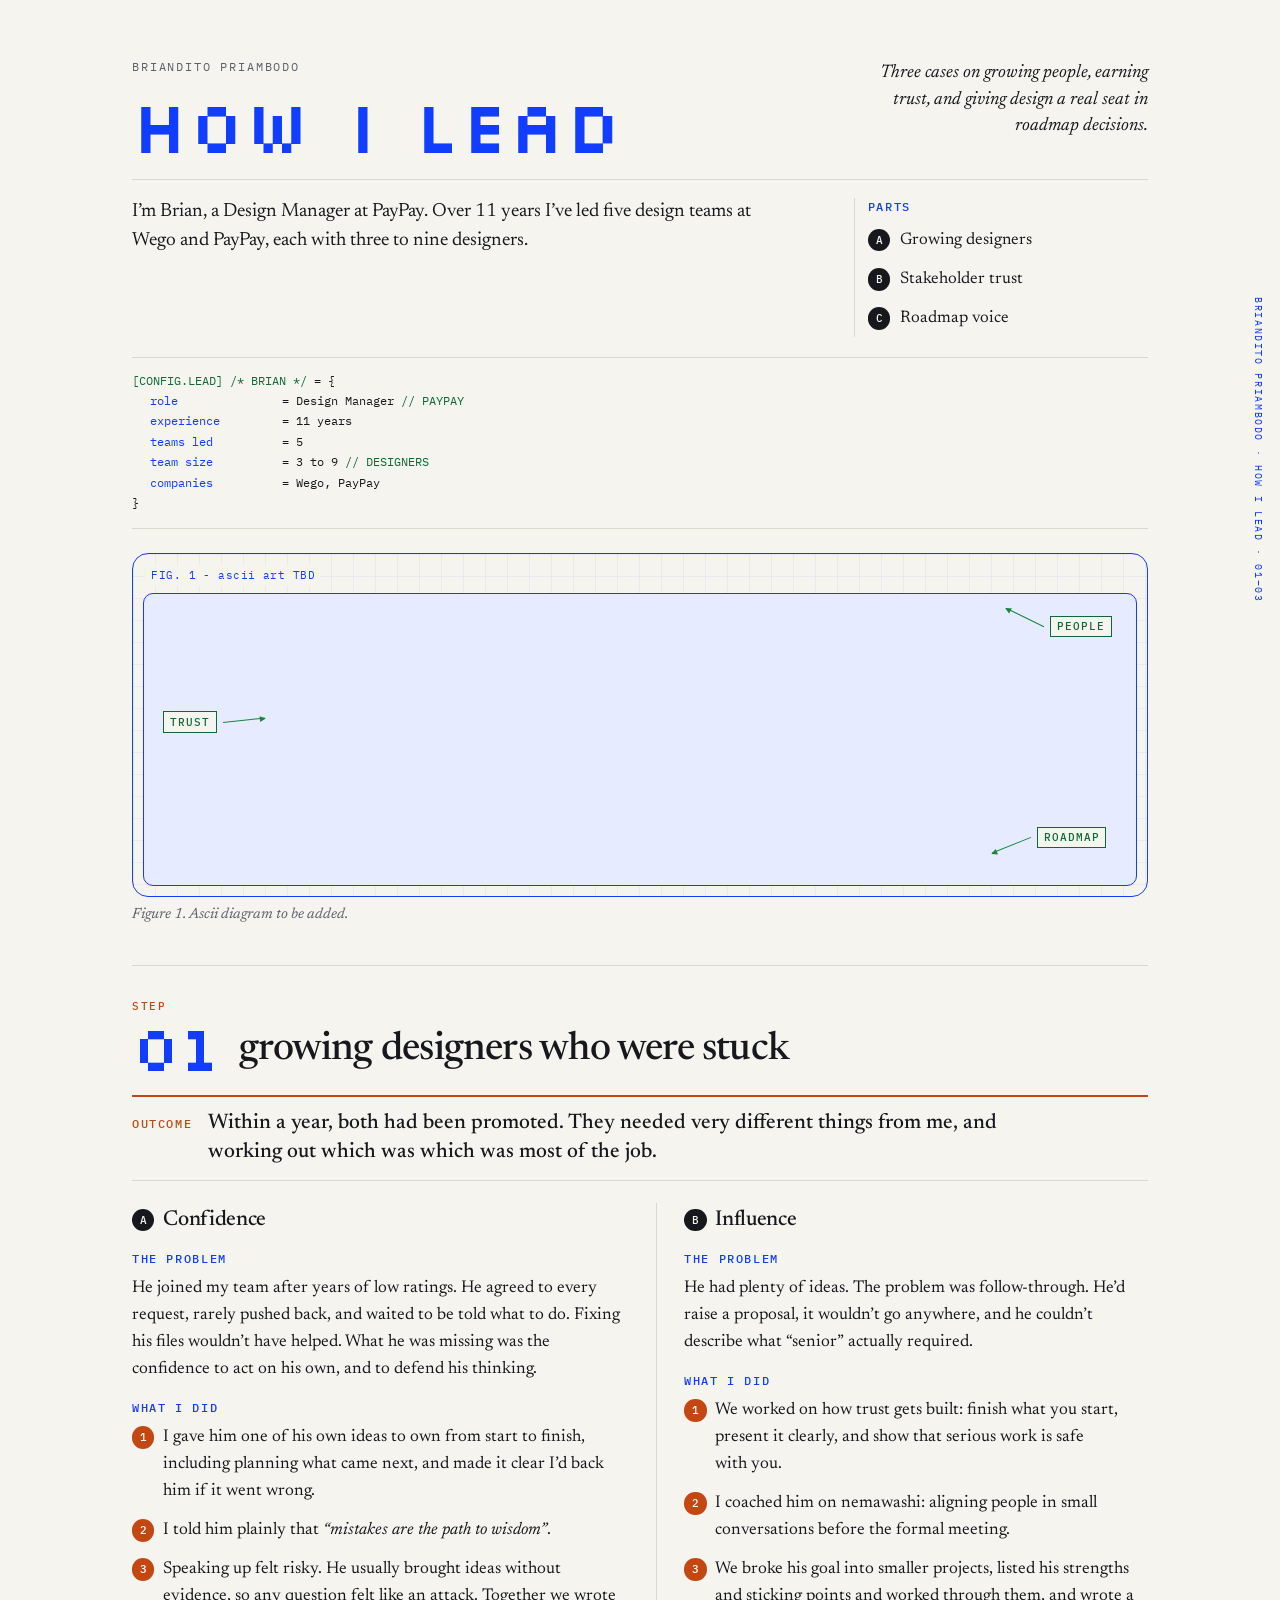
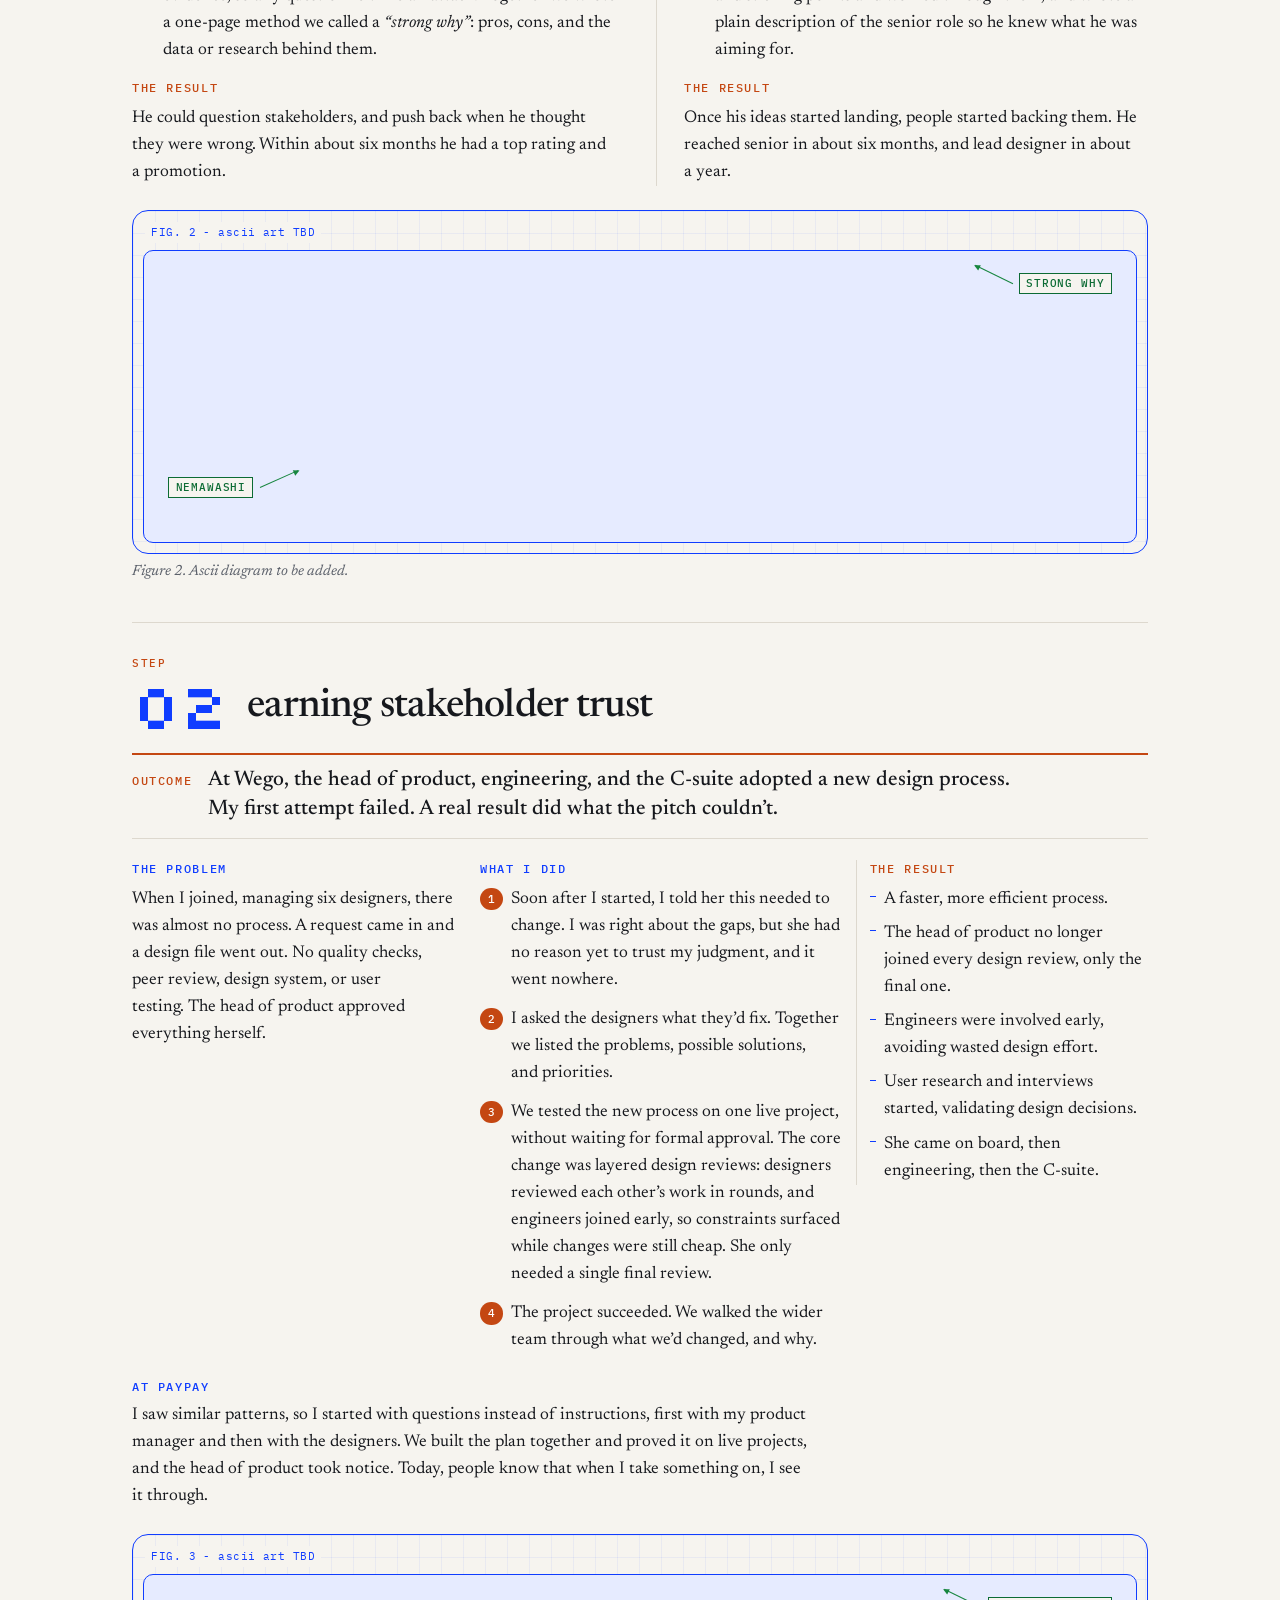
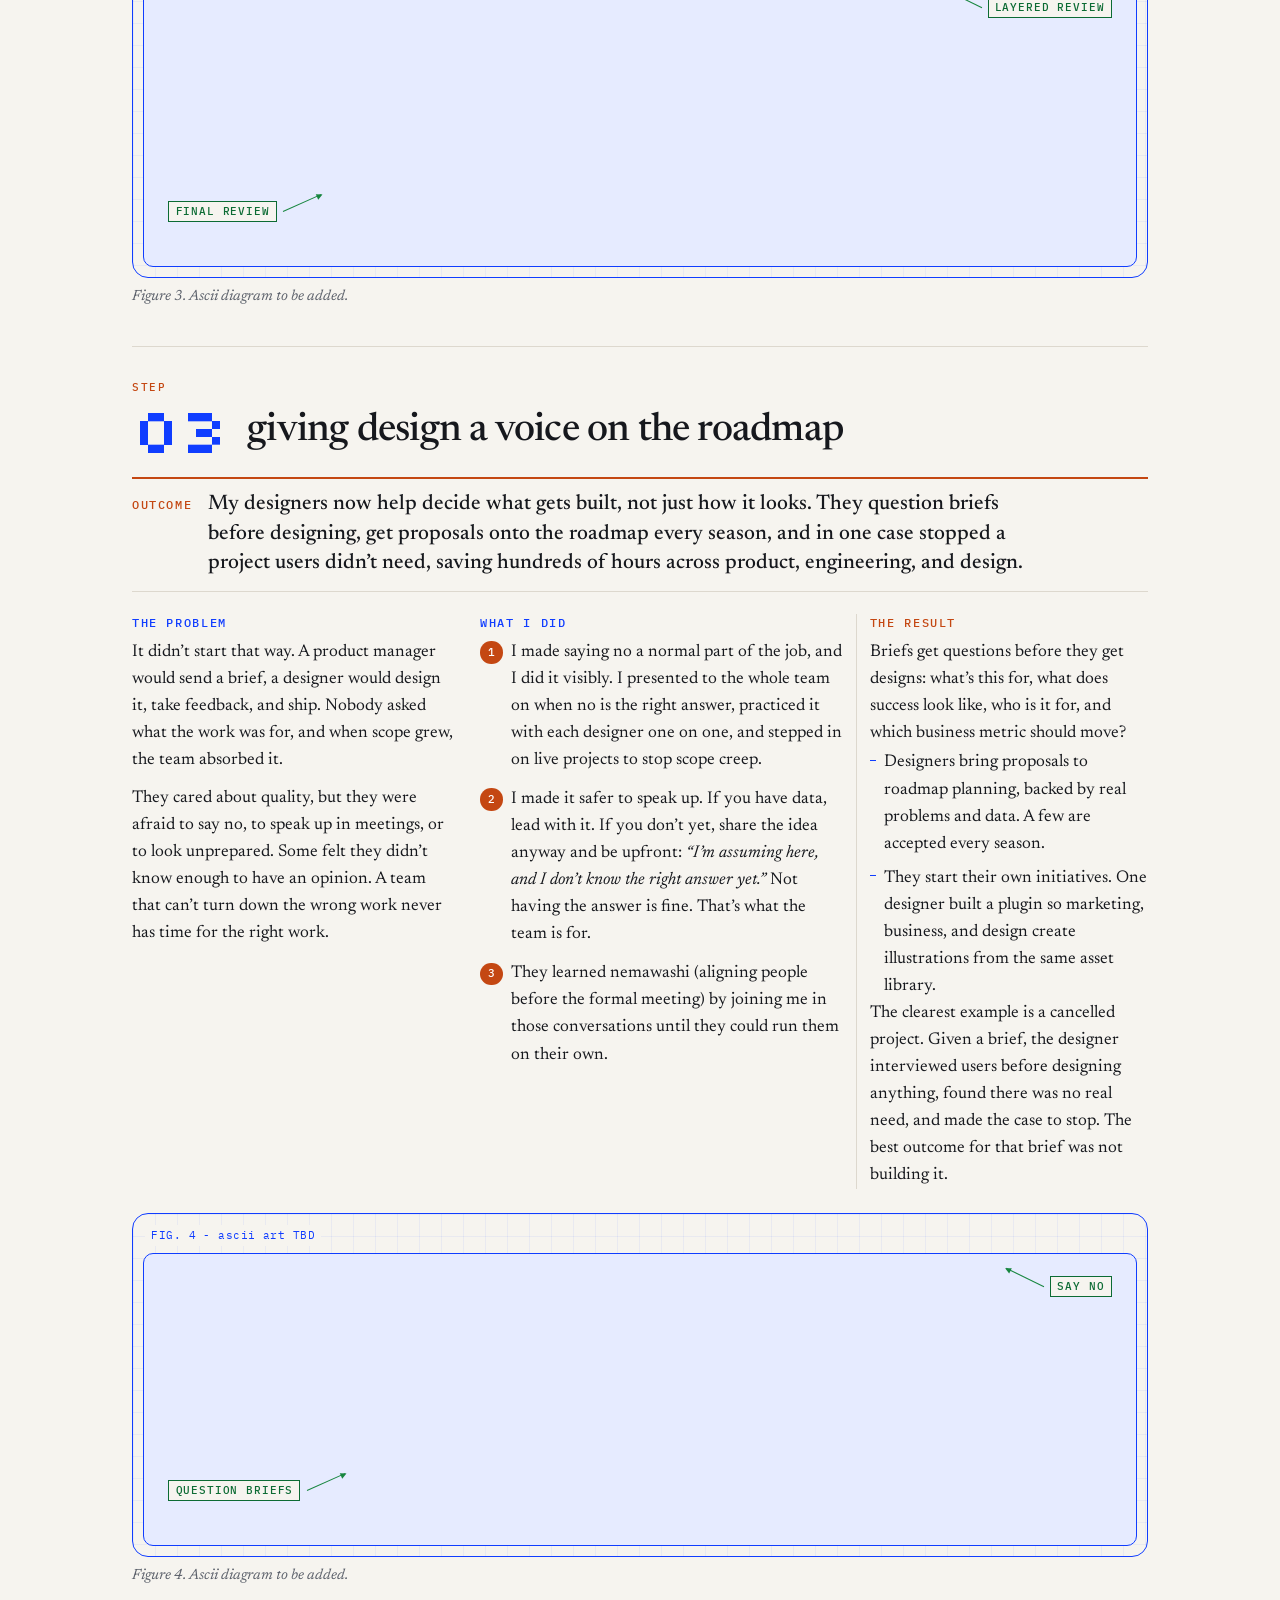
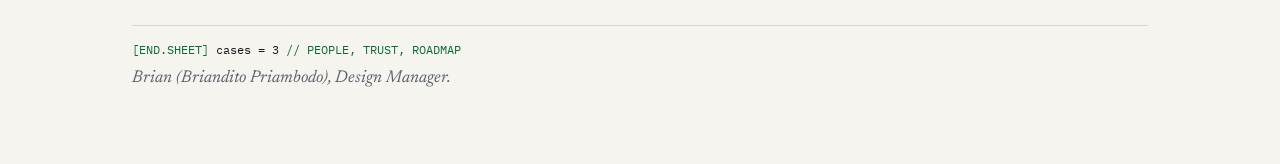
==== index.html @ 14cac7ea "Add the How I lead portfolio page. A single HTML and CSS sheet for Brian's three cases, with manual-" ====
<!DOCTYPE html>
<html lang="en">
<head>
  <meta charset="utf-8">
  <meta name="viewport" content="width=device-width, initial-scale=1">
  <title>How I lead — Brian, Design Manager</title>
  <meta name="description" content="Brian, a Design Manager at PayPay, on growing designers, earning stakeholder trust, and giving design a seat in roadmap decisions.">
  <meta name="theme-color" content="#f6f4ef">
  <link rel="preconnect" href="https://fonts.googleapis.com">
  <link rel="preconnect" href="https://fonts.gstatic.com" crossorigin>
  <link href="https://fonts.googleapis.com/css2?family=IBM+Plex+Mono:wght@400;500&family=Newsreader:ital,opsz,wght@0,6..72,400;0,6..72,500;1,6..72,400&family=Silkscreen&display=swap" rel="stylesheet">
  <link rel="stylesheet" href="styles.css">
</head>
<body>
  <a class="skip" href="#cases">Skip to cases</a>
  <p class="spine" aria-hidden="true"><span>Briandito Priambodo · How I lead · 01–03</span></p>

  <div class="page">
    <div class="sheet">
      <header class="mast">
        <div class="mast-top span">
          <p class="who">Briandito Priambodo</p>
          <h1>How I lead</h1>
          <p class="tagline">Three cases on growing people, earning trust, and giving design a real seat in roadmap decisions.</p>
        </div>

        <hr class="rule draw span">

        <div class="intro span">
          <p class="lede">I’m Brian, a Design Manager at PayPay. Over 11 years I’ve led five design teams at Wego and PayPay, each with three to nine designers.</p>
          <nav class="parts" aria-labelledby="parts-label">
            <p class="label" id="parts-label">Parts</p>
            <ol>
              <li>
                <a href="#growing">
                  <span class="badge">A</span>
                  <span class="name">Growing designers</span>
                </a>
              </li>
              <li>
                <a href="#trust">
                  <span class="badge">B</span>
                  <span class="name">Stakeholder trust</span>
                </a>
              </li>
              <li>
                <a href="#roadmap">
                  <span class="badge">C</span>
                  <span class="name">Roadmap voice</span>
                </a>
              </li>
            </ol>
          </nav>
        </div>

        <div class="spec span">
          <p class="spec-open"><span class="cmt">[CONFIG.LEAD]</span> <span class="cmt">/* BRIAN */</span> = {</p>
          <div class="spec-row"><span class="k">role</span><span class="v">= Design Manager <span class="cmt">// PAYPAY</span></span></div>
          <div class="spec-row"><span class="k">experience</span><span class="v">= 11 years</span></div>
          <div class="spec-row"><span class="k">teams led</span><span class="v">= 5</span></div>
          <div class="spec-row"><span class="k">team size</span><span class="v">= 3 to 9 <span class="cmt">// DESIGNERS</span></span></div>
          <div class="spec-row"><span class="k">companies</span><span class="v">= Wego, PayPay</span></div>
          <p class="spec-close">}</p>
        </div>

        <figure class="fig span" id="fig-1">
          <div class="plate">
            <p class="fig-id" aria-hidden="true">FIG. 1 - ascii art TBD</p>
            <div class="art-slot" aria-hidden="true"><!-- later: <pre> ascii, with the text alternative in figcaption --></div>
            <div class="calls" aria-hidden="true">
              <span class="call call-tr"><i class="shaft"></i><span class="tag">People</span></span>
              <span class="call call-ml"><span class="tag">Trust</span><i class="shaft"></i></span>
              <span class="call call-br"><i class="shaft"></i><span class="tag">Roadmap</span></span>
            </div>
          </div>
          <figcaption>Figure 1. Ascii diagram to be added.</figcaption>
        </figure>
      </header>

      <main id="cases">
        <article class="case" id="growing">
          <header class="case-head span">
            <p class="idx"><span class="idx-k">Step</span><span class="idx-num">01</span></p>
            <h2>Growing designers who were stuck</h2>
          </header>

          <div class="outcome span">
            <p class="kicker">Outcome</p>
            <p>Within a year, both had been promoted. They needed very different things from me, and working out which was which was most of the job.</p>
          </div>

          <div class="pair span">
            <section class="subcase">
              <h3 class="subhead"><span class="badge">A</span> Confidence</h3>
              <h4>The problem</h4>
              <p>He joined my team after years of low ratings. He agreed to every request, rarely pushed back, and waited to be told what to do. Fixing his files wouldn’t have helped. What he was missing was the confidence to act on his own, and to defend his thinking.</p>
              <h4>What I did</h4>
              <ol class="steps">
                <li>I gave him one of his own ideas to own from start to finish, including planning what came next, and made it clear I’d back him if it went wrong.</li>
                <li>I told him plainly that <q>mistakes are the path to wisdom</q>.</li>
                <li>Speaking up felt risky. He usually brought ideas without evidence, so any question felt like an attack. Together we wrote a one-page method we called a <q>strong why</q>: pros, cons, and the data or research behind them.</li>
              </ol>
              <h4 class="result-label">The result</h4>
              <p>He could question stakeholders, and push back when he thought they were wrong. Within about six months he had a top rating and a promotion.</p>
            </section>

            <section class="subcase">
              <h3 class="subhead"><span class="badge">B</span> Influence</h3>
              <h4>The problem</h4>
              <p>He had plenty of ideas. The problem was follow-through. He’d raise a proposal, it wouldn’t go anywhere, and he couldn’t describe what “senior” actually required.</p>
              <h4>What I did</h4>
              <ol class="steps">
                <li>We worked on how trust gets built: finish what you start, present it clearly, and show that serious work is safe with you.</li>
                <li>I coached him on nemawashi: aligning people in small conversations before the formal meeting.</li>
                <li>We broke his goal into smaller projects, listed his strengths and sticking points and worked through them, and wrote a plain description of the senior role so he knew what he was aiming for.</li>
              </ol>
              <h4 class="result-label">The result</h4>
              <p>Once his ideas started landing, people started backing them. He reached senior in about six months, and lead designer in about a year.</p>
            </section>
          </div>

          <figure class="fig span" id="fig-2">
            <div class="plate">
              <p class="fig-id" aria-hidden="true">FIG. 2 - ascii art TBD</p>
              <div class="art-slot" aria-hidden="true"></div>
              <div class="calls" aria-hidden="true">
                <span class="call call-tr"><i class="shaft"></i><span class="tag">Strong why</span></span>
                <span class="call call-bl"><span class="tag">Nemawashi</span><i class="shaft"></i></span>
              </div>
            </div>
            <figcaption>Figure 2. Ascii diagram to be added.</figcaption>
          </figure>
        </article>

        <article class="case" id="trust">
          <header class="case-head span">
            <p class="idx"><span class="idx-k">Step</span><span class="idx-num">02</span></p>
            <h2>Earning stakeholder trust</h2>
          </header>

          <div class="outcome span">
            <p class="kicker">Outcome</p>
            <p>At Wego, the head of product, engineering, and the C-suite adopted a new design process. My first attempt failed. A real result did what the pitch couldn’t.</p>
          </div>

          <div class="thirds span">
            <section>
              <h3>The problem</h3>
              <p>When I joined, managing six designers, there was almost no process. A request came in and a design file went out. No quality checks, peer review, design system, or user testing. The head of product approved everything herself.</p>
            </section>
            <section>
              <h3>What I did</h3>
              <ol class="steps">
                <li>Soon after I started, I told her this needed to change. I was right about the gaps, but she had no reason yet to trust my judgment, and it went nowhere.</li>
                <li>I asked the designers what they’d fix. Together we listed the problems, possible solutions, and priorities.</li>
                <li>We tested the new process on one live project, without waiting for formal approval. The core change was layered design reviews: designers reviewed each other’s work in rounds, and engineers joined early, so constraints surfaced while changes were still cheap. She only needed a single final review.</li>
                <li>The project succeeded. We walked the wider team through what we’d changed, and why.</li>
              </ol>
            </section>
            <section class="result">
              <h3>The result</h3>
              <ul class="results">
                <li>A faster, more efficient process.</li>
                <li>The head of product no longer joined every design review, only the final one.</li>
                <li>Engineers were involved early, avoiding wasted design effort.</li>
                <li>User research and interviews started, validating design decisions.</li>
                <li>She came on board, then engineering, then the C-suite.</li>
              </ul>
            </section>
          </div>

          <p class="coda span"><span class="label">At PayPay</span> I saw similar patterns, so I started with questions instead of instructions, first with my product manager and then with the designers. We built the plan together and proved it on live projects, and the head of product took notice. Today, people know that when I take something on, I see it through.</p>

          <figure class="fig span" id="fig-3">
            <div class="plate">
              <p class="fig-id" aria-hidden="true">FIG. 3 - ascii art TBD</p>
              <div class="art-slot" aria-hidden="true"></div>
              <div class="calls" aria-hidden="true">
                <span class="call call-tr"><i class="shaft"></i><span class="tag">Layered review</span></span>
                <span class="call call-bl"><span class="tag">Final review</span><i class="shaft"></i></span>
              </div>
            </div>
            <figcaption>Figure 3. Ascii diagram to be added.</figcaption>
          </figure>
        </article>

        <article class="case" id="roadmap">
          <header class="case-head span">
            <p class="idx"><span class="idx-k">Step</span><span class="idx-num">03</span></p>
            <h2>Giving design a voice on the roadmap</h2>
          </header>

          <div class="outcome span">
            <p class="kicker">Outcome</p>
            <p>My designers now help decide what gets built, not just how it looks. They question briefs before designing, get proposals onto the roadmap every season, and in one case stopped a project users didn’t need, saving hundreds of hours across product, engineering, and design.</p>
          </div>

          <div class="thirds span">
            <section>
              <h3>The problem</h3>
              <p>It didn’t start that way. A product manager would send a brief, a designer would design it, take feedback, and ship. Nobody asked what the work was for, and when scope grew, the team absorbed it.</p>
              <p>They cared about quality, but they were afraid to say no, to speak up in meetings, or to look unprepared. Some felt they didn’t know enough to have an opinion. A team that can’t turn down the wrong work never has time for the right work.</p>
            </section>
            <section>
              <h3>What I did</h3>
              <ol class="steps">
                <li>I made saying no a normal part of the job, and I did it visibly. I presented to the whole team on when no is the right answer, practiced it with each designer one on one, and stepped in on live projects to stop scope creep.</li>
                <li>I made it safer to speak up. If you have data, lead with it. If you don’t yet, share the idea anyway and be upfront: <q>I’m assuming here, and I don’t know the right answer yet.</q> Not having the answer is fine. That’s what the team is for.</li>
                <li>They learned nemawashi (aligning people before the formal meeting) by joining me in those conversations until they could run them on their own.</li>
              </ol>
            </section>
            <section class="result">
              <h3>The result</h3>
              <p>Briefs get questions before they get designs: what’s this for, what does success look like, who is it for, and which business metric should move?</p>
              <ul class="results">
                <li>Designers bring proposals to roadmap planning, backed by real problems and data. A few are accepted every season.</li>
                <li>They start their own initiatives. One designer built a plugin so marketing, business, and design create illustrations from the same asset library.</li>
              </ul>
              <p>The clearest example is a cancelled project. Given a brief, the designer interviewed users before designing anything, found there was no real need, and made the case to stop. The best outcome for that brief was not building it.</p>
            </section>
          </div>

          <figure class="fig span" id="fig-4">
            <div class="plate">
              <p class="fig-id" aria-hidden="true">FIG. 4 - ascii art TBD</p>
              <div class="art-slot" aria-hidden="true"></div>
              <div class="calls" aria-hidden="true">
                <span class="call call-tr"><i class="shaft"></i><span class="tag">Say no</span></span>
                <span class="call call-bl"><span class="tag">Question briefs</span><i class="shaft"></i></span>
              </div>
            </div>
            <figcaption>Figure 4. Ascii diagram to be added.</figcaption>
          </figure>
        </article>
      </main>

      <footer class="colophon">
        <p class="end span"><span class="cmt">[END.SHEET]</span> cases = 3 <span class="cmt">// PEOPLE, TRUST, ROADMAP</span></p>
        <p class="sign span">Brian (Briandito Priambodo), Design Manager.</p>
      </footer>
    </div>
  </div>
</body>
</html>
---- styles.css ----
/* How I lead — one sheet. Paper, blueprint ink, green leaders, orange steps. */

:root {
  --paper: #f6f4ef;
  --ink: #16181d;
  --muted: #5c616b;
  --blue: #103dff;
  --fill: #e6ebff;
  --hair: #ddd8ce;
  --green: #0c6b34;
  --green-line: #17863f;
  --orange: #c44712;
  --serif: "Newsreader", "Iowan Old Style", Palatino, "Palatino Linotype", Georgia, serif;
  --mono: "IBM Plex Mono", ui-monospace, "Cascadia Mono", Menlo, Consolas, monospace;
  --pixel: "Silkscreen", "IBM Plex Mono", ui-monospace, monospace;
  --ease: cubic-bezier(0.16, 1, 0.3, 1);
  --col-gap: clamp(1.1rem, 2.1cqi, 1.85rem);
  --pad: clamp(1.05rem, 4.2vw, 2rem);
}

*,
*::before,
*::after {
  box-sizing: border-box;
}

html {
  color-scheme: light;
  scroll-behavior: smooth;
  -webkit-text-size-adjust: 100%;
  text-size-adjust: 100%;
}

body {
  margin: 0;
  background: var(--paper);
  color: var(--ink);
  font-family: var(--serif);
  font-size: clamp(1rem, 0.25vw + 0.96rem, 1.07rem);
  line-height: 1.58;
  font-weight: 400;
}

h1, h2, h3, h4, p, figure, ol, ul, blockquote {
  margin: 0;
}

img, svg {
  max-width: 100%;
}

::selection {
  background: var(--fill);
  color: var(--ink);
}

.page {
  container: page / inline-size;
}

.sheet {
  width: min(1080px, 100%);
  margin-inline: auto;
  padding: clamp(1.6rem, 4.5vw, 3.75rem) var(--pad) clamp(2.5rem, 6vw, 4.5rem);
  display: grid;
  grid-template-columns: minmax(0, 1fr);
}

.sheet > *,
.mast-top > *,
.intro > *,
.thirds > *,
.pair > *,
.case > *,
.outcome > * {
  min-width: 0;
}

.span {
  grid-column: 1 / -1;
}

/* Spine: poster edge, only when the margin can hold it. */
.spine {
  position: fixed;
  top: 0;
  bottom: 0;
  right: 0.85rem;
  z-index: 2;
  width: 1rem;
  margin: 0;
  display: none;
  align-items: center;
  justify-content: center;
  pointer-events: none;
}

.spine span {
  writing-mode: vertical-rl;
  font-family: var(--mono);
  font-size: 0.64rem;
  letter-spacing: 0.16em;
  text-transform: uppercase;
  color: var(--blue);
}

@media (min-width: 1280px) {
  .spine { display: flex; }
}

.skip {
  position: absolute;
  left: 0.75rem;
  top: 0.75rem;
  z-index: 5;
  transform: translateY(-160%);
  padding: 0.4rem 0.6rem;
  background: var(--paper);
  color: var(--ink);
  font-family: var(--mono);
  font-size: 0.75rem;
  text-decoration: none;
  border: 1px solid var(--blue);
}

.skip:focus {
  transform: none;
}

:focus {
  outline: none;
}

:focus-visible {
  outline: 2px solid var(--orange);
  outline-offset: 3px;
}

a {
  color: inherit;
  text-decoration-thickness: 1px;
  text-underline-offset: 0.18em;
}

/* Mast */
.mast-top {
  display: grid;
  gap: 0.65rem 1.25rem;
  align-items: start;
  margin-bottom: 0.95rem;
}

.who {
  margin: 0;
  font-family: var(--mono);
  font-size: 0.72rem;
  letter-spacing: 0.16em;
  text-transform: uppercase;
  color: var(--muted);
}

h1 {
  font-family: var(--pixel);
  font-weight: 400;
  font-size: clamp(2rem, 6.2vw, 4.6rem);
  line-height: 1.05;
  letter-spacing: 0.01em;
  color: var(--blue);
  text-wrap: balance;
  max-width: 11ch;
}

.tagline {
  justify-self: end;
  max-width: 32ch;
  text-align: right;
  font-style: italic;
  font-size: clamp(1rem, 0.4vw + 0.92rem, 1.15rem);
  line-height: 1.45;
  text-wrap: pretty;
}

hr.rule {
  height: 1px;
  border: 0;
  margin: 0 0 1.15rem;
  background: var(--hair);
}

.intro {
  display: grid;
  gap: 1.15rem 1.25rem;
  margin-bottom: 1.25rem;
  align-items: start;
}

.lede {
  max-width: 58ch;
  font-size: clamp(1.05rem, 0.35vw + 1rem, 1.2rem);
  line-height: 1.5;
  text-wrap: pretty;
}

.label,
h3,
h4 {
  font-family: var(--mono);
  font-size: 0.72rem;
  font-weight: 500;
  letter-spacing: 0.14em;
  text-transform: uppercase;
  color: var(--blue);
}

h3, h4 {
  margin: 0 0 0.45rem;
}

.parts .label {
  margin-bottom: 0.35rem;
}

.parts ol {
  list-style: none;
  padding: 0;
}

.parts li + li {
  margin-top: 0.15rem;
}

.parts a {
  display: flex;
  align-items: center;
  gap: 0.6rem;
  padding: 0.32rem 0.35rem;
  margin-inline: -0.35rem;
  text-decoration: none;
  border-radius: 2px;
}

.parts a .name {
  font-family: var(--serif);
  font-size: 1.05rem;
  letter-spacing: 0;
  text-transform: none;
  font-weight: 400;
  color: var(--ink);
  text-decoration: underline;
  text-decoration-color: transparent;
}

.badge {
  flex: none;
  width: 1.4rem;
  height: 1.4rem;
  display: grid;
  place-items: center;
  border-radius: 50%;
  background: var(--ink);
  color: var(--paper);
  font-family: var(--mono);
  font-size: 0.68rem;
  font-weight: 500;
  letter-spacing: 0;
  line-height: 1;
  text-transform: none;
}

.parts a:hover,
.parts a:focus-visible {
  background: var(--fill);
}

.parts a:hover .badge,
.parts a:focus-visible .badge {
  background: var(--orange);
  color: #fff;
}

.parts a:hover .name,
.parts a:focus-visible .name {
  color: var(--blue);
  text-decoration-color: var(--blue);
}

@media (prefers-reduced-motion: no-preference) {
  .badge,
  .parts a,
  .parts a .name {
    transition:
      background-color 160ms var(--ease),
      color 160ms var(--ease),
      text-decoration-color 160ms var(--ease);
  }
}

/* Spec */
.spec {
  margin-bottom: 1.35rem;
  padding-block: 0.8rem 0.9rem;
  border-block: 1px solid var(--hair);
  font-family: var(--mono);
  font-size: 0.75rem;
  line-height: 1.7;
}

.spec-open,
.spec-close,
.end {
  margin: 0;
}

.spec-row {
  display: grid;
  grid-template-columns: 7.8rem minmax(0, 1fr);
  column-gap: 0.45rem;
  padding-left: 1.1rem;
}

.k { color: var(--blue); }

.cmt { color: var(--green); }

.v { min-width: 0; }

/* Figures. The slot is sized for a later monospaced <pre>. */
.fig {
  margin-top: 0.15rem;
}

.plate {
  container: plate / inline-size;
  position: relative;
  min-height: clamp(16.5rem, 46vw, 21.5rem);
  border: 1px solid var(--blue);
  border-radius: 16px;
  overflow: hidden;
  background-color: var(--paper);
  background-image:
    linear-gradient(to right, rgba(16, 61, 255, 0.06) 1px, transparent 1px),
    linear-gradient(to bottom, rgba(16, 61, 255, 0.06) 1px, transparent 1px);
  background-size: 22px 22px;
}

.fig-id {
  position: absolute;
  z-index: 3;
  top: 0.7rem;
  left: 0.75rem;
  margin: 0;
  padding: 0.12rem 0.4rem;
  background: var(--paper);
  font-family: var(--mono);
  font-size: 0.68rem;
  letter-spacing: 0.04em;
  color: var(--blue);
}

.art-slot {
  position: absolute;
  z-index: 0;
  left: 0.65rem;
  right: 0.65rem;
  top: 2.45rem;
  bottom: 0.65rem;
  border: 1px solid var(--blue);
  border-radius: 10px;
  background: var(--fill);
}

.calls {
  position: absolute;
  inset: 0;
  z-index: 2;
  pointer-events: none;
}

.call {
  position: absolute;
  display: inline-flex;
  align-items: center;
  gap: 0.4rem;
  color: var(--green);
  font-family: var(--mono);
  font-size: 0.66rem;
  font-weight: 500;
  letter-spacing: 0.08em;
  text-transform: uppercase;
  line-height: 1;
  white-space: nowrap;
}

.tag {
  border: 1px solid var(--green);
  background: var(--paper);
  padding: 0.28rem 0.38rem;
}

.shaft {
  position: relative;
  flex: none;
  width: 2.6rem;
  height: 1px;
  background: var(--green-line);
}

.shaft::after {
  content: "";
  position: absolute;
  top: 50%;
  width: 0;
  height: 0;
  border-style: solid;
  translate: 0 -50%;
}

/* Leader sits on the inner side and angles toward the empty slot. */
.call-tr { top: 18%; right: 3.5%; }
.call-tr .shaft { transform: rotate(26deg); transform-origin: right center; }
.call-tr .shaft::after {
  left: -1px;
  border-width: 3.5px 6px 3.5px 0;
  border-color: transparent var(--green-line) transparent transparent;
}

.call-br { bottom: 14%; right: 4%; }
.call-br .shaft { transform: rotate(-22deg); transform-origin: right center; }
.call-br .shaft::after {
  left: -1px;
  border-width: 3.5px 6px 3.5px 0;
  border-color: transparent var(--green-line) transparent transparent;
}

.call-ml { top: 46%; left: 3%; }
.call-ml .shaft { transform: rotate(-6deg); transform-origin: left center; }
.call-ml .shaft::after {
  right: -1px;
  border-width: 3.5px 0 3.5px 6px;
  border-color: transparent transparent transparent var(--green-line);
}

.call-bl { bottom: 16%; left: 3.5%; }
.call-bl .shaft { transform: rotate(-24deg); transform-origin: left center; }
.call-bl .shaft::after {
  right: -1px;
  border-width: 3.5px 0 3.5px 6px;
  border-color: transparent transparent transparent var(--green-line);
}

figcaption {
  margin-top: 0.4rem;
  font-style: italic;
  font-size: 0.92rem;
  color: var(--muted);
}

@container plate (max-width: 420px) {
  .call { font-size: 0.58rem; letter-spacing: 0.05em; }
  .shaft { width: 1.35rem; }
  .tag { padding: 0.22rem 0.3rem; }
  .art-slot { left: 0.45rem; right: 0.45rem; }
  .call-tr, .call-br { right: 2.5%; }
  .call-ml, .call-bl { left: 2.5%; }
}

/* Cases */
.case {
  display: grid;
  grid-template-columns: minmax(0, 1fr);
  row-gap: clamp(1rem, 2vw, 1.35rem);
  margin-top: clamp(1.55rem, 3vw, 2.6rem);
  padding-top: clamp(1.3rem, 2.5vw, 2.1rem);
  border-top: 1px solid var(--hair);
  scroll-margin-top: 1.25rem;
}

.idx {
  display: flex;
  flex-direction: column;
  gap: 0.28rem;
  margin: 0 0 0.35rem;
}

.idx-k {
  font-family: var(--mono);
  font-size: 0.68rem;
  font-weight: 500;
  letter-spacing: 0.16em;
  text-transform: uppercase;
  color: var(--orange);
}

.idx-num {
  font-family: var(--pixel);
  font-size: clamp(2.7rem, 5.4vw, 4rem);
  line-height: 0.85;
  color: var(--blue);
}

h2 {
  font-family: var(--serif);
  font-weight: 500;
  font-size: clamp(1.7rem, 2.4vw + 0.8rem, 2.45rem);
  line-height: 1.12;
  letter-spacing: -0.02em;
  text-transform: lowercase;
  text-wrap: balance;
}

.outcome {
  display: grid;
  grid-template-columns: auto minmax(0, 1fr);
  gap: 0.35rem 1rem;
  align-items: baseline;
  border-top: 2px solid var(--orange);
  border-bottom: 1px solid var(--hair);
  padding-block: 0.72rem 0.82rem;
}

.kicker {
  margin: 0;
  font-family: var(--mono);
  font-size: 0.72rem;
  font-weight: 500;
  letter-spacing: 0.14em;
  text-transform: uppercase;
  color: var(--orange);
}

.outcome p:last-child {
  font-size: clamp(1.12rem, 0.45vw + 1rem, 1.32rem);
  line-height: 1.38;
  font-weight: 500;
  text-wrap: pretty;
  max-width: 68ch;
}

.thirds,
.pair {
  display: grid;
  gap: 1.15rem 1.5rem;
  align-items: start;
}

.thirds p,
.subcase p,
.coda,
.result p {
  text-wrap: pretty;
}

.thirds p + p,
.subcase p + p,
.result p + p {
  margin-top: 0.65rem;
}

.subhead {
  display: flex;
  align-items: center;
  gap: 0.55rem;
  margin: 0 0 0.8rem;
  font-family: var(--serif);
  font-size: 1.35rem;
  font-weight: 500;
  letter-spacing: -0.015em;
  text-transform: none;
  color: var(--ink);
}

.subcase h4 {
  margin-top: 0.95rem;
}

.subcase h4:first-of-type {
  margin-top: 0;
}

.result-label,
.result h3 {
  color: var(--orange);
}

.steps {
  list-style: none;
  padding: 0;
  counter-reset: step;
}

.steps li {
  counter-increment: step;
  position: relative;
  padding-inline-start: 1.95rem;
  margin-bottom: 0.75rem;
  text-wrap: pretty;
}

.steps li:last-child {
  margin-bottom: 0;
}

.steps li::before {
  content: counter(step);
  position: absolute;
  inset-inline-start: 0;
  top: 0.14rem;
  width: 1.4rem;
  height: 1.4rem;
  display: grid;
  place-items: center;
  border-radius: 50%;
  background: var(--orange);
  color: #fff;
  font-family: var(--mono);
  font-size: 0.68rem;
  font-weight: 500;
  line-height: 1;
}

q {
  font-style: italic;
}

.results {
  list-style: none;
  padding: 0;
  margin-top: 0.15rem;
}

.results li {
  position: relative;
  padding-inline-start: 0.9rem;
  margin-bottom: 0.45rem;
}

.results li:last-child {
  margin-bottom: 0;
}

.results li::before {
  content: "";
  position: absolute;
  left: 0;
  top: 0.62em;
  width: 0.4rem;
  height: 1px;
  background: var(--blue);
}

.coda {
  max-width: 70ch;
  padding-top: 0.15rem;
}

.coda .label {
  display: block;
  margin-bottom: 0.35rem;
}

.colophon {
  margin-top: clamp(1.6rem, 3vw, 2.4rem);
  padding-top: 0.9rem;
  border-top: 1px solid var(--hair);
  display: grid;
  gap: 0.35rem;
}

.end {
  font-family: var(--mono);
  font-size: 0.75rem;
}

.sign {
  font-style: italic;
  color: var(--muted);
}

/* Wide sheet: one set of tracks shared by the mast, the cases, and the footer.
   main has to span the sheet too, or the three regions sit side by side. */
@container page (min-width: 940px) {
  .sheet {
    grid-template-columns: minmax(0, 1.05fr) minmax(0, 1.18fr) minmax(0, 0.9fr);
    column-gap: var(--col-gap);
  }

  .mast,
  main,
  .colophon,
  .case {
    grid-column: 1 / -1;
    display: grid;
    grid-template-columns: subgrid;
  }

  .mast-top,
  .intro,
  .thirds {
    display: grid;
    grid-template-columns: subgrid;
    align-items: start;
  }

  .case-head {
    display: flex;
    align-items: flex-end;
    gap: 1.2rem;
  }

  .case-head h2 {
    flex: 1;
    padding-bottom: 0.15rem;
  }

  .who { grid-column: 1 / 3; grid-row: 1; }
  .mast-top h1 { grid-column: 1 / 3; grid-row: 2; max-width: none; }
  .tagline {
    grid-column: 3;
    grid-row: 1 / span 2;
    align-self: start;
    margin-top: 0.15rem;
  }

  .lede { grid-column: 1 / 3; }

  .parts,
  .result {
    position: relative;
  }

  .parts { grid-column: 3; }

  .parts::before,
  .result::before {
    content: "";
    position: absolute;
    top: 0;
    bottom: 0;
    left: calc(var(--col-gap) / -2);
    width: 1px;
    background: var(--hair);
  }

  .case-head .idx { margin-bottom: 0; }
}

/* Wide sheet: shared tracks were above. Pair columns start a little earlier. */
@container page (min-width: 720px) {
  .pair {
    grid-template-columns: minmax(0, 1fr) minmax(0, 1fr);
    gap: 0 2rem;
  }

  .subcase + .subcase {
    border-inline-start: 1px solid var(--hair);
    padding-inline-start: 1.7rem;
  }
}

@container page (max-width: 520px) {
  .outcome {
    grid-template-columns: minmax(0, 1fr);
  }

  .spec-row {
    grid-template-columns: minmax(0, 1fr);
    padding-left: 0;
    margin-bottom: 0.35rem;
  }

  h1 {
    max-width: none;
  }
}

@media (prefers-reduced-motion: no-preference) {
  h1 {
    animation: rise 0.7s var(--ease) both;
  }

  hr.draw {
    transform-origin: left center;
    animation: draw 0.85s var(--ease) 0.08s both;
  }

  .call {
    animation: rise 0.75s var(--ease) both;
  }

  .calls .call:nth-child(2) { animation-delay: 0.1s; }
  .calls .call:nth-child(3) { animation-delay: 0.18s; }
}

@keyframes rise {
  from { opacity: 0; transform: translateY(6px); }
  to { opacity: 1; transform: none; }
}

@keyframes draw {
  from { transform: scaleX(0); }
  to { transform: scaleX(1); }
}

@media (prefers-reduced-motion: reduce) {
  html { scroll-behavior: auto; }

  *,
  *::before,
  *::after {
    animation: none !important;
    transition: none !important;
  }
}

@media print {
  .spine,
  .skip { display: none; }

  .plate { break-inside: avoid; }
  a { text-decoration: none; }
}
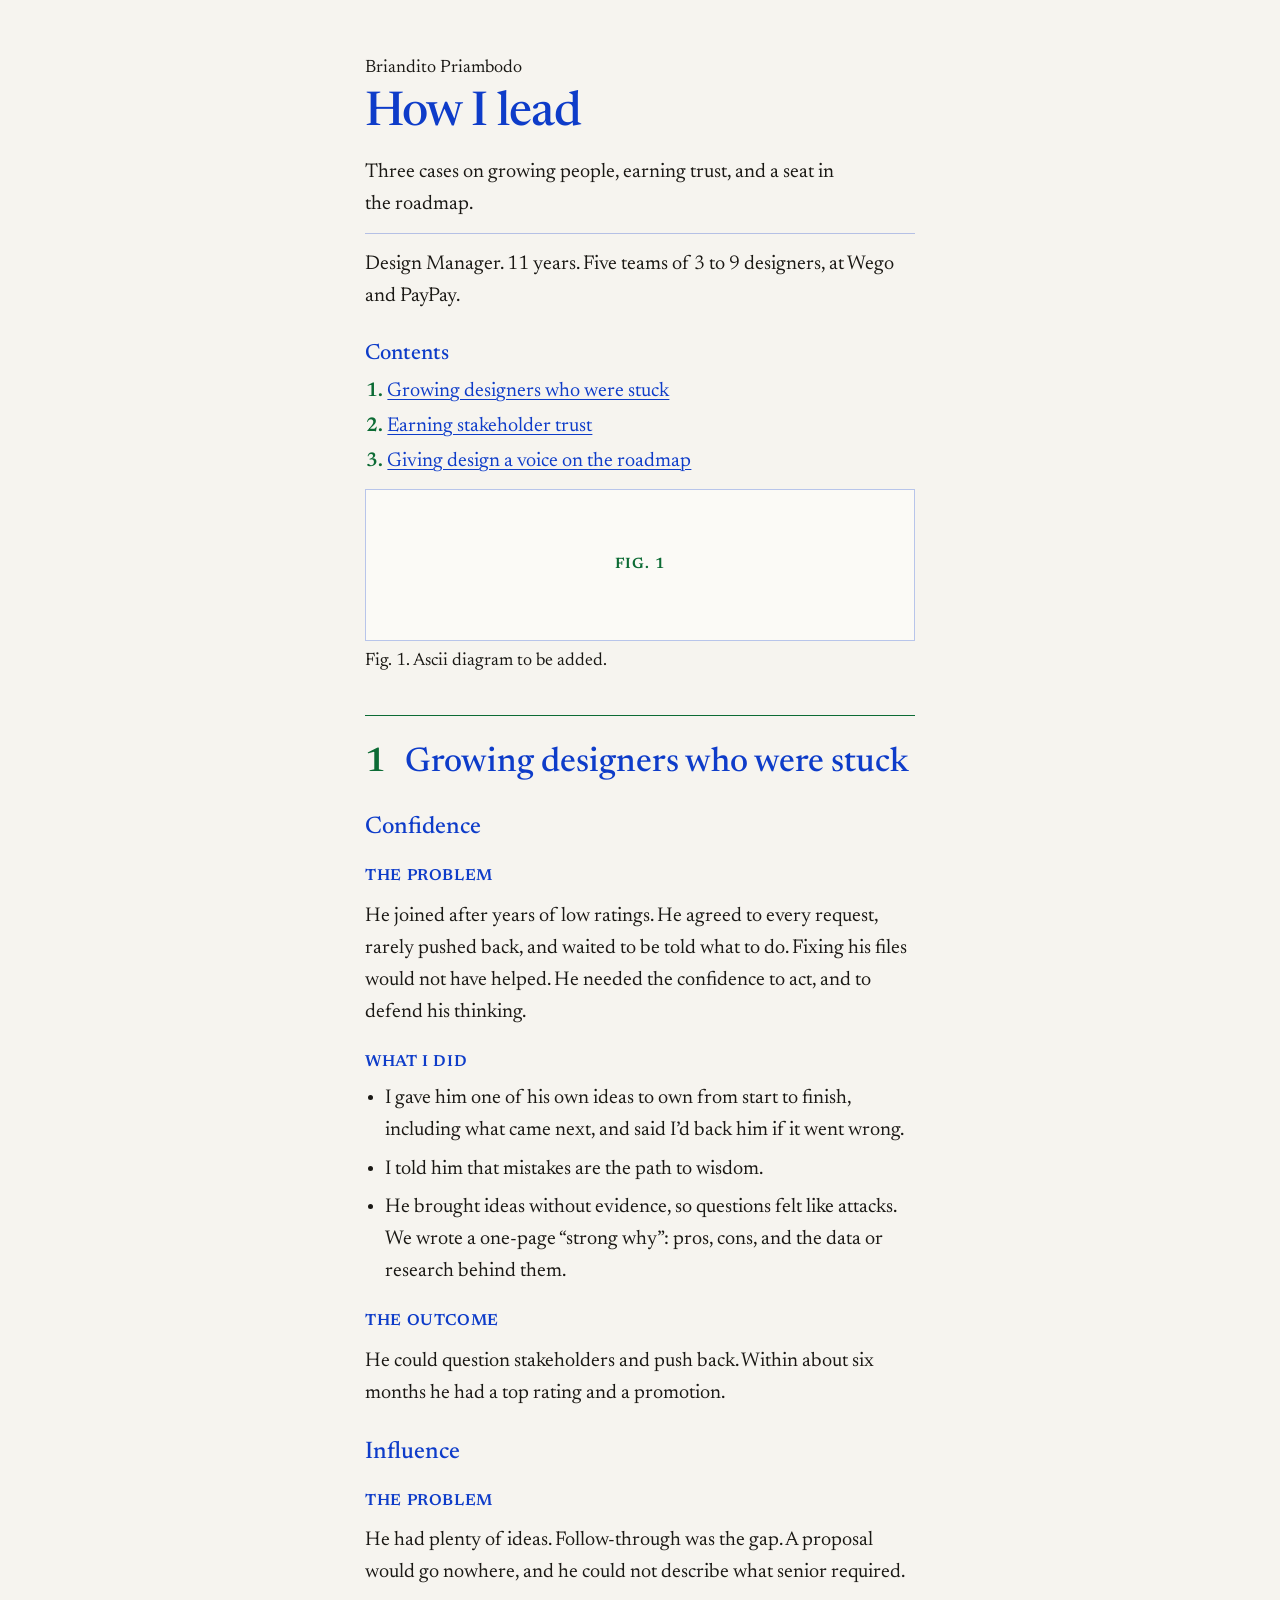
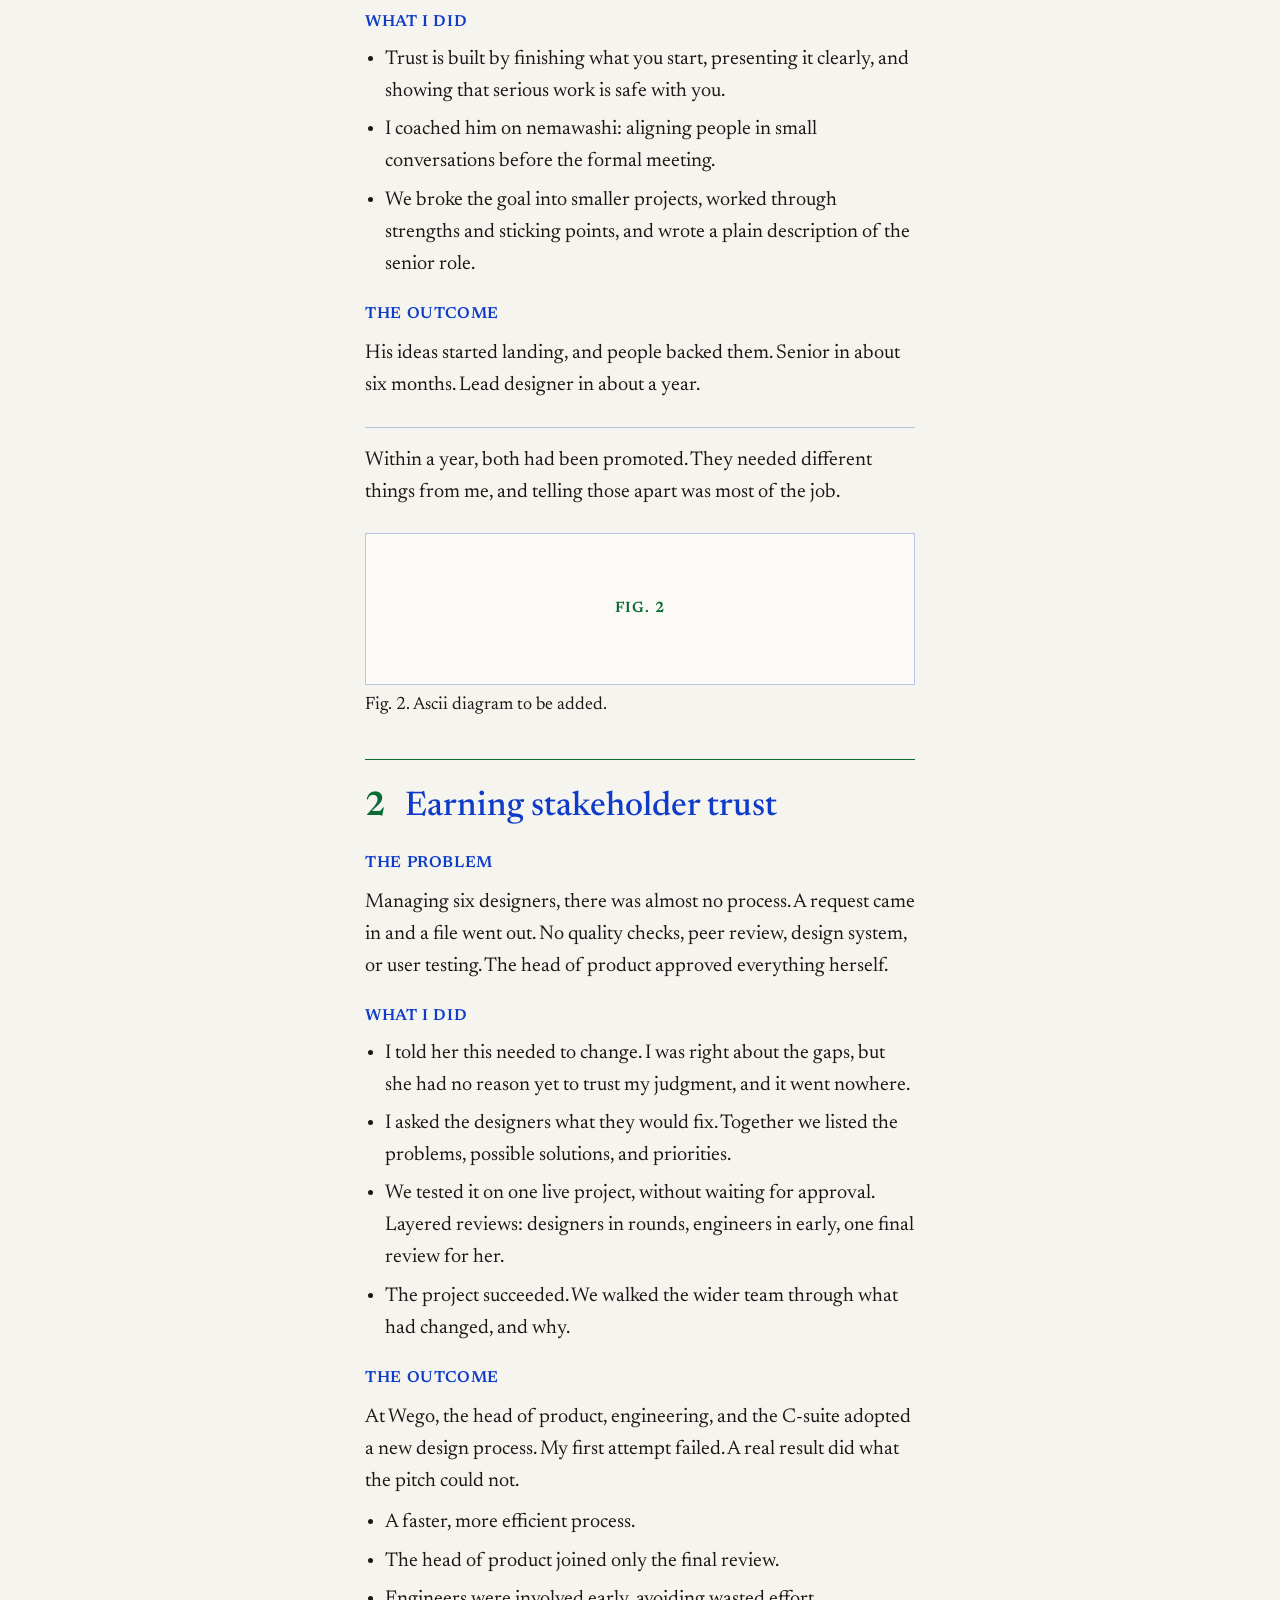
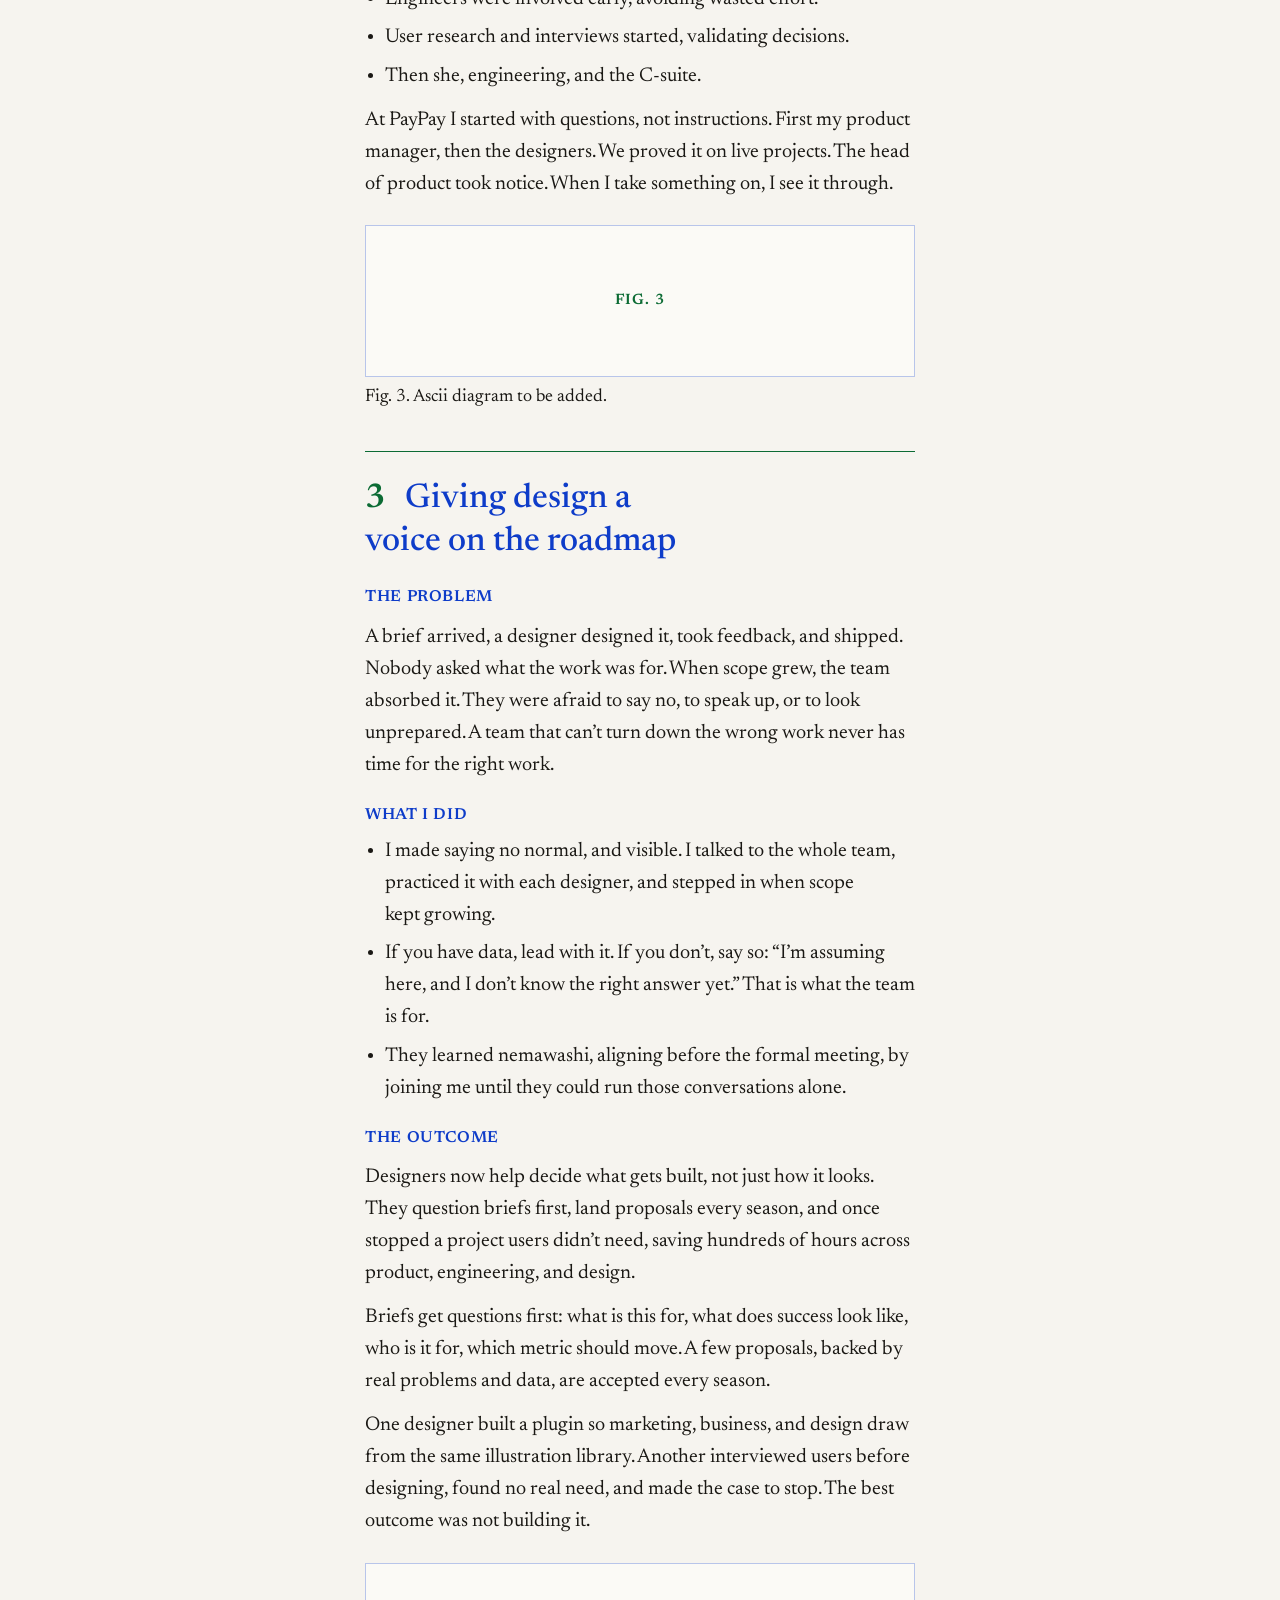
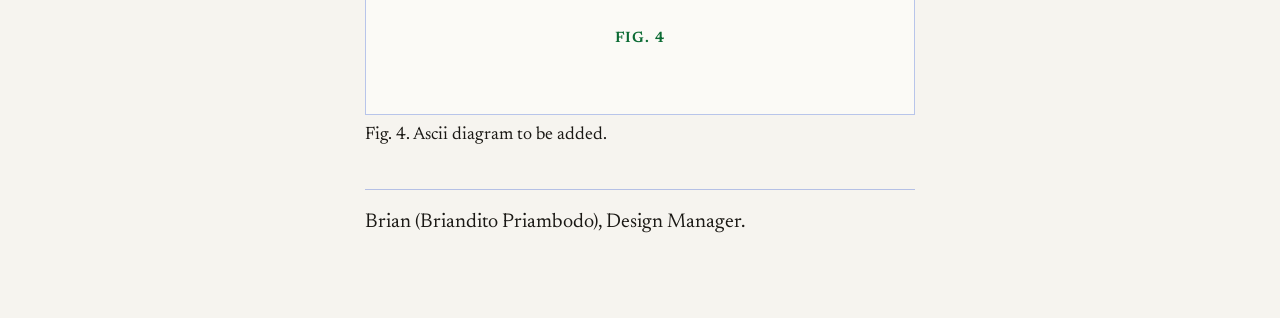
==== commit 80d5e49c: "Rebuild the page as a single reading column. Problem, then what I did, then the outcome. Serif type " ====
--- a/index.html
+++ b/index.html
@@ -8,237 +8,141 @@
   <meta name="theme-color" content="#f6f4ef">
   <link rel="preconnect" href="https://fonts.googleapis.com">
   <link rel="preconnect" href="https://fonts.gstatic.com" crossorigin>
-  <link href="https://fonts.googleapis.com/css2?family=IBM+Plex+Mono:wght@400;500&family=Newsreader:ital,opsz,wght@0,6..72,400;0,6..72,500;1,6..72,400&family=Silkscreen&display=swap" rel="stylesheet">
+  <link href="https://fonts.googleapis.com/css2?family=Newsreader:opsz,wght@6..72,400;6..72,500;6..72,600&display=swap" rel="stylesheet">
   <link rel="stylesheet" href="styles.css">
 </head>
 <body>
   <a class="skip" href="#cases">Skip to cases</a>
-  <p class="spine" aria-hidden="true"><span>Briandito Priambodo · How I lead · 01–03</span></p>
 
-  <div class="page">
-    <div class="sheet">
-      <header class="mast">
-        <div class="mast-top span">
-          <p class="who">Briandito Priambodo</p>
-          <h1>How I lead</h1>
-          <p class="tagline">Three cases on growing people, earning trust, and giving design a real seat in roadmap decisions.</p>
-        </div>
+  <article class="doc">
+    <header class="mast">
+      <p class="name">Briandito Priambodo</p>
+      <h1>How I lead</h1>
+      <p class="intro">Three cases on growing people, earning trust, and a seat in the roadmap.</p>
+      <p class="facts">Design Manager. 11 years. Five teams of 3 to 9 designers, at Wego and PayPay.</p>
+    </header>
 
-        <hr class="rule draw span">
+    <nav class="toc" aria-label="Contents">
+      <h2>Contents</h2>
+      <ol>
+        <li><a href="#growing">Growing designers who were stuck</a></li>
+        <li><a href="#trust">Earning stakeholder trust</a></li>
+        <li><a href="#roadmap">Giving design a voice on the roadmap</a></li>
+      </ol>
+    </nav>
 
-        <div class="intro span">
-          <p class="lede">I’m Brian, a Design Manager at PayPay. Over 11 years I’ve led five design teams at Wego and PayPay, each with three to nine designers.</p>
-          <nav class="parts" aria-labelledby="parts-label">
-            <p class="label" id="parts-label">Parts</p>
-            <ol>
-              <li>
-                <a href="#growing">
-                  <span class="badge">A</span>
-                  <span class="name">Growing designers</span>
-                </a>
-              </li>
-              <li>
-                <a href="#trust">
-                  <span class="badge">B</span>
-                  <span class="name">Stakeholder trust</span>
-                </a>
-              </li>
-              <li>
-                <a href="#roadmap">
-                  <span class="badge">C</span>
-                  <span class="name">Roadmap voice</span>
-                </a>
-              </li>
-            </ol>
-          </nav>
-        </div>
+    <figure class="fig" id="fig-1">
+      <div class="plate">
+        <p aria-hidden="true">FIG. 1</p>
+      </div>
+      <figcaption>Fig. 1. Ascii diagram to be added.</figcaption>
+    </figure>
 
-        <div class="spec span">
-          <p class="spec-open"><span class="cmt">[CONFIG.LEAD]</span> <span class="cmt">/* BRIAN */</span> = {</p>
-          <div class="spec-row"><span class="k">role</span><span class="v">= Design Manager <span class="cmt">// PAYPAY</span></span></div>
-          <div class="spec-row"><span class="k">experience</span><span class="v">= 11 years</span></div>
-          <div class="spec-row"><span class="k">teams led</span><span class="v">= 5</span></div>
-          <div class="spec-row"><span class="k">team size</span><span class="v">= 3 to 9 <span class="cmt">// DESIGNERS</span></span></div>
-          <div class="spec-row"><span class="k">companies</span><span class="v">= Wego, PayPay</span></div>
-          <p class="spec-close">}</p>
-        </div>
+    <main id="cases">
+      <section class="case" id="growing">
+        <h2><span class="marker">1</span> Growing designers who were stuck</h2>
 
-        <figure class="fig span" id="fig-1">
+        <section class="person">
+          <h3>Confidence</h3>
+          <h4>The problem</h4>
+          <p>He joined after years of low ratings. He agreed to every request, rarely pushed back, and waited to be told what to do. Fixing his files would not have helped. He needed the confidence to act, and to defend his thinking.</p>
+          <h4>What I did</h4>
+          <ul>
+            <li>I gave him one of his own ideas to own from start to finish, including what came next, and said I’d back him if it went wrong.</li>
+            <li>I told him that mistakes are the path to wisdom.</li>
+            <li>He brought ideas without evidence, so questions felt like attacks. We wrote a one-page “strong why”: pros, cons, and the data or research behind them.</li>
+          </ul>
+          <h4>The outcome</h4>
+          <p>He could question stakeholders and push back. Within about six months he had a top rating and a promotion.</p>
+        </section>
+
+        <section class="person">
+          <h3>Influence</h3>
+          <h4>The problem</h4>
+          <p>He had plenty of ideas. Follow-through was the gap. A proposal would go nowhere, and he could not describe what senior required.</p>
+          <h4>What I did</h4>
+          <ul>
+            <li>Trust is built by finishing what you start, presenting it clearly, and showing that serious work is safe with you.</li>
+            <li>I coached him on nemawashi: aligning people in small conversations before the formal meeting.</li>
+            <li>We broke the goal into smaller projects, worked through strengths and sticking points, and wrote a plain description of the senior role.</li>
+          </ul>
+          <h4>The outcome</h4>
+          <p>His ideas started landing, and people backed them. Senior in about six months. Lead designer in about a year.</p>
+        </section>
+
+        <p class="both">Within a year, both had been promoted. They needed different things from me, and telling those apart was most of the job.</p>
+
+        <figure class="fig" id="fig-2">
           <div class="plate">
-            <p class="fig-id" aria-hidden="true">FIG. 1 - ascii art TBD</p>
-            <div class="art-slot" aria-hidden="true"><!-- later: <pre> ascii, with the text alternative in figcaption --></div>
-            <div class="calls" aria-hidden="true">
-              <span class="call call-tr"><i class="shaft"></i><span class="tag">People</span></span>
-              <span class="call call-ml"><span class="tag">Trust</span><i class="shaft"></i></span>
-              <span class="call call-br"><i class="shaft"></i><span class="tag">Roadmap</span></span>
-            </div>
+            <p aria-hidden="true">FIG. 2</p>
           </div>
-          <figcaption>Figure 1. Ascii diagram to be added.</figcaption>
+          <figcaption>Fig. 2. Ascii diagram to be added.</figcaption>
         </figure>
-      </header>
+      </section>
 
-      <main id="cases">
-        <article class="case" id="growing">
-          <header class="case-head span">
-            <p class="idx"><span class="idx-k">Step</span><span class="idx-num">01</span></p>
-            <h2>Growing designers who were stuck</h2>
-          </header>
+      <section class="case" id="trust">
+        <h2><span class="marker">2</span> Earning stakeholder trust</h2>
 
-          <div class="outcome span">
-            <p class="kicker">Outcome</p>
-            <p>Within a year, both had been promoted. They needed very different things from me, and working out which was which was most of the job.</p>
+        <h3>The problem</h3>
+        <p>Managing six designers, there was almost no process. A request came in and a file went out. No quality checks, peer review, design system, or user testing. The head of product approved everything herself.</p>
+
+        <h3>What I did</h3>
+        <ul>
+          <li>I told her this needed to change. I was right about the gaps, but she had no reason yet to trust my judgment, and it went nowhere.</li>
+          <li>I asked the designers what they would fix. Together we listed the problems, possible solutions, and priorities.</li>
+          <li>We tested it on one live project, without waiting for approval. Layered reviews: designers in rounds, engineers in early, one final review for her.</li>
+          <li>The project succeeded. We walked the wider team through what had changed, and why.</li>
+        </ul>
+
+        <h3>The outcome</h3>
+        <p>At Wego, the head of product, engineering, and the C-suite adopted a new design process. My first attempt failed. A real result did what the pitch could not.</p>
+        <ul>
+          <li>A faster, more efficient process.</li>
+          <li>The head of product joined only the final review.</li>
+          <li>Engineers were involved early, avoiding wasted effort.</li>
+          <li>User research and interviews started, validating decisions.</li>
+          <li>Then she, engineering, and the C-suite.</li>
+        </ul>
+        <p>At PayPay I started with questions, not instructions. First my product manager, then the designers. We proved it on live projects. The head of product took notice. When I take something on, I see it through.</p>
+
+        <figure class="fig" id="fig-3">
+          <div class="plate">
+            <p aria-hidden="true">FIG. 3</p>
           </div>
+          <figcaption>Fig. 3. Ascii diagram to be added.</figcaption>
+        </figure>
+      </section>
 
-          <div class="pair span">
-            <section class="subcase">
-              <h3 class="subhead"><span class="badge">A</span> Confidence</h3>
-              <h4>The problem</h4>
-              <p>He joined my team after years of low ratings. He agreed to every request, rarely pushed back, and waited to be told what to do. Fixing his files wouldn’t have helped. What he was missing was the confidence to act on his own, and to defend his thinking.</p>
-              <h4>What I did</h4>
-              <ol class="steps">
-                <li>I gave him one of his own ideas to own from start to finish, including planning what came next, and made it clear I’d back him if it went wrong.</li>
-                <li>I told him plainly that <q>mistakes are the path to wisdom</q>.</li>
-                <li>Speaking up felt risky. He usually brought ideas without evidence, so any question felt like an attack. Together we wrote a one-page method we called a <q>strong why</q>: pros, cons, and the data or research behind them.</li>
-              </ol>
-              <h4 class="result-label">The result</h4>
-              <p>He could question stakeholders, and push back when he thought they were wrong. Within about six months he had a top rating and a promotion.</p>
-            </section>
+      <section class="case" id="roadmap">
+        <h2><span class="marker">3</span> Giving design a voice on the roadmap</h2>
 
-            <section class="subcase">
-              <h3 class="subhead"><span class="badge">B</span> Influence</h3>
-              <h4>The problem</h4>
-              <p>He had plenty of ideas. The problem was follow-through. He’d raise a proposal, it wouldn’t go anywhere, and he couldn’t describe what “senior” actually required.</p>
-              <h4>What I did</h4>
-              <ol class="steps">
-                <li>We worked on how trust gets built: finish what you start, present it clearly, and show that serious work is safe with you.</li>
-                <li>I coached him on nemawashi: aligning people in small conversations before the formal meeting.</li>
-                <li>We broke his goal into smaller projects, listed his strengths and sticking points and worked through them, and wrote a plain description of the senior role so he knew what he was aiming for.</li>
-              </ol>
-              <h4 class="result-label">The result</h4>
-              <p>Once his ideas started landing, people started backing them. He reached senior in about six months, and lead designer in about a year.</p>
-            </section>
+        <h3>The problem</h3>
+        <p>A brief arrived, a designer designed it, took feedback, and shipped. Nobody asked what the work was for. When scope grew, the team absorbed it. They were afraid to say no, to speak up, or to look unprepared. A team that can’t turn down the wrong work never has time for the right work.</p>
+
+        <h3>What I did</h3>
+        <ul>
+          <li>I made saying no normal, and visible. I talked to the whole team, practiced it with each designer, and stepped in when scope kept growing.</li>
+          <li>If you have data, lead with it. If you don’t, say so: “I’m assuming here, and I don’t know the right answer yet.” That is what the team is for.</li>
+          <li>They learned nemawashi, aligning before the formal meeting, by joining me until they could run those conversations alone.</li>
+        </ul>
+
+        <h3>The outcome</h3>
+        <p>Designers now help decide what gets built, not just how it looks. They question briefs first, land proposals every season, and once stopped a project users didn’t need, saving hundreds of hours across product, engineering, and design.</p>
+        <p>Briefs get questions first: what is this for, what does success look like, who is it for, which metric should move. A few proposals, backed by real problems and data, are accepted every season.</p>
+        <p>One designer built a plugin so marketing, business, and design draw from the same illustration library. Another interviewed users before designing, found no real need, and made the case to stop. The best outcome was not building it.</p>
+
+        <figure class="fig" id="fig-4">
+          <div class="plate">
+            <p aria-hidden="true">FIG. 4</p>
           </div>
+          <figcaption>Fig. 4. Ascii diagram to be added.</figcaption>
+        </figure>
+      </section>
+    </main>
 
-          <figure class="fig span" id="fig-2">
-            <div class="plate">
-              <p class="fig-id" aria-hidden="true">FIG. 2 - ascii art TBD</p>
-              <div class="art-slot" aria-hidden="true"></div>
-              <div class="calls" aria-hidden="true">
-                <span class="call call-tr"><i class="shaft"></i><span class="tag">Strong why</span></span>
-                <span class="call call-bl"><span class="tag">Nemawashi</span><i class="shaft"></i></span>
-              </div>
-            </div>
-            <figcaption>Figure 2. Ascii diagram to be added.</figcaption>
-          </figure>
-        </article>
-
-        <article class="case" id="trust">
-          <header class="case-head span">
-            <p class="idx"><span class="idx-k">Step</span><span class="idx-num">02</span></p>
-            <h2>Earning stakeholder trust</h2>
-          </header>
-
-          <div class="outcome span">
-            <p class="kicker">Outcome</p>
-            <p>At Wego, the head of product, engineering, and the C-suite adopted a new design process. My first attempt failed. A real result did what the pitch couldn’t.</p>
-          </div>
-
-          <div class="thirds span">
-            <section>
-              <h3>The problem</h3>
-              <p>When I joined, managing six designers, there was almost no process. A request came in and a design file went out. No quality checks, peer review, design system, or user testing. The head of product approved everything herself.</p>
-            </section>
-            <section>
-              <h3>What I did</h3>
-              <ol class="steps">
-                <li>Soon after I started, I told her this needed to change. I was right about the gaps, but she had no reason yet to trust my judgment, and it went nowhere.</li>
-                <li>I asked the designers what they’d fix. Together we listed the problems, possible solutions, and priorities.</li>
-                <li>We tested the new process on one live project, without waiting for formal approval. The core change was layered design reviews: designers reviewed each other’s work in rounds, and engineers joined early, so constraints surfaced while changes were still cheap. She only needed a single final review.</li>
-                <li>The project succeeded. We walked the wider team through what we’d changed, and why.</li>
-              </ol>
-            </section>
-            <section class="result">
-              <h3>The result</h3>
-              <ul class="results">
-                <li>A faster, more efficient process.</li>
-                <li>The head of product no longer joined every design review, only the final one.</li>
-                <li>Engineers were involved early, avoiding wasted design effort.</li>
-                <li>User research and interviews started, validating design decisions.</li>
-                <li>She came on board, then engineering, then the C-suite.</li>
-              </ul>
-            </section>
-          </div>
-
-          <p class="coda span"><span class="label">At PayPay</span> I saw similar patterns, so I started with questions instead of instructions, first with my product manager and then with the designers. We built the plan together and proved it on live projects, and the head of product took notice. Today, people know that when I take something on, I see it through.</p>
-
-          <figure class="fig span" id="fig-3">
-            <div class="plate">
-              <p class="fig-id" aria-hidden="true">FIG. 3 - ascii art TBD</p>
-              <div class="art-slot" aria-hidden="true"></div>
-              <div class="calls" aria-hidden="true">
-                <span class="call call-tr"><i class="shaft"></i><span class="tag">Layered review</span></span>
-                <span class="call call-bl"><span class="tag">Final review</span><i class="shaft"></i></span>
-              </div>
-            </div>
-            <figcaption>Figure 3. Ascii diagram to be added.</figcaption>
-          </figure>
-        </article>
-
-        <article class="case" id="roadmap">
-          <header class="case-head span">
-            <p class="idx"><span class="idx-k">Step</span><span class="idx-num">03</span></p>
-            <h2>Giving design a voice on the roadmap</h2>
-          </header>
-
-          <div class="outcome span">
-            <p class="kicker">Outcome</p>
-            <p>My designers now help decide what gets built, not just how it looks. They question briefs before designing, get proposals onto the roadmap every season, and in one case stopped a project users didn’t need, saving hundreds of hours across product, engineering, and design.</p>
-          </div>
-
-          <div class="thirds span">
-            <section>
-              <h3>The problem</h3>
-              <p>It didn’t start that way. A product manager would send a brief, a designer would design it, take feedback, and ship. Nobody asked what the work was for, and when scope grew, the team absorbed it.</p>
-              <p>They cared about quality, but they were afraid to say no, to speak up in meetings, or to look unprepared. Some felt they didn’t know enough to have an opinion. A team that can’t turn down the wrong work never has time for the right work.</p>
-            </section>
-            <section>
-              <h3>What I did</h3>
-              <ol class="steps">
-                <li>I made saying no a normal part of the job, and I did it visibly. I presented to the whole team on when no is the right answer, practiced it with each designer one on one, and stepped in on live projects to stop scope creep.</li>
-                <li>I made it safer to speak up. If you have data, lead with it. If you don’t yet, share the idea anyway and be upfront: <q>I’m assuming here, and I don’t know the right answer yet.</q> Not having the answer is fine. That’s what the team is for.</li>
-                <li>They learned nemawashi (aligning people before the formal meeting) by joining me in those conversations until they could run them on their own.</li>
-              </ol>
-            </section>
-            <section class="result">
-              <h3>The result</h3>
-              <p>Briefs get questions before they get designs: what’s this for, what does success look like, who is it for, and which business metric should move?</p>
-              <ul class="results">
-                <li>Designers bring proposals to roadmap planning, backed by real problems and data. A few are accepted every season.</li>
-                <li>They start their own initiatives. One designer built a plugin so marketing, business, and design create illustrations from the same asset library.</li>
-              </ul>
-              <p>The clearest example is a cancelled project. Given a brief, the designer interviewed users before designing anything, found there was no real need, and made the case to stop. The best outcome for that brief was not building it.</p>
-            </section>
-          </div>
-
-          <figure class="fig span" id="fig-4">
-            <div class="plate">
-              <p class="fig-id" aria-hidden="true">FIG. 4 - ascii art TBD</p>
-              <div class="art-slot" aria-hidden="true"></div>
-              <div class="calls" aria-hidden="true">
-                <span class="call call-tr"><i class="shaft"></i><span class="tag">Say no</span></span>
-                <span class="call call-bl"><span class="tag">Question briefs</span><i class="shaft"></i></span>
-              </div>
-            </div>
-            <figcaption>Figure 4. Ascii diagram to be added.</figcaption>
-          </figure>
-        </article>
-      </main>
-
-      <footer class="colophon">
-        <p class="end span"><span class="cmt">[END.SHEET]</span> cases = 3 <span class="cmt">// PEOPLE, TRUST, ROADMAP</span></p>
-        <p class="sign span">Brian (Briandito Priambodo), Design Manager.</p>
-      </footer>
-    </div>
-  </div>
+    <footer class="colophon">
+      <p>Brian (Briandito Priambodo), Design Manager.</p>
+    </footer>
+  </article>
 </body>
 </html>
--- a/styles.css
+++ b/styles.css
@@ -1,28 +1,17 @@
-/* How I lead — one sheet. Paper, blueprint ink, green leaders, orange steps. */
+/* A single reading column. Serif, high contrast, almost no decoration. */
 
 :root {
   --paper: #f6f4ef;
-  --ink: #16181d;
-  --muted: #5c616b;
-  --blue: #103dff;
-  --fill: #e6ebff;
-  --hair: #ddd8ce;
+  --ink: #1a1814;
+  --blue: #0e3cc9;
   --green: #0c6b34;
-  --green-line: #17863f;
-  --orange: #c44712;
-  --serif: "Newsreader", "Iowan Old Style", Palatino, "Palatino Linotype", Georgia, serif;
-  --mono: "IBM Plex Mono", ui-monospace, "Cascadia Mono", Menlo, Consolas, monospace;
-  --pixel: "Silkscreen", "IBM Plex Mono", ui-monospace, monospace;
-  --ease: cubic-bezier(0.16, 1, 0.3, 1);
-  --col-gap: clamp(1.1rem, 2.1cqi, 1.85rem);
-  --pad: clamp(1.05rem, 4.2vw, 2rem);
+  --line: rgba(14, 60, 201, 0.28);
+  --measure: 50ch;
 }
 
 *,
 *::before,
-*::after {
-  box-sizing: border-box;
-}
+*::after { box-sizing: border-box; }
 
 html {
   color-scheme: light;
@@ -35,787 +24,229 @@
   margin: 0;
   background: var(--paper);
   color: var(--ink);
-  font-family: var(--serif);
-  font-size: clamp(1rem, 0.25vw + 0.96rem, 1.07rem);
-  line-height: 1.58;
+  font-family: Newsreader, Georgia, "Iowan Old Style", "Palatino Linotype", serif;
+  font-size: 18px;
   font-weight: 400;
-}
-
-h1, h2, h3, h4, p, figure, ol, ul, blockquote {
-  margin: 0;
-}
-
-img, svg {
-  max-width: 100%;
-}
+  line-height: 1.6;
+  font-optical-sizing: auto;
+}
+
+h1, h2, h3, h4, p, ul, ol, figure { margin: 0; }
 
 ::selection {
-  background: var(--fill);
+  background: #d9e2ff;
   color: var(--ink);
 }
 
-.page {
-  container: page / inline-size;
-}
-
-.sheet {
-  width: min(1080px, 100%);
-  margin-inline: auto;
-  padding: clamp(1.6rem, 4.5vw, 3.75rem) var(--pad) clamp(2.5rem, 6vw, 4.5rem);
-  display: grid;
-  grid-template-columns: minmax(0, 1fr);
-}
-
-.sheet > *,
-.mast-top > *,
-.intro > *,
-.thirds > *,
-.pair > *,
-.case > *,
-.outcome > * {
-  min-width: 0;
-}
-
-.span {
-  grid-column: 1 / -1;
-}
-
-/* Spine: poster edge, only when the margin can hold it. */
-.spine {
-  position: fixed;
-  top: 0;
-  bottom: 0;
-  right: 0.85rem;
-  z-index: 2;
-  width: 1rem;
-  margin: 0;
-  display: none;
-  align-items: center;
-  justify-content: center;
-  pointer-events: none;
-}
-
-.spine span {
-  writing-mode: vertical-rl;
-  font-family: var(--mono);
-  font-size: 0.64rem;
-  letter-spacing: 0.16em;
-  text-transform: uppercase;
-  color: var(--blue);
-}
-
-@media (min-width: 1280px) {
-  .spine { display: flex; }
+:focus { outline: none; }
+
+:focus-visible {
+  outline: 3px solid var(--green);
+  outline-offset: 3px;
+}
+
+a {
+  color: var(--blue);
+  text-decoration-thickness: 1px;
+  text-underline-offset: 0.16em;
+}
+
+a:hover {
+  text-decoration-thickness: 2px;
 }
 
 .skip {
   position: absolute;
-  left: 0.75rem;
-  top: 0.75rem;
-  z-index: 5;
+  left: 1rem;
+  top: 1rem;
+  z-index: 2;
   transform: translateY(-160%);
-  padding: 0.4rem 0.6rem;
+  padding: 0.4rem 0.7rem;
   background: var(--paper);
   color: var(--ink);
-  font-family: var(--mono);
-  font-size: 0.75rem;
+  border: 2px solid var(--blue);
+  font-size: 18px;
+  line-height: 1.4;
   text-decoration: none;
-  border: 1px solid var(--blue);
 }
 
 .skip:focus {
   transform: none;
 }
 
-:focus {
-  outline: none;
-}
-
-:focus-visible {
-  outline: 2px solid var(--orange);
-  outline-offset: 3px;
-}
-
-a {
-  color: inherit;
-  text-decoration-thickness: 1px;
-  text-underline-offset: 0.18em;
-}
-
-/* Mast */
-.mast-top {
-  display: grid;
-  gap: 0.65rem 1.25rem;
-  align-items: start;
-  margin-bottom: 0.95rem;
-}
-
-.who {
+.doc {
+  width: min(var(--measure), calc(100% - 2.5rem));
+  margin-inline: auto;
+  padding-block: 2.75rem 4rem;
+}
+
+.name {
+  font-size: 18px;
+  line-height: 1.4;
+}
+
+h1 {
+  margin-top: 0.35rem;
+  color: var(--blue);
+  font-size: 40px;
+  font-weight: 500;
+  line-height: 1.15;
+  letter-spacing: -0.02em;
+  text-wrap: balance;
+}
+
+.intro {
+  margin-top: 0.85rem;
+}
+
+.facts {
+  margin-top: 0.85rem;
+  padding-top: 0.85rem;
+  border-top: 1px solid var(--line);
+}
+
+.toc {
+  margin-top: 1.75rem;
+}
+
+.toc h2 {
+  margin: 0 0 0.4rem;
+  color: var(--blue);
+  font-size: 22px;
+  font-weight: 500;
+  line-height: 1.3;
+}
+
+.toc ol {
   margin: 0;
-  font-family: var(--mono);
-  font-size: 0.72rem;
-  letter-spacing: 0.16em;
-  text-transform: uppercase;
-  color: var(--muted);
-}
-
-h1 {
-  font-family: var(--pixel);
-  font-weight: 400;
-  font-size: clamp(2rem, 6.2vw, 4.6rem);
-  line-height: 1.05;
-  letter-spacing: 0.01em;
-  color: var(--blue);
+  padding-left: 1.4rem;
+  color: var(--green);
+  font-weight: 600;
+}
+
+.toc li { margin: 0.2rem 0; }
+
+.toc a { font-weight: 400; }
+
+.case {
+  margin-top: 2.5rem;
+  padding-top: 1.6rem;
+  border-top: 1px solid var(--green);
+  scroll-margin-top: 1.25rem;
+}
+
+.case > h2,
+.person > h3 {
+  color: var(--blue);
+  font-weight: 500;
+  line-height: 1.25;
   text-wrap: balance;
-  max-width: 11ch;
-}
-
-.tagline {
-  justify-self: end;
-  max-width: 32ch;
-  text-align: right;
-  font-style: italic;
-  font-size: clamp(1rem, 0.4vw + 0.92rem, 1.15rem);
-  line-height: 1.45;
-  text-wrap: pretty;
-}
-
-hr.rule {
-  height: 1px;
-  border: 0;
-  margin: 0 0 1.15rem;
-  background: var(--hair);
-}
-
-.intro {
-  display: grid;
-  gap: 1.15rem 1.25rem;
-  margin-bottom: 1.25rem;
-  align-items: start;
-}
-
-.lede {
-  max-width: 58ch;
-  font-size: clamp(1.05rem, 0.35vw + 1rem, 1.2rem);
-  line-height: 1.5;
-  text-wrap: pretty;
-}
-
-.label,
+}
+
+.case > h2 {
+  font-size: 30px;
+  margin-bottom: 0.85rem;
+}
+
+.marker {
+  color: var(--green);
+  font-weight: 600;
+  margin-right: 0.35em;
+}
+
+.person {
+  margin-top: 1.75rem;
+}
+
+.person > h3 {
+  font-size: 24px;
+  margin-bottom: 0.35rem;
+}
+
 h3,
 h4 {
-  font-family: var(--mono);
-  font-size: 0.72rem;
-  font-weight: 500;
-  letter-spacing: 0.14em;
+  color: var(--blue);
+  font-weight: 600;
+}
+
+.case > h3,
+h4 {
+  margin-top: 1.5rem;
+  font-size: 16px;
+  font-weight: 600;
+  line-height: 1.35;
+  letter-spacing: 0.04em;
   text-transform: uppercase;
-  color: var(--blue);
-}
-
-h3, h4 {
-  margin: 0 0 0.45rem;
-}
-
-.parts .label {
-  margin-bottom: 0.35rem;
-}
-
-.parts ol {
-  list-style: none;
-  padding: 0;
-}
-
-.parts li + li {
-  margin-top: 0.15rem;
-}
-
-.parts a {
-  display: flex;
-  align-items: center;
-  gap: 0.6rem;
-  padding: 0.32rem 0.35rem;
-  margin-inline: -0.35rem;
-  text-decoration: none;
-  border-radius: 2px;
-}
-
-.parts a .name {
-  font-family: var(--serif);
-  font-size: 1.05rem;
-  letter-spacing: 0;
-  text-transform: none;
-  font-weight: 400;
-  color: var(--ink);
-  text-decoration: underline;
-  text-decoration-color: transparent;
-}
-
-.badge {
-  flex: none;
-  width: 1.4rem;
-  height: 1.4rem;
+}
+
+p,
+li {
+  text-wrap: pretty;
+}
+
+.case p,
+.person p,
+.toc + .fig {
+  margin-top: 0.75rem;
+}
+
+.case > p.both {
+  margin-top: 1.6rem;
+  padding-top: 1rem;
+  border-top: 1px solid var(--line);
+}
+
+ul {
+  margin-top: 0.55rem;
+  padding-left: 1.25rem;
+}
+
+li + li {
+  margin-top: 0.4rem;
+}
+
+.fig {
+  margin-top: 1.6rem;
+}
+
+.plate {
   display: grid;
   place-items: center;
-  border-radius: 50%;
-  background: var(--ink);
-  color: var(--paper);
-  font-family: var(--mono);
-  font-size: 0.68rem;
-  font-weight: 500;
-  letter-spacing: 0;
-  line-height: 1;
-  text-transform: none;
-}
-
-.parts a:hover,
-.parts a:focus-visible {
-  background: var(--fill);
-}
-
-.parts a:hover .badge,
-.parts a:focus-visible .badge {
-  background: var(--orange);
-  color: #fff;
-}
-
-.parts a:hover .name,
-.parts a:focus-visible .name {
-  color: var(--blue);
-  text-decoration-color: var(--blue);
-}
-
-@media (prefers-reduced-motion: no-preference) {
-  .badge,
-  .parts a,
-  .parts a .name {
-    transition:
-      background-color 160ms var(--ease),
-      color 160ms var(--ease),
-      text-decoration-color 160ms var(--ease);
-  }
-}
-
-/* Spec */
-.spec {
-  margin-bottom: 1.35rem;
-  padding-block: 0.8rem 0.9rem;
-  border-block: 1px solid var(--hair);
-  font-family: var(--mono);
-  font-size: 0.75rem;
-  line-height: 1.7;
-}
-
-.spec-open,
-.spec-close,
-.end {
+  min-height: 9.5rem;
+  border: 1px solid var(--line);
+  background: #fbfaf6;
+}
+
+.plate p {
   margin: 0;
-}
-
-.spec-row {
-  display: grid;
-  grid-template-columns: 7.8rem minmax(0, 1fr);
-  column-gap: 0.45rem;
-  padding-left: 1.1rem;
-}
-
-.k { color: var(--blue); }
-
-.cmt { color: var(--green); }
-
-.v { min-width: 0; }
-
-/* Figures. The slot is sized for a later monospaced <pre>. */
-.fig {
-  margin-top: 0.15rem;
-}
-
-.plate {
-  container: plate / inline-size;
-  position: relative;
-  min-height: clamp(16.5rem, 46vw, 21.5rem);
-  border: 1px solid var(--blue);
-  border-radius: 16px;
-  overflow: hidden;
-  background-color: var(--paper);
-  background-image:
-    linear-gradient(to right, rgba(16, 61, 255, 0.06) 1px, transparent 1px),
-    linear-gradient(to bottom, rgba(16, 61, 255, 0.06) 1px, transparent 1px);
-  background-size: 22px 22px;
-}
-
-.fig-id {
-  position: absolute;
-  z-index: 3;
-  top: 0.7rem;
-  left: 0.75rem;
-  margin: 0;
-  padding: 0.12rem 0.4rem;
-  background: var(--paper);
-  font-family: var(--mono);
-  font-size: 0.68rem;
-  letter-spacing: 0.04em;
-  color: var(--blue);
-}
-
-.art-slot {
-  position: absolute;
-  z-index: 0;
-  left: 0.65rem;
-  right: 0.65rem;
-  top: 2.45rem;
-  bottom: 0.65rem;
-  border: 1px solid var(--blue);
-  border-radius: 10px;
-  background: var(--fill);
-}
-
-.calls {
-  position: absolute;
-  inset: 0;
-  z-index: 2;
-  pointer-events: none;
-}
-
-.call {
-  position: absolute;
-  display: inline-flex;
-  align-items: center;
-  gap: 0.4rem;
   color: var(--green);
-  font-family: var(--mono);
-  font-size: 0.66rem;
-  font-weight: 500;
+  font-size: 15px;
+  font-weight: 600;
   letter-spacing: 0.08em;
-  text-transform: uppercase;
-  line-height: 1;
-  white-space: nowrap;
-}
-
-.tag {
-  border: 1px solid var(--green);
-  background: var(--paper);
-  padding: 0.28rem 0.38rem;
-}
-
-.shaft {
-  position: relative;
-  flex: none;
-  width: 2.6rem;
-  height: 1px;
-  background: var(--green-line);
-}
-
-.shaft::after {
-  content: "";
-  position: absolute;
-  top: 50%;
-  width: 0;
-  height: 0;
-  border-style: solid;
-  translate: 0 -50%;
-}
-
-/* Leader sits on the inner side and angles toward the empty slot. */
-.call-tr { top: 18%; right: 3.5%; }
-.call-tr .shaft { transform: rotate(26deg); transform-origin: right center; }
-.call-tr .shaft::after {
-  left: -1px;
-  border-width: 3.5px 6px 3.5px 0;
-  border-color: transparent var(--green-line) transparent transparent;
-}
-
-.call-br { bottom: 14%; right: 4%; }
-.call-br .shaft { transform: rotate(-22deg); transform-origin: right center; }
-.call-br .shaft::after {
-  left: -1px;
-  border-width: 3.5px 6px 3.5px 0;
-  border-color: transparent var(--green-line) transparent transparent;
-}
-
-.call-ml { top: 46%; left: 3%; }
-.call-ml .shaft { transform: rotate(-6deg); transform-origin: left center; }
-.call-ml .shaft::after {
-  right: -1px;
-  border-width: 3.5px 0 3.5px 6px;
-  border-color: transparent transparent transparent var(--green-line);
-}
-
-.call-bl { bottom: 16%; left: 3.5%; }
-.call-bl .shaft { transform: rotate(-24deg); transform-origin: left center; }
-.call-bl .shaft::after {
-  right: -1px;
-  border-width: 3.5px 0 3.5px 6px;
-  border-color: transparent transparent transparent var(--green-line);
 }
 
 figcaption {
-  margin-top: 0.4rem;
-  font-style: italic;
-  font-size: 0.92rem;
-  color: var(--muted);
-}
-
-@container plate (max-width: 420px) {
-  .call { font-size: 0.58rem; letter-spacing: 0.05em; }
-  .shaft { width: 1.35rem; }
-  .tag { padding: 0.22rem 0.3rem; }
-  .art-slot { left: 0.45rem; right: 0.45rem; }
-  .call-tr, .call-br { right: 2.5%; }
-  .call-ml, .call-bl { left: 2.5%; }
-}
-
-/* Cases */
-.case {
-  display: grid;
-  grid-template-columns: minmax(0, 1fr);
-  row-gap: clamp(1rem, 2vw, 1.35rem);
-  margin-top: clamp(1.55rem, 3vw, 2.6rem);
-  padding-top: clamp(1.3rem, 2.5vw, 2.1rem);
-  border-top: 1px solid var(--hair);
-  scroll-margin-top: 1.25rem;
-}
-
-.idx {
-  display: flex;
-  flex-direction: column;
-  gap: 0.28rem;
-  margin: 0 0 0.35rem;
-}
-
-.idx-k {
-  font-family: var(--mono);
-  font-size: 0.68rem;
-  font-weight: 500;
-  letter-spacing: 0.16em;
-  text-transform: uppercase;
-  color: var(--orange);
-}
-
-.idx-num {
-  font-family: var(--pixel);
-  font-size: clamp(2.7rem, 5.4vw, 4rem);
-  line-height: 0.85;
-  color: var(--blue);
-}
-
-h2 {
-  font-family: var(--serif);
-  font-weight: 500;
-  font-size: clamp(1.7rem, 2.4vw + 0.8rem, 2.45rem);
-  line-height: 1.12;
-  letter-spacing: -0.02em;
-  text-transform: lowercase;
-  text-wrap: balance;
-}
-
-.outcome {
-  display: grid;
-  grid-template-columns: auto minmax(0, 1fr);
-  gap: 0.35rem 1rem;
-  align-items: baseline;
-  border-top: 2px solid var(--orange);
-  border-bottom: 1px solid var(--hair);
-  padding-block: 0.72rem 0.82rem;
-}
-
-.kicker {
-  margin: 0;
-  font-family: var(--mono);
-  font-size: 0.72rem;
-  font-weight: 500;
-  letter-spacing: 0.14em;
-  text-transform: uppercase;
-  color: var(--orange);
-}
-
-.outcome p:last-child {
-  font-size: clamp(1.12rem, 0.45vw + 1rem, 1.32rem);
-  line-height: 1.38;
-  font-weight: 500;
-  text-wrap: pretty;
-  max-width: 68ch;
-}
-
-.thirds,
-.pair {
-  display: grid;
-  gap: 1.15rem 1.5rem;
-  align-items: start;
-}
-
-.thirds p,
-.subcase p,
-.coda,
-.result p {
-  text-wrap: pretty;
-}
-
-.thirds p + p,
-.subcase p + p,
-.result p + p {
-  margin-top: 0.65rem;
-}
-
-.subhead {
-  display: flex;
-  align-items: center;
-  gap: 0.55rem;
-  margin: 0 0 0.8rem;
-  font-family: var(--serif);
-  font-size: 1.35rem;
-  font-weight: 500;
-  letter-spacing: -0.015em;
-  text-transform: none;
-  color: var(--ink);
-}
-
-.subcase h4 {
-  margin-top: 0.95rem;
-}
-
-.subcase h4:first-of-type {
-  margin-top: 0;
-}
-
-.result-label,
-.result h3 {
-  color: var(--orange);
-}
-
-.steps {
-  list-style: none;
-  padding: 0;
-  counter-reset: step;
-}
-
-.steps li {
-  counter-increment: step;
-  position: relative;
-  padding-inline-start: 1.95rem;
-  margin-bottom: 0.75rem;
-  text-wrap: pretty;
-}
-
-.steps li:last-child {
-  margin-bottom: 0;
-}
-
-.steps li::before {
-  content: counter(step);
-  position: absolute;
-  inset-inline-start: 0;
-  top: 0.14rem;
-  width: 1.4rem;
-  height: 1.4rem;
-  display: grid;
-  place-items: center;
-  border-radius: 50%;
-  background: var(--orange);
-  color: #fff;
-  font-family: var(--mono);
-  font-size: 0.68rem;
-  font-weight: 500;
-  line-height: 1;
-}
-
-q {
-  font-style: italic;
-}
-
-.results {
-  list-style: none;
-  padding: 0;
-  margin-top: 0.15rem;
-}
-
-.results li {
-  position: relative;
-  padding-inline-start: 0.9rem;
-  margin-bottom: 0.45rem;
-}
-
-.results li:last-child {
-  margin-bottom: 0;
-}
-
-.results li::before {
-  content: "";
-  position: absolute;
-  left: 0;
-  top: 0.62em;
-  width: 0.4rem;
-  height: 1px;
-  background: var(--blue);
-}
-
-.coda {
-  max-width: 70ch;
-  padding-top: 0.15rem;
-}
-
-.coda .label {
-  display: block;
-  margin-bottom: 0.35rem;
+  margin-top: 0.45rem;
+  font-size: 18px;
+  line-height: 1.5;
 }
 
 .colophon {
-  margin-top: clamp(1.6rem, 3vw, 2.4rem);
-  padding-top: 0.9rem;
-  border-top: 1px solid var(--hair);
-  display: grid;
-  gap: 0.35rem;
-}
-
-.end {
-  font-family: var(--mono);
-  font-size: 0.75rem;
-}
-
-.sign {
-  font-style: italic;
-  color: var(--muted);
-}
-
-/* Wide sheet: one set of tracks shared by the mast, the cases, and the footer.
-   main has to span the sheet too, or the three regions sit side by side. */
-@container page (min-width: 940px) {
-  .sheet {
-    grid-template-columns: minmax(0, 1.05fr) minmax(0, 1.18fr) minmax(0, 0.9fr);
-    column-gap: var(--col-gap);
-  }
-
-  .mast,
-  main,
-  .colophon,
-  .case {
-    grid-column: 1 / -1;
-    display: grid;
-    grid-template-columns: subgrid;
-  }
-
-  .mast-top,
-  .intro,
-  .thirds {
-    display: grid;
-    grid-template-columns: subgrid;
-    align-items: start;
-  }
-
-  .case-head {
-    display: flex;
-    align-items: flex-end;
-    gap: 1.2rem;
-  }
-
-  .case-head h2 {
-    flex: 1;
-    padding-bottom: 0.15rem;
-  }
-
-  .who { grid-column: 1 / 3; grid-row: 1; }
-  .mast-top h1 { grid-column: 1 / 3; grid-row: 2; max-width: none; }
-  .tagline {
-    grid-column: 3;
-    grid-row: 1 / span 2;
-    align-self: start;
-    margin-top: 0.15rem;
-  }
-
-  .lede { grid-column: 1 / 3; }
-
-  .parts,
-  .result {
-    position: relative;
-  }
-
-  .parts { grid-column: 3; }
-
-  .parts::before,
-  .result::before {
-    content: "";
-    position: absolute;
-    top: 0;
-    bottom: 0;
-    left: calc(var(--col-gap) / -2);
-    width: 1px;
-    background: var(--hair);
-  }
-
-  .case-head .idx { margin-bottom: 0; }
-}
-
-/* Wide sheet: shared tracks were above. Pair columns start a little earlier. */
-@container page (min-width: 720px) {
-  .pair {
-    grid-template-columns: minmax(0, 1fr) minmax(0, 1fr);
-    gap: 0 2rem;
-  }
-
-  .subcase + .subcase {
-    border-inline-start: 1px solid var(--hair);
-    padding-inline-start: 1.7rem;
-  }
-}
-
-@container page (max-width: 520px) {
-  .outcome {
-    grid-template-columns: minmax(0, 1fr);
-  }
-
-  .spec-row {
-    grid-template-columns: minmax(0, 1fr);
-    padding-left: 0;
-    margin-bottom: 0.35rem;
-  }
-
-  h1 {
-    max-width: none;
-  }
-}
-
-@media (prefers-reduced-motion: no-preference) {
-  h1 {
-    animation: rise 0.7s var(--ease) both;
-  }
-
-  hr.draw {
-    transform-origin: left center;
-    animation: draw 0.85s var(--ease) 0.08s both;
-  }
-
-  .call {
-    animation: rise 0.75s var(--ease) both;
-  }
-
-  .calls .call:nth-child(2) { animation-delay: 0.1s; }
-  .calls .call:nth-child(3) { animation-delay: 0.18s; }
-}
-
-@keyframes rise {
-  from { opacity: 0; transform: translateY(6px); }
-  to { opacity: 1; transform: none; }
-}
-
-@keyframes draw {
-  from { transform: scaleX(0); }
-  to { transform: scaleX(1); }
+  margin-top: 2.5rem;
+  padding-top: 1rem;
+  border-top: 1px solid var(--line);
+}
+
+@media (min-width: 720px) {
+  body { font-size: 20px; }
+
+  h1 { font-size: 48px; }
+
+  .case > h2 { font-size: 34px; }
+
+  .doc { padding-block: 3.5rem 5rem; }
 }
 
 @media (prefers-reduced-motion: reduce) {
   html { scroll-behavior: auto; }
-
-  *,
-  *::before,
-  *::after {
-    animation: none !important;
-    transition: none !important;
-  }
-}
-
-@media print {
-  .spine,
-  .skip { display: none; }
-
-  .plate { break-inside: avoid; }
-  a { text-decoration: none; }
-}
+}
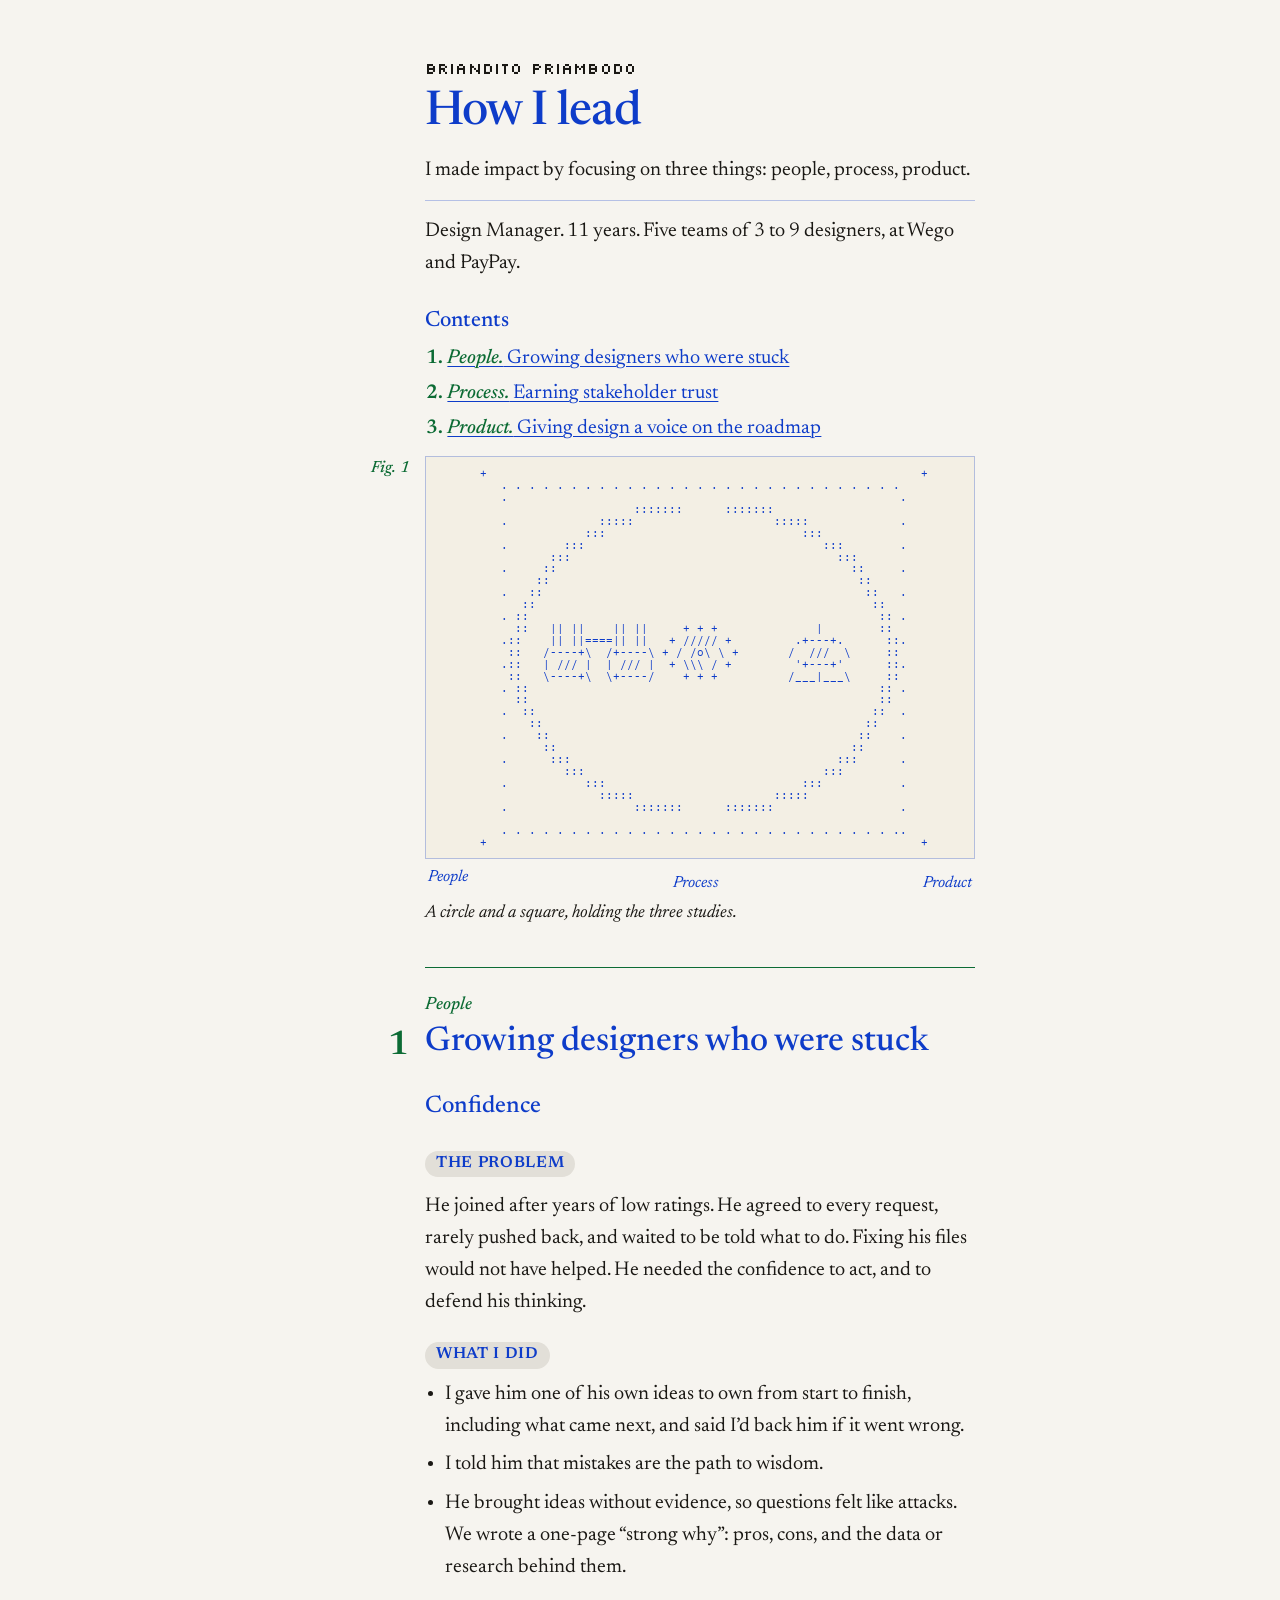
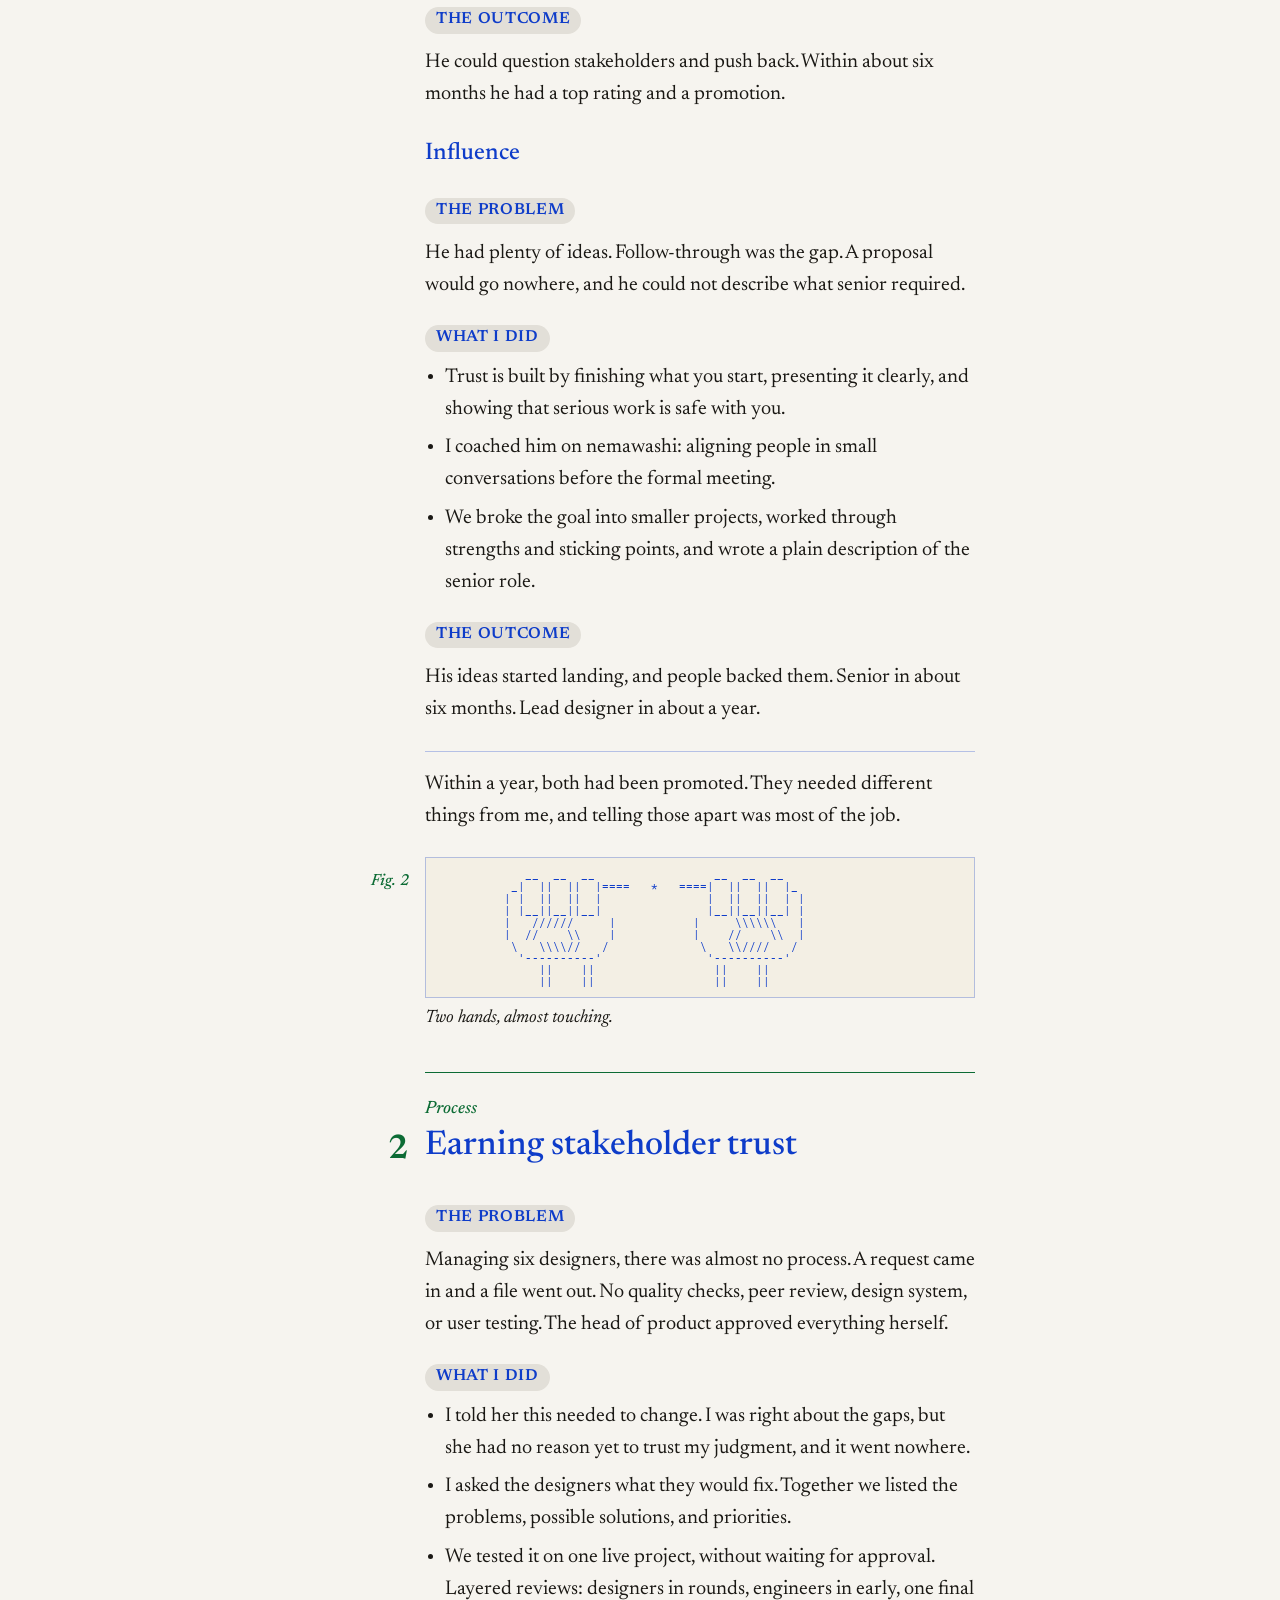
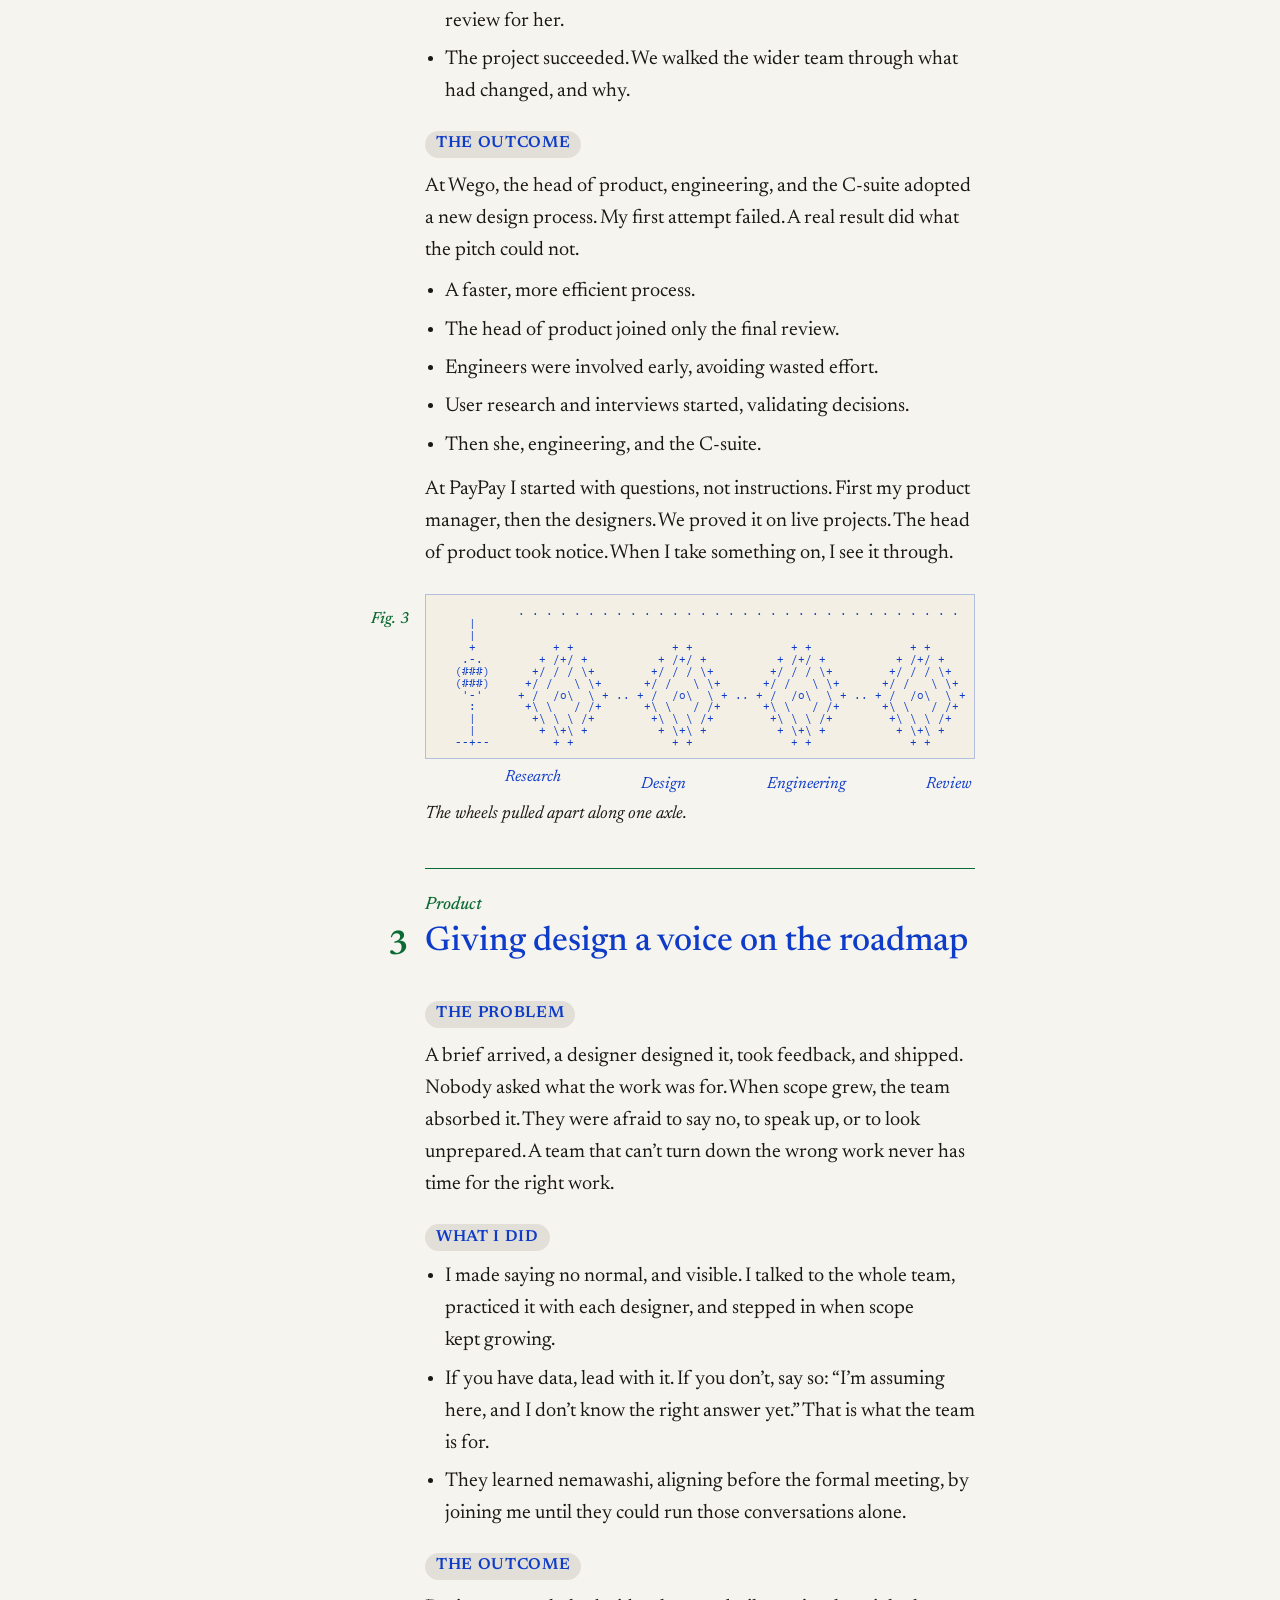
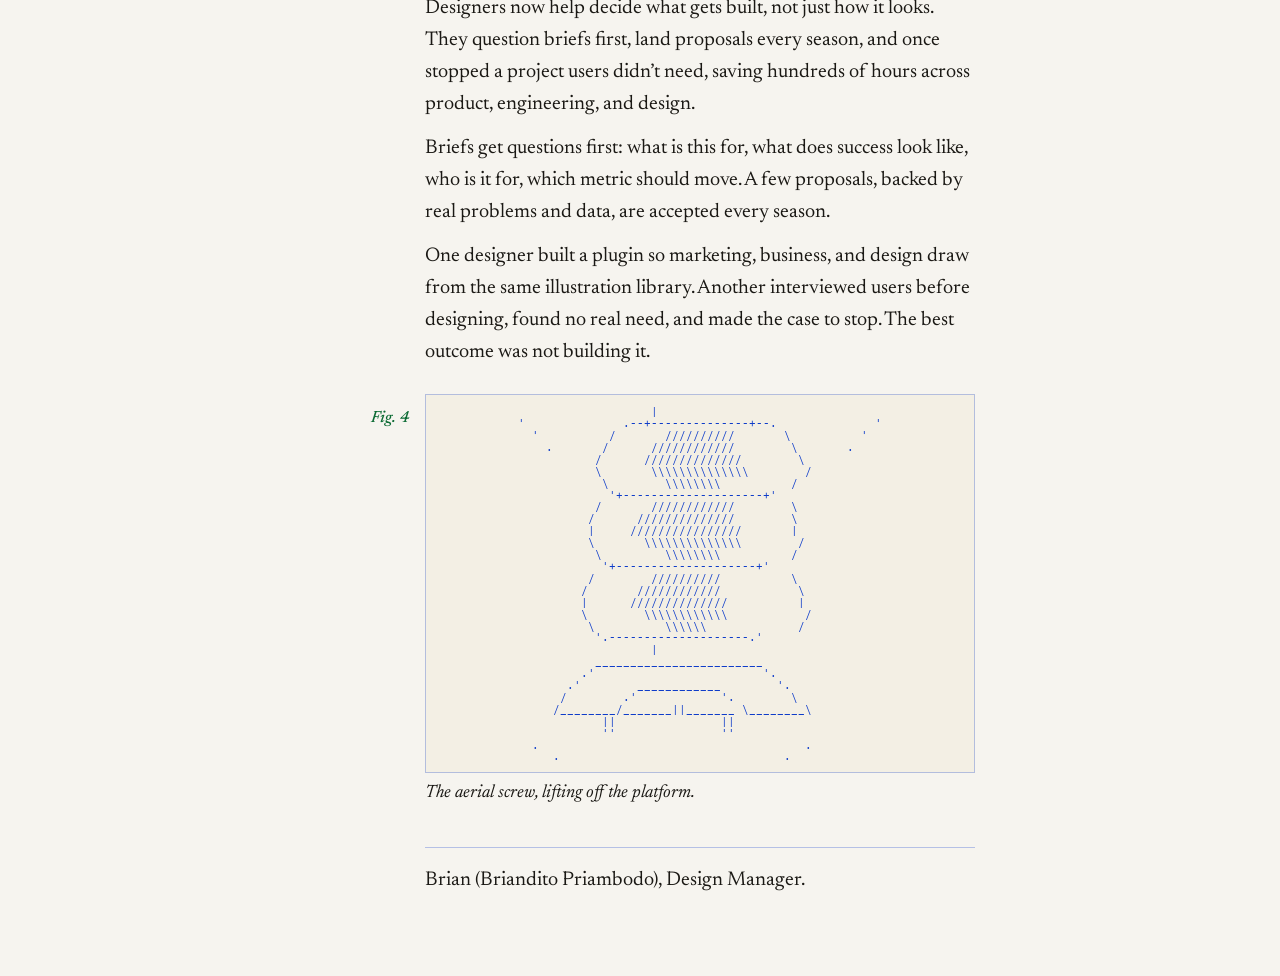
==== commit 65dffa9b: "Add notebook figures and a little personality to the reading page. People, process, and product labe" ====
--- a/index.html
+++ b/index.html
@@ -4,11 +4,11 @@
   <meta charset="utf-8">
   <meta name="viewport" content="width=device-width, initial-scale=1">
   <title>How I lead — Brian, Design Manager</title>
-  <meta name="description" content="Brian, a Design Manager at PayPay, on growing designers, earning stakeholder trust, and giving design a seat in roadmap decisions.">
+  <meta name="description" content="Brian, a Design Manager at PayPay, on people, process, and product.">
   <meta name="theme-color" content="#f6f4ef">
   <link rel="preconnect" href="https://fonts.googleapis.com">
   <link rel="preconnect" href="https://fonts.gstatic.com" crossorigin>
-  <link href="https://fonts.googleapis.com/css2?family=Newsreader:opsz,wght@6..72,400;6..72,500;6..72,600&display=swap" rel="stylesheet">
+  <link href="https://fonts.googleapis.com/css2?family=IBM+Plex+Mono:wght@400;500&family=Newsreader:ital,opsz,wght@0,6..72,400;0,6..72,500;0,6..72,600;1,6..72,400;1,6..72,500&family=Silkscreen&display=swap" rel="stylesheet">
   <link rel="stylesheet" href="styles.css">
 </head>
 <body>
@@ -18,28 +18,66 @@
     <header class="mast">
       <p class="name">Briandito Priambodo</p>
       <h1>How I lead</h1>
-      <p class="intro">Three cases on growing people, earning trust, and a seat in the roadmap.</p>
+      <p class="intro">I made impact by focusing on three things: people, process, product.</p>
       <p class="facts">Design Manager. 11 years. Five teams of 3 to 9 designers, at Wego and PayPay.</p>
     </header>
 
     <nav class="toc" aria-label="Contents">
       <h2>Contents</h2>
       <ol>
-        <li><a href="#growing">Growing designers who were stuck</a></li>
-        <li><a href="#trust">Earning stakeholder trust</a></li>
-        <li><a href="#roadmap">Giving design a voice on the roadmap</a></li>
+        <li><a href="#growing"><em>People.</em> Growing designers who were stuck</a></li>
+        <li><a href="#trust"><em>Process.</em> Earning stakeholder trust</a></li>
+        <li><a href="#roadmap"><em>Product.</em> Giving design a voice on the roadmap</a></li>
       </ol>
     </nav>
 
     <figure class="fig" id="fig-1">
+      <p class="fig-num">Fig. 1</p>
       <div class="plate">
-        <p aria-hidden="true">FIG. 1</p>
+        <pre role="img" aria-label="A circle inside a square. Three studies: two hands, a gear, and an aerial screw."> +                                                              +
+    . . . . . . . . . . . . . . . . . . . . . . . . . . . . .    
+    .                                                        .   
+                       :::::::      :::::::                      
+    .             :::::                    :::::             .   
+                :::                            :::               
+    .        :::                                  :::        .   
+           :::                                      :::          
+    .     ::                                          ::     .   
+         ::                                            ::        
+    .   ::                                              ::   .   
+       ::                                                ::      
+    . ::                                                  :: .   
+      ::   || ||    || ||     + + +              |        ::     
+    .::    || ||====|| ||   + ///// +         .+---+.      ::.   
+     ::   /----+\  /+----\ + / /o\ \ +       /  ///  \     ::    
+    .::   | /// |  | /// |  + \\\ / +         '+---+'      ::.   
+     ::   \----+\  \+----/    + + +          /___|___\     ::    
+    . ::                                                  :: .   
+      ::                                                  ::     
+    .  ::                                                ::  .   
+        ::                                              ::       
+    .    ::                                            ::    .   
+          ::                                          ::         
+    .      :::                                      :::      .   
+             :::                                  :::            
+    .           :::                            :::           .   
+                  :::::                    :::::                 
+    .                  :::::::      :::::::                  .   
+                                                                 
+    . . . . . . . . . . . . . . . . . . . . . . . . . . . . ..   
+ +                                                              +</pre>
       </div>
-      <figcaption>Fig. 1. Ascii diagram to be added.</figcaption>
+      <ul class="ann">
+        <li>People</li>
+        <li>Process</li>
+        <li>Product</li>
+      </ul>
+      <figcaption>A circle and a square, holding the three studies.</figcaption>
     </figure>
 
     <main id="cases">
       <section class="case" id="growing">
+        <p class="concept">People</p>
         <h2><span class="marker">1</span> Growing designers who were stuck</h2>
 
         <section class="person">
@@ -73,14 +111,25 @@
         <p class="both">Within a year, both had been promoted. They needed different things from me, and telling those apart was most of the job.</p>
 
         <figure class="fig" id="fig-2">
+          <p class="fig-num">Fig. 2</p>
           <div class="plate">
-            <p aria-hidden="true">FIG. 2</p>
+            <pre role="img" aria-label="Two hands facing each other. Their fingers almost touch, and a small spark sits in the gap.">       __  __  __                 __  __  __                    
+     _|  ||  ||  |====   *   ====|  ||  ||  |_                  
+    | |  ||  ||  |               |  ||  ||  | |                 
+    | |__||__||__|               |__||__||__| |                 
+    |   //////     |           |     \\\\\\   |                 
+    |  //    \\    |           |    //    \\  |                 
+     \   \\\\//   /             \   \\////   /                  
+      '----------'               '----------'                   
+         ||    ||                 ||    ||                      
+         ||    ||                 ||    ||                      </pre>
           </div>
-          <figcaption>Fig. 2. Ascii diagram to be added.</figcaption>
+          <figcaption>Two hands, almost touching.</figcaption>
         </figure>
       </section>
 
       <section class="case" id="trust">
+        <p class="concept">Process</p>
         <h2><span class="marker">2</span> Earning stakeholder trust</h2>
 
         <h3>The problem</h3>
@@ -106,14 +155,33 @@
         <p>At PayPay I started with questions, not instructions. First my product manager, then the designers. We proved it on live projects. The head of product took notice. When I take something on, I see it through.</p>
 
         <figure class="fig" id="fig-3">
+          <p class="fig-num">Fig. 3</p>
           <div class="plate">
-            <p aria-hidden="true">FIG. 3</p>
+            <pre role="img" aria-label="Four toothed wheels pulled apart along a dotted axle, next to a post with a hanging weight.">            . . . . . . . . . . . . . . . . . . . . . . . . . . . . . . . . 
+     |                                                                      
+     |                                                                      
+     +           + +              + +              + +              + +     
+    .-.        + /+/ +          + /+/ +          + /+/ +          + /+/ +   
+   (###)      +/ / / \+        +/ / / \+        +/ / / \+        +/ / / \+  
+   (###)     +/ /   \ \+      +/ /   \ \+      +/ /   \ \+      +/ /   \ \+ 
+    '-'     + /  /o\  \ + .. + /  /o\  \ + .. + /  /o\  \ + .. + /  /o\  \ +
+     :       +\ \   / /+      +\ \   / /+      +\ \   / /+      +\ \   / /+ 
+     |        +\ \ \ /+        +\ \ \ /+        +\ \ \ /+        +\ \ \ /+  
+     |         + \+\ +          + \+\ +          + \+\ +          + \+\ +   
+   --+--         + +              + +              + +              + +     </pre>
           </div>
-          <figcaption>Fig. 3. Ascii diagram to be added.</figcaption>
+          <ul class="ann ann-4">
+            <li>Research</li>
+            <li>Design</li>
+            <li>Engineering</li>
+            <li>Review</li>
+          </ul>
+          <figcaption>The wheels pulled apart along one axle.</figcaption>
         </figure>
       </section>
 
       <section class="case" id="roadmap">
+        <p class="concept">Product</p>
         <h2><span class="marker">3</span> Giving design a voice on the roadmap</h2>
 
         <h3>The problem</h3>
@@ -132,10 +200,40 @@
         <p>One designer built a plugin so marketing, business, and design draw from the same illustration library. Another interviewed users before designing, found no real need, and made the case to stop. The best outcome was not building it.</p>
 
         <figure class="fig" id="fig-4">
+          <p class="fig-num">Fig. 4</p>
           <div class="plate">
-            <p aria-hidden="true">FIG. 4</p>
+            <pre role="img" aria-label="A spiral linen screw on a mast, above a round platform, with a few marks of lift.">                         |                                      
+      '              .--+--------------+--.              '      
+        '          /       //////////       \          '        
+          .       /      ////////////        \       .          
+                 /      //////////////        \                 
+                 \       \\\\\\\\\\\\\\        /                
+                  \        \\\\\\\\          /                  
+                   '+--------------------+'                     
+                 /       ////////////        \                  
+                /      //////////////        \                  
+                |     ////////////////       |                  
+                \       \\\\\\\\\\\\\\        /                 
+                 \         \\\\\\\\          /                  
+                  '+--------------------+'                      
+                /        //////////          \                  
+               /       ////////////           \                 
+               |      //////////////          |                 
+               \        \\\\\\\\\\\\           /                
+                \          \\\\\\             /                 
+                 '.--------------------.'                       
+                         |                                      
+                 ________________________                       
+               .'                        '.                     
+             .'        ____________        '.                   
+            /        .'            '.        \                  
+           /________/_______||_______ \________\                
+                  ||               ||                           
+                  ''               ''                           
+        .                                      .                
+           .                                .                   </pre>
           </div>
-          <figcaption>Fig. 4. Ascii diagram to be added.</figcaption>
+          <figcaption>The aerial screw, lifting off the platform.</figcaption>
         </figure>
       </section>
     </main>
@@ -144,5 +242,23 @@
       <p>Brian (Briandito Priambodo), Design Manager.</p>
     </footer>
   </article>
+  <script>
+    (function () {
+      if (window.matchMedia("(prefers-reduced-motion: reduce)").matches) return;
+      if (!("IntersectionObserver" in window)) return;
+      var figs = document.querySelectorAll(".fig");
+      var io = new IntersectionObserver(function (entries) {
+        entries.forEach(function (entry) {
+          if (!entry.isIntersecting) return;
+          entry.target.classList.add("inview");
+          io.unobserve(entry.target);
+        });
+      }, { threshold: 0.22 });
+      figs.forEach(function (fig) {
+        fig.classList.add("pending");
+        io.observe(fig);
+      });
+    })();
+  </script>
 </body>
 </html>
--- a/styles.css
+++ b/styles.css
@@ -81,8 +81,10 @@
 }
 
 .name {
-  font-size: 18px;
-  line-height: 1.4;
+  font-family: Silkscreen, ui-monospace, monospace;
+  font-size: 16px;
+  line-height: 1.5;
+  letter-spacing: 0.01em;
 }
 
 h1 {
@@ -127,6 +129,12 @@
 .toc li { margin: 0.2rem 0; }
 
 .toc a { font-weight: 400; }
+
+.toc em {
+  color: var(--green);
+  font-style: italic;
+  font-weight: 500;
+}
 
 .case {
   margin-top: 2.5rem;
@@ -148,6 +156,15 @@
   margin-bottom: 0.85rem;
 }
 
+.concept {
+  margin: 0 0 0.2rem;
+  color: var(--green);
+  font-size: 18px;
+  font-style: italic;
+  font-weight: 500;
+  line-height: 1.3;
+}
+
 .marker {
   color: var(--green);
   font-weight: 600;
@@ -171,7 +188,11 @@
 
 .case > h3,
 h4 {
+  display: inline-block;
   margin-top: 1.5rem;
+  padding: 0.14rem 0.7rem 0.18rem;
+  border-radius: 999px;
+  background: #e2dfd8;
   font-size: 16px;
   font-weight: 600;
   line-height: 1.35;
@@ -190,6 +211,8 @@
   margin-top: 0.75rem;
 }
 
+.case > .concept { margin-top: 0; }
+
 .case > p.both {
   margin-top: 1.6rem;
   padding-top: 1rem;
@@ -209,25 +232,55 @@
   margin-top: 1.6rem;
 }
 
+.fig-num {
+  margin: 0 0 0.4rem;
+  color: var(--green);
+  font-size: 16px;
+  font-style: italic;
+  font-weight: 500;
+  line-height: 1.3;
+}
+
 .plate {
-  display: grid;
-  place-items: center;
-  min-height: 9.5rem;
+  container-type: inline-size;
+  display: block;
+  padding: 0.7rem 0.3rem 0.55rem;
   border: 1px solid var(--line);
-  background: #fbfaf6;
-}
-
-.plate p {
-  margin: 0;
-  color: var(--green);
-  font-size: 15px;
-  font-weight: 600;
-  letter-spacing: 0.08em;
-}
+  background: #f3efe4;
+  overflow: hidden;
+}
+
+.plate pre {
+  margin: 0 auto;
+  width: max-content;
+  max-width: 100%;
+  color: var(--blue);
+  font-family: "IBM Plex Mono", "DejaVu Sans Mono", ui-monospace, monospace;
+  font-size: clamp(5.5px, 2.05cqi, 12px);
+  font-weight: 400;
+  line-height: 1.08;
+  white-space: pre;
+}
+
+.ann {
+  display: flex;
+  justify-content: space-between;
+  gap: 0.6rem;
+  margin: 0.5rem 0 0;
+  padding: 0 0.2rem;
+  list-style: none;
+  color: var(--blue);
+  font-size: 16px;
+  font-style: italic;
+  line-height: 1.3;
+}
+
+.ann-4 { margin-left: 14%; }
 
 figcaption {
-  margin-top: 0.45rem;
+  margin-top: 0.4rem;
   font-size: 18px;
+  font-style: italic;
   line-height: 1.5;
 }
 
@@ -247,6 +300,42 @@
   .doc { padding-block: 3.5rem 5rem; }
 }
 
+@media (min-width: 1100px) {
+  .doc {
+    width: min(calc(var(--measure) + 7.5rem), calc(100% - 3rem));
+    padding-left: 7.5rem;
+  }
+
+  .case > h2,
+  .fig { position: relative; }
+
+  .marker,
+  .fig-num {
+    position: absolute;
+    right: calc(100% + 1rem);
+    margin: 0;
+    white-space: nowrap;
+  }
+
+  .marker { top: 0.12em; }
+
+  .fig-num { top: 0.15rem; }
+}
+
+@media (prefers-reduced-motion: no-preference) {
+  .fig.pending pre { opacity: 0; }
+
+  .fig.inview pre {
+    opacity: 1;
+    transition: opacity 0.85s cubic-bezier(0.16, 1, 0.3, 1);
+  }
+}
+
 @media (prefers-reduced-motion: reduce) {
   html { scroll-behavior: auto; }
-}
+
+  .fig pre {
+    opacity: 1 !important;
+    transition: none !important;
+  }
+}
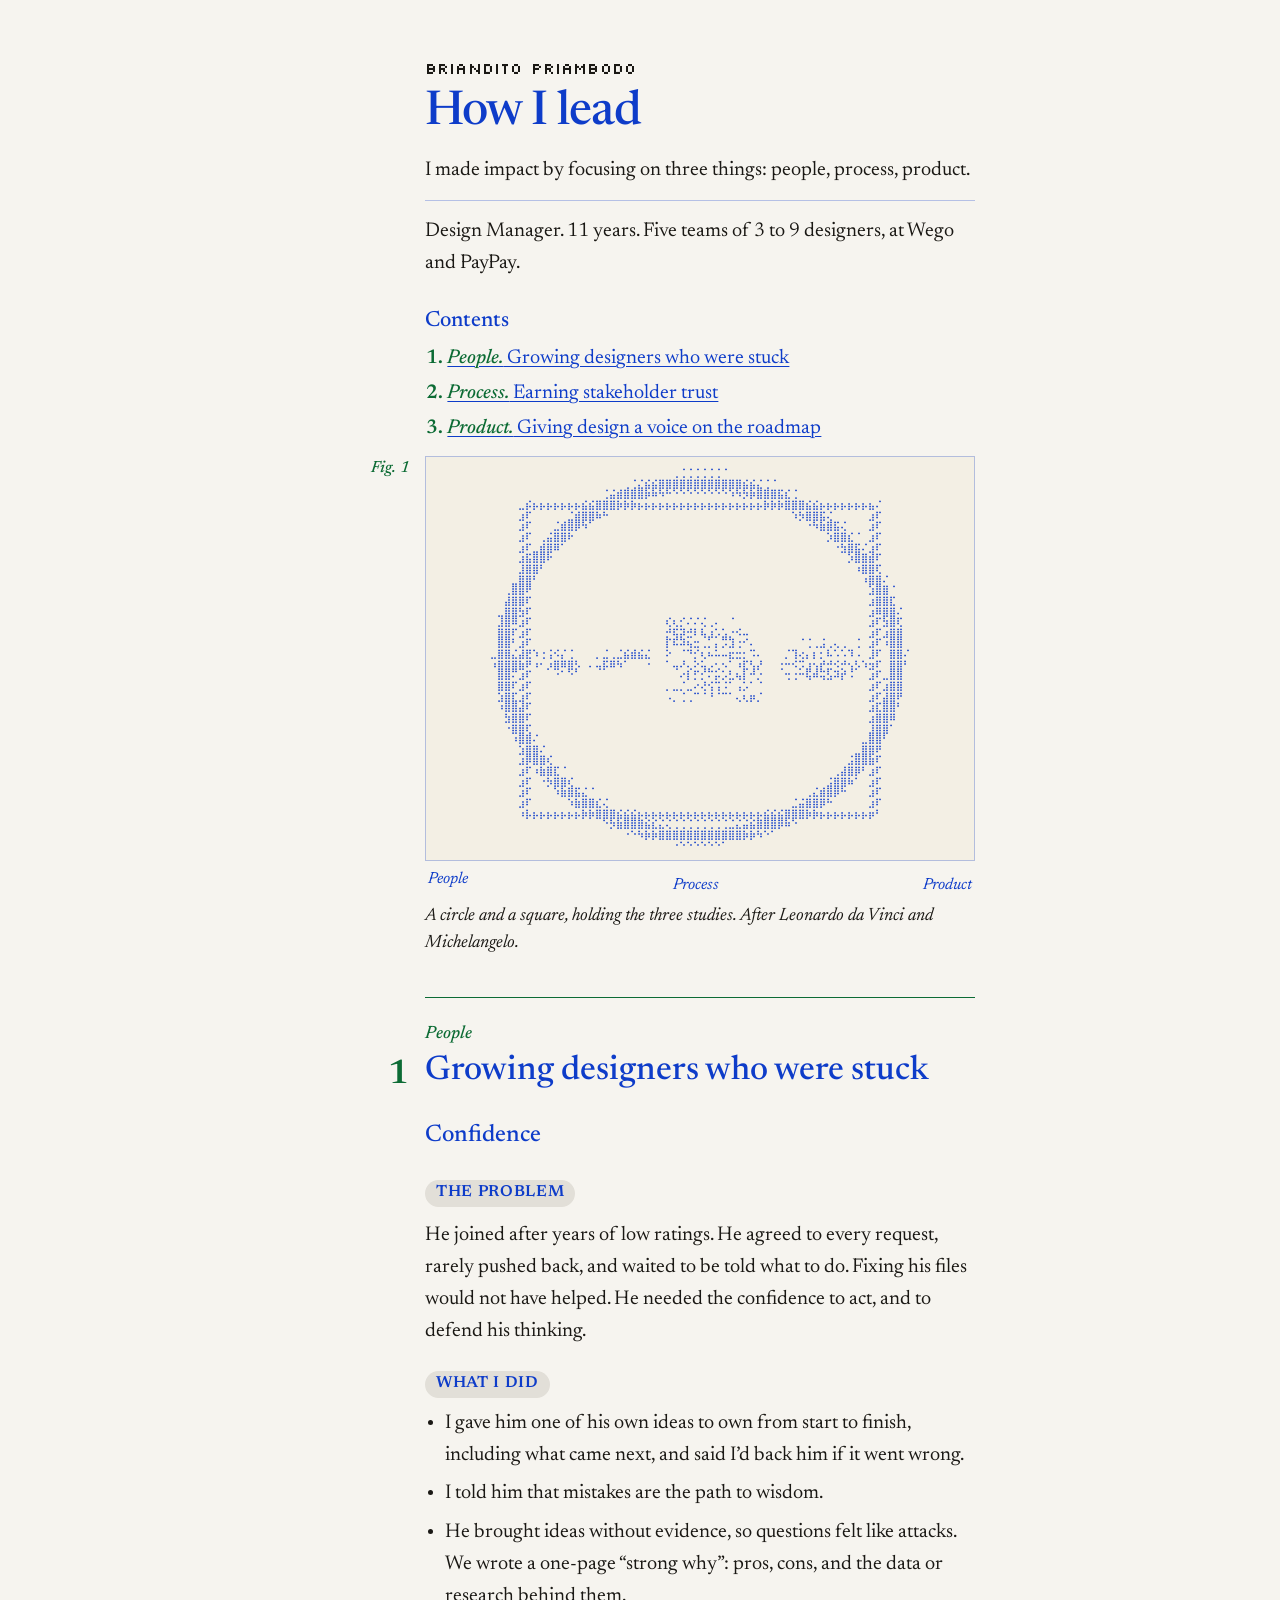
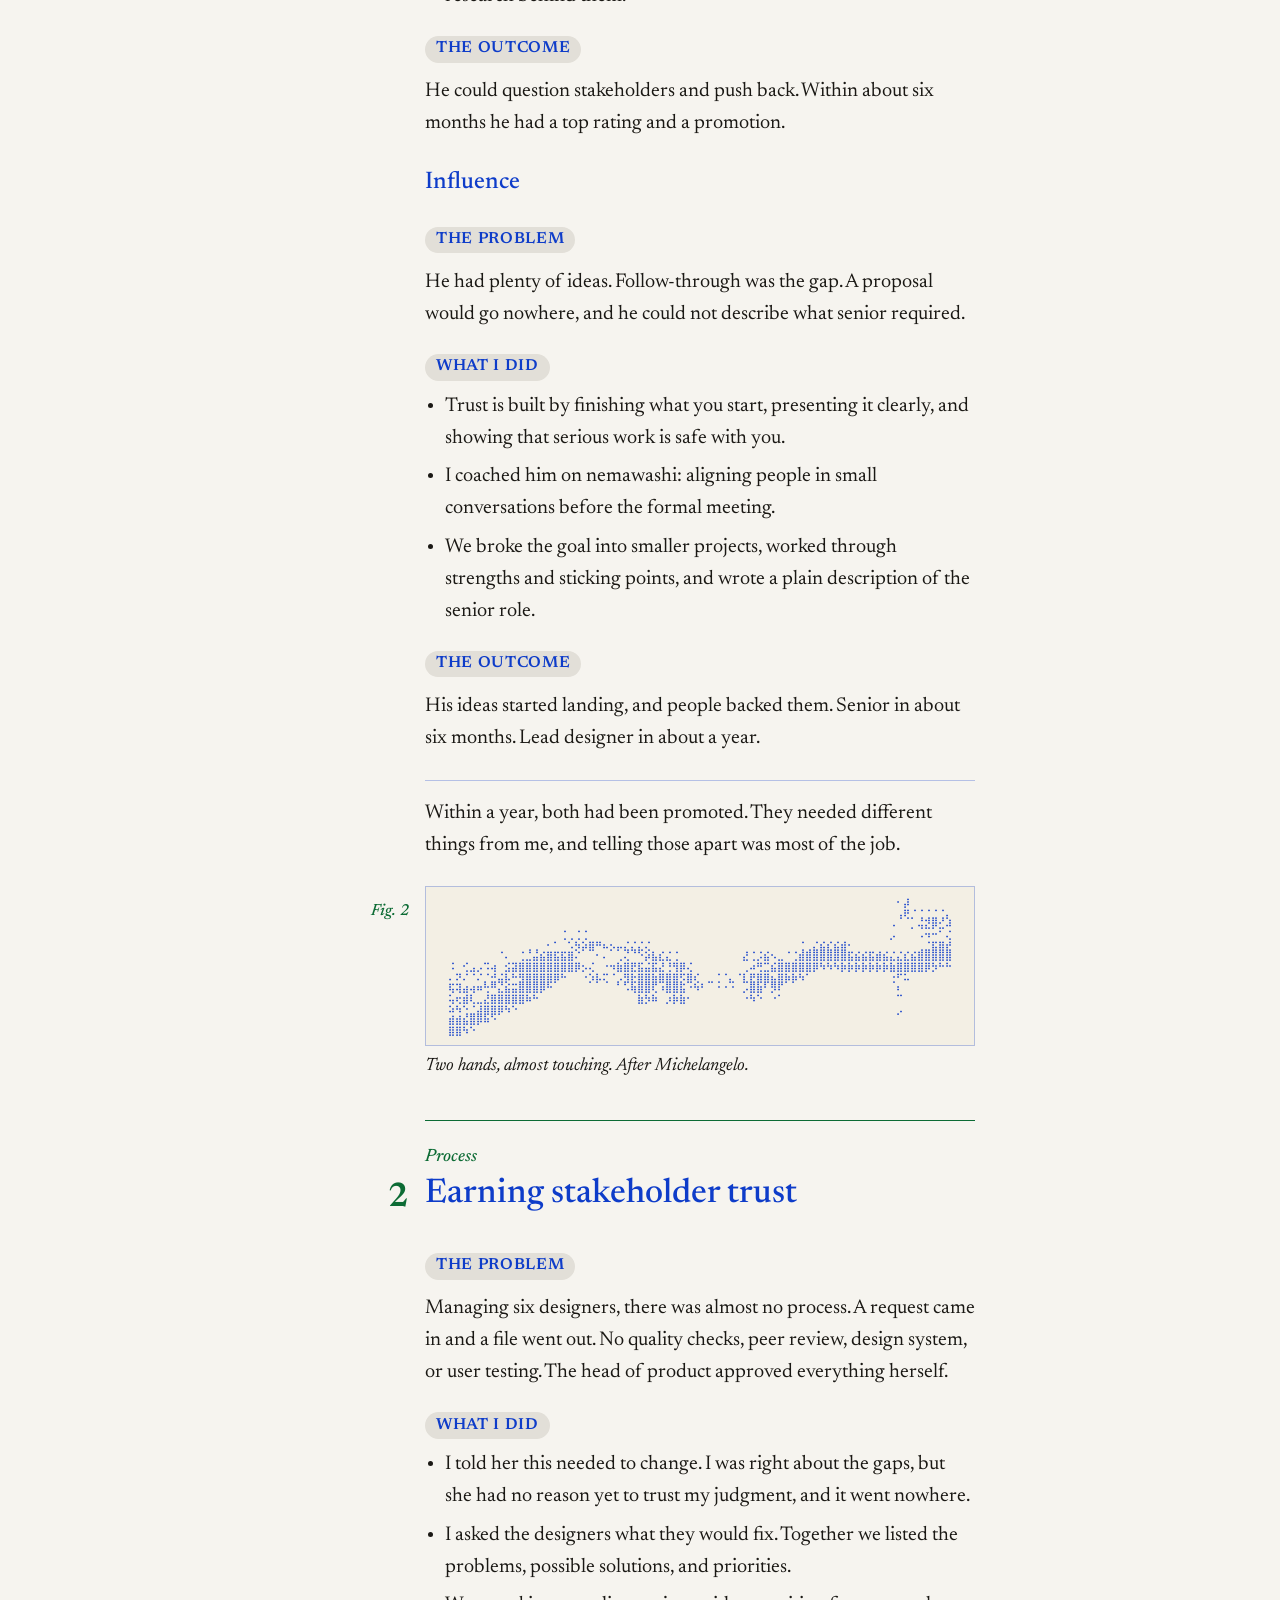
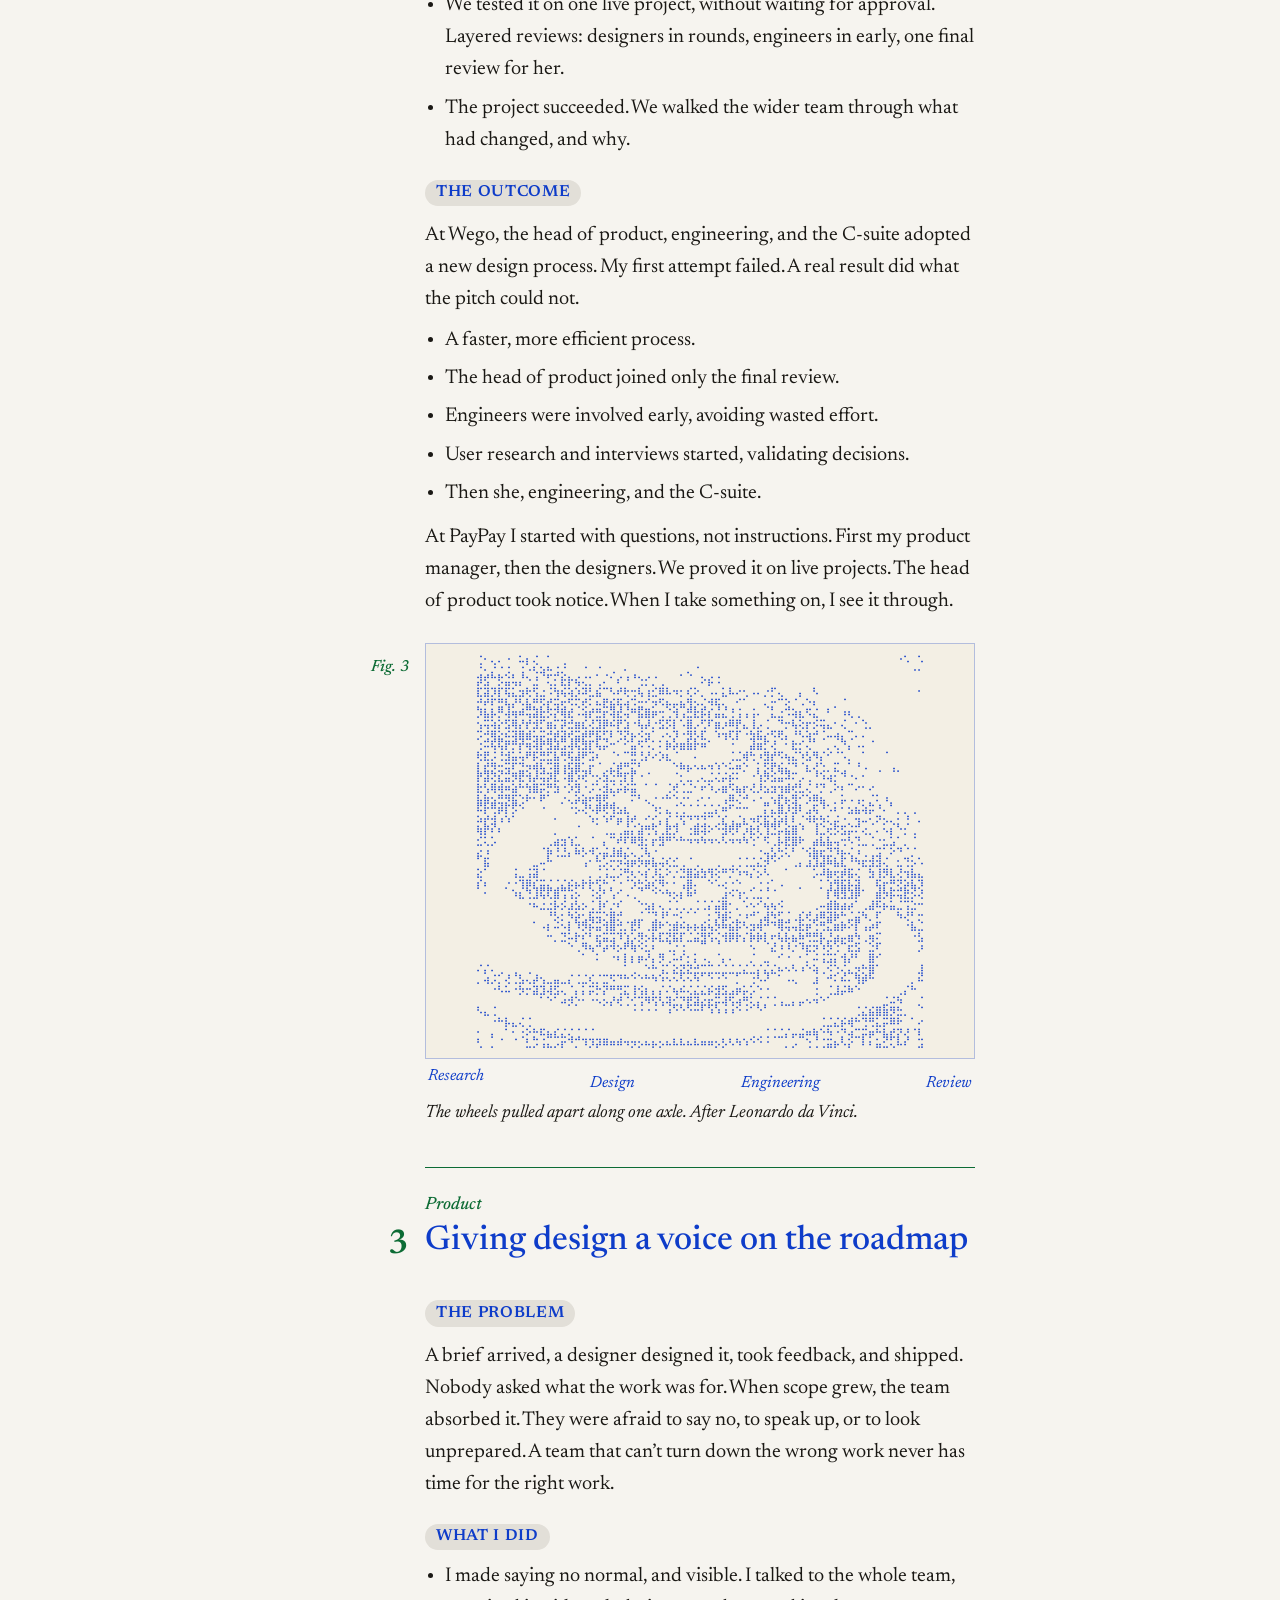
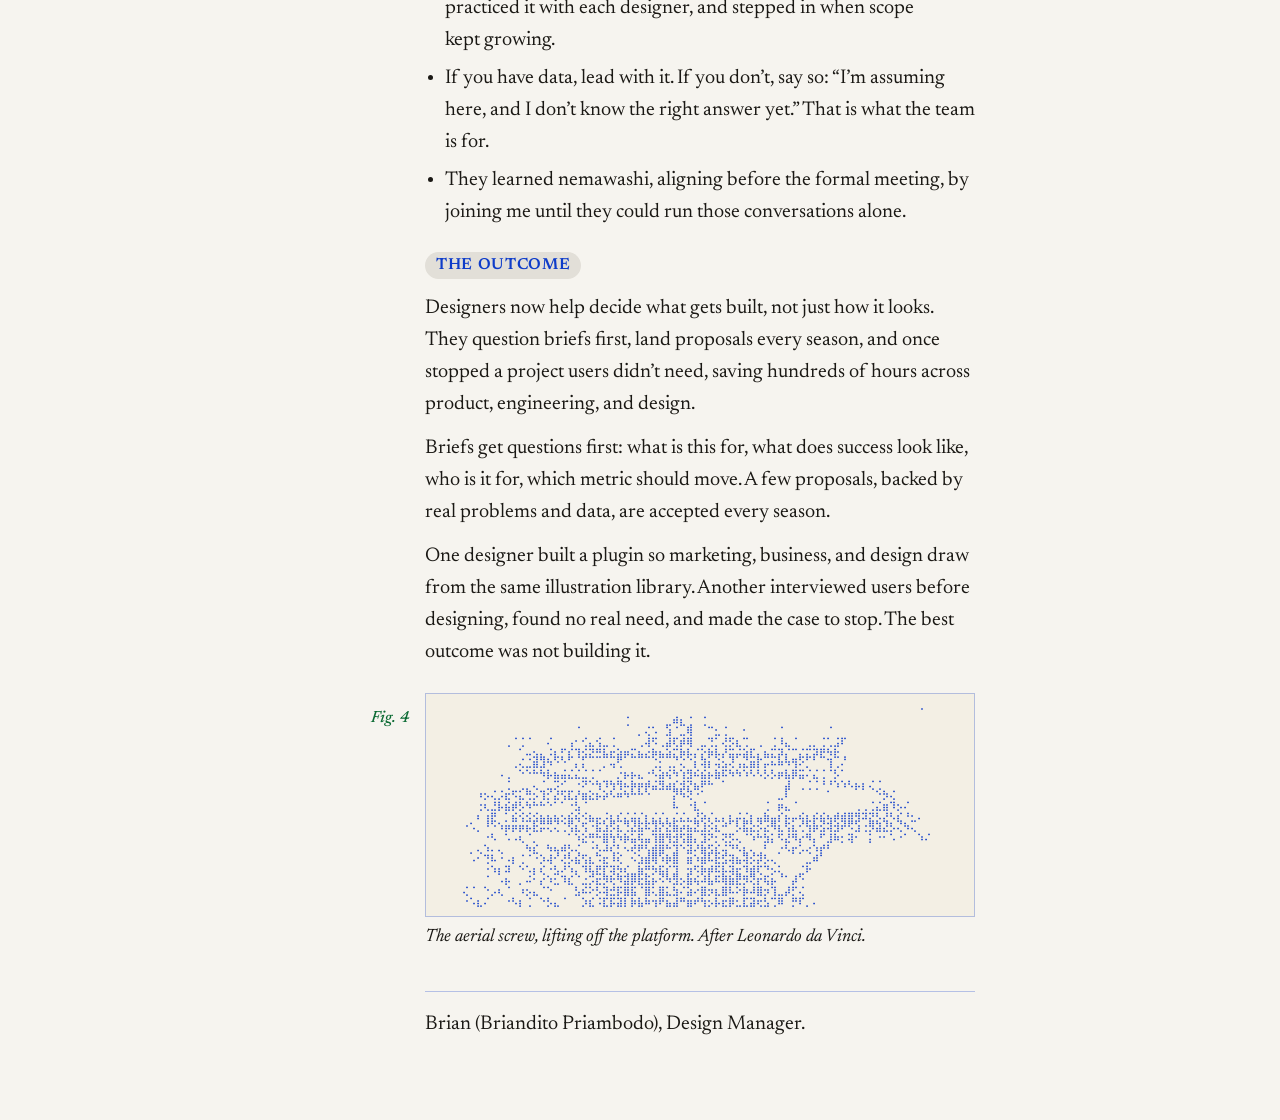
==== commit b8f6b054: "Dither the four figures from public-domain drawings. The plates are Floyd–Steinberg braille from Mic" ====
--- a/index.html
+++ b/index.html
@@ -8,7 +8,7 @@
   <meta name="theme-color" content="#f6f4ef">
   <link rel="preconnect" href="https://fonts.googleapis.com">
   <link rel="preconnect" href="https://fonts.gstatic.com" crossorigin>
-  <link href="https://fonts.googleapis.com/css2?family=IBM+Plex+Mono:wght@400;500&family=Newsreader:ital,opsz,wght@0,6..72,400;0,6..72,500;0,6..72,600;1,6..72,400;1,6..72,500&family=Silkscreen&display=swap" rel="stylesheet">
+  <link href="https://fonts.googleapis.com/css2?family=Cascadia+Mono&family=Newsreader:ital,opsz,wght@0,6..72,400;0,6..72,500;0,6..72,600;1,6..72,400;1,6..72,500&family=Silkscreen&display=swap" rel="stylesheet">
   <link rel="stylesheet" href="styles.css">
 </head>
 <body>
@@ -34,45 +34,51 @@
     <figure class="fig" id="fig-1">
       <p class="fig-num">Fig. 1</p>
       <div class="plate">
-        <pre role="img" aria-label="A circle inside a square. Three studies: two hands, a gear, and an aerial screw."> +                                                              +
-    . . . . . . . . . . . . . . . . . . . . . . . . . . . . .    
-    .                                                        .   
-                       :::::::      :::::::                      
-    .             :::::                    :::::             .   
-                :::                            :::               
-    .        :::                                  :::        .   
-           :::                                      :::          
-    .     ::                                          ::     .   
-         ::                                            ::        
-    .   ::                                              ::   .   
-       ::                                                ::      
-    . ::                                                  :: .   
-      ::   || ||    || ||     + + +              |        ::     
-    .::    || ||====|| ||   + ///// +         .+---+.      ::.   
-     ::   /----+\  /+----\ + / /o\ \ +       /  ///  \     ::    
-    .::   | /// |  | /// |  + \\\ / +         '+---+'      ::.   
-     ::   \----+\  \+----/    + + +          /___|___\     ::    
-    . ::                                                  :: .   
-      ::                                                  ::     
-    .  ::                                                ::  .   
-        ::                                              ::       
-    .    ::                                            ::    .   
-          ::                                          ::         
-    .      :::                                      :::      .   
-             :::                                  :::            
-    .           :::                            :::           .   
-                  :::::                    :::::                 
-    .                  :::::::      :::::::                  .   
-                                                                 
-    . . . . . . . . . . . . . . . . . . . . . . . . . . . . ..   
- +                                                              +</pre>
+        <pre role="img" aria-label="A circle inside a square. Three studies: two hands, a gear, and an aerial screw.">
+                                ⢀⢈⢈⢈⢈⢈⢈⠈                                
+                         ⢀⢈⣌⣮⣮⣿⣿⣿⣿⣿⣿⣿⣿⣿⣿⣿⣿⣮⣮⣌⢈⠈                         
+                      ⢈⣬⣾⣿⣿⣿⡷⠷⠳⠓⠑⠑⠑⠑⠑⠑⠑⠑⠱⠳⡳⡷⣿⣿⣿⣯⣎⢈                      
+          ⣀⡮⡦⡦⡦⡦⡦⡦⡦⣮⣮⣿⣿⣿⡷⡷⡷⡦⡦⡦⡦⡦⡦⡦⡦⡦⡦⡦⡦⡦⡦⡦⡦⡦⡦⡷⡷⡷⣿⣿⣿⣮⣮⡦⡦⡦⡦⡦⡦⡦⣦⠌          
+          ⣰⠏     ⣈⣾⣿⣿⠷⠓                          ⠱⡳⣿⣿⣯⢌     ⣰⠏          
+          ⣰⠏   ⣈⣾⣿⡿⠳⠁                              ⠐⠳⣷⣿⣯⢌   ⣰⠏          
+          ⣰⠏ ⢀⣬⣿⣿⠗                                    ⡱⣿⣿⣎⠈ ⣰⠏          
+          ⣰⠏⣀⣾⣿⠿⠁                                      ⠐⣳⣿⣯⠌⣰⠏          
+          ⣰⣯⣿⣿⠗                                          ⡱⣿⣿⣾⠏          
+          ⣸⣿⣿⠃                                            ⠰⣿⣿⢏          
+         ⣀⣿⣿⠃                                              ⠰⣿⣿⠌         
+        ⢀⣿⣿⠟                                                ⣱⣿⣿⠈        
+        ⣼⣿⣿⠏                                                ⣰⣿⣿⣏        
+       ⣀⣿⣿⣳⠏                                                ⣰⠿⣿⣿⠌       
+       ⣸⣿⠿⣰⠏                   ⢎⢆⡊⠌⠌⢌⢀⠄ ⠈                   ⣰⠏⣳⣿⢏       
+       ⣿⣿⠏⣰⠏                   ⡚⢯⡽⣚⠇⢧⣰⡡⣡⡐⠪⠤                 ⣰⠏⣰⣿⣿       
+       ⣿⣿⠃⣰⠏                   ⡏⠯⠽⢦⣒⢀⡁⡄⡩⣹⢐⠊⠄      ⠈⢈⢀⣨⢀⢄⢀ ⢈ ⣰⠏⠰⣿⣿       
+      ⣀⣿⣿⣌⣼⣟⠱⢐⢨⠪⡌⢈   ⡀⣈⢀⣈⣮⣾⣮⣌  ⠕ ⠈⠙⡊⢆⠦⠥⠤⣖⣒⡂⠩⠄   ⡈⢹⢔⡄⡆⡂⠧⠡⠡⠹⠠ ⣸⠏ ⣿⣿⠌      
+      ⠰⣿⣿⣿⣷⠟⠰⠂⡰⣿⠿⣿⡣ ⠄⢤⡯⠿⠳⠁  ⠐  ⠁⢤⠜⢄⠕⢥⡠⢂⠢⠁⠰⣏⢣⡜  ⢐⠒⠪⡩⣰⢢⡞⣚⠪⡚⢢⡣⠱⣲⠏ ⣿⣿⠃      
+       ⣿⣿⠍⣰⠏   ⠐⠁⠑⠁              ⠔⡇⡋⡊⠍⡥⡡⣃⢦⡇⠚⡐   ⢒⢐⠒⢯⠾⢭⣣⠽⡞⠨  ⣰⠏⣀⣿⣿       
+       ⣿⣿⠏⣰⠏                   ⡀⣀⡈⣀⠔⢜⢪⢩⠨⠁⢠⡡⠁⠈               ⣰⠏⣰⣿⣿       
+       ⣱⣿⣏⣰⠏                   ⠠⡀⢈⢀⠉⠈⠘⠈⠉⠁⢄⢆⡶⡈               ⣰⠏⣼⣿⠟       
+       ⠰⣿⣿⣼⠏                                                ⣰⣏⣿⣿⠃       
+        ⣳⣿⣿⠏                                                ⣰⣿⣿⠿        
+        ⠐⣿⣿⢏                                                ⣸⣿⣿⠁        
+         ⠰⣿⣿⠌                                              ⣀⣿⣿⠃         
+          ⣱⣿⣿⠌                                            ⣀⣿⣿⠟          
+          ⣰⡿⣿⣿⢎                                          ⣨⣿⣿⣷⠏          
+          ⣰⠏⠰⣷⣿⣏⠈                                      ⢀⣼⣿⡿⠃⣰⠏          
+          ⣰⠏ ⠐⡳⣿⣿⢎                                    ⣨⣿⣿⠷⠁ ⣰⠏          
+          ⣰⠏   ⠱⣷⣿⣯⣌⠈                              ⢀⣌⣾⣿⡿⠓   ⣰⠏          
+          ⣰⠏     ⠱⣷⣿⣿⣎⢌                          ⣈⣬⣿⣿⡿⠓     ⣰⠏          
+          ⠰⡧⡦⡦⡦⡦⡦⡦⡦⡷⡷⣿⣿⣿⣮⣮⣮⡦⡦⡦⡦⡦⡦⡦⡦⡦⡦⡦⡦⡦⡦⡦⡦⡦⡦⣮⣮⣮⣿⣿⣿⡷⡷⡦⡦⡦⡦⡦⡦⡦⡶⠃          
+                      ⠑⡳⣷⣿⣿⣿⣮⣎⣌⢌⢈⢈⢈⢈⢈⢈⢈⢈⣈⣌⣬⣮⣿⣿⣿⡿⠷⠑                      
+                         ⠐⠑⠳⡷⡷⣿⣿⣿⣿⣿⣿⣿⣿⣿⣿⣿⣿⡷⡷⠳⠑⠁                         
+                                ⠐⠑⠑⠑⠑⠑⠑⠁                                
+</pre>
       </div>
       <ul class="ann">
         <li>People</li>
         <li>Process</li>
         <li>Product</li>
       </ul>
-      <figcaption>A circle and a square, holding the three studies.</figcaption>
+      <figcaption>A circle and a square, holding the three studies. After Leonardo da Vinci and Michelangelo.</figcaption>
     </figure>
 
     <main id="cases">
@@ -113,18 +119,23 @@
         <figure class="fig" id="fig-2">
           <p class="fig-num">Fig. 2</p>
           <div class="plate">
-            <pre role="img" aria-label="Two hands facing each other. Their fingers almost touch, and a small spark sits in the gap.">       __  __  __                 __  __  __                    
-     _|  ||  ||  |====   *   ====|  ||  ||  |_                  
-    | |  ||  ||  |               |  ||  ||  | |                 
-    | |__||__||__|               |__||__||__| |                 
-    |   //////     |           |     \\\\\\   |                 
-    |  //    \\    |           |    //    \\  |                 
-     \   \\\\//   /             \   \\////   /                  
-      '----------'               '----------'                   
-         ||    ||                 ||    ||                      
-         ||    ||                 ||    ||                      </pre>
+            <pre role="img" aria-label="Two hands facing each other. Their fingers almost touch, and a small spark sits in the gap.">
+                                                                ⠂⡼      
+                                                                ⢠⢟⡈⢈⢈⣈⢈⡄
+                                                               ⠠  ⡀⢬⣝⡿⣊⠼
+                ⢈⢀⢈⢈                                           ⡠   ⠠⠲⠒⠁⢌
+           ⢀⢀ ⠂⠁ ⠡⡳⡵⣿⠛⠦⡢⡤⣌⣌⣌⢌                     ⢈⢀⣌⣮⣎⣮⣾⠂         ⢀⣈⣯⣿⣞
+       ⠈⠄ ⢈⣈⣬⣮⣿⣯⣯⣿⠌  ⠂⠄ ⢀⢌⠈⠑⡵⣧⣎⣌⢈         ⣜⢈⡨⣮⠢⣀⠈⢈⣾⣿⣿⣿⣿⣿⣿⣯⣮⣮⣯⣾⣮⣌⣌⣎⣮⣿⣿⣿⣿⣿
+⠨ ⢊⣠⡠⠩⢴ ⣪⣽⣿⣿⣿⣿⣿⣿⣿⣿⡿⡢⢌ ⠐⠲⣷⣿⣟⣯⣬⣯⣜⢘⢻⡿⢌       ⢀⠴⢛⣉⣮⣿⣿⣿⣿⣿⡿⠳⠳⠳⡷⡷⡷⡷⡷⡷⡷⣷⣿⣿⣿⣿⡿⡳⠓⠓
+⠄⠝⠌⠈⠌⡈⣚⣬⡧⠓⣻⣿⣿⣿⣿⡿⠓  ⠐⡱⡧⢍⠈⡠⣻⣗⣿⣿⣷⣿⣿⣿⡫⣿⢎ ⣀⢈⠈⣄⠈⣇⣟⣿⣿⣦⣿⡷⡷⠳⠁           ⢐⠋⠥      
+⢯⢽⣴⢴⠶⢓⠛⣌⣮⣭⣿⣿⣿⡿⠓         ⠁⠡⢷⣿⣿⢏⠰⣿⣿⣯⠐⠳⠃ ⠐⠐⠐ ⡠⣿⣷⠃⡻⠏                ⠆       
+⢥⢖⣾⢇⣀⣜⣿⣿⣿⣿⣿⠷⠓              ⣷⡳⠷ ⡰⡷⣷⠂       ⠐⠳⠑ ⠐⠁                ⠉       
+⠵⠳⢑⣈⣼⣿⣿⡿⠳⠑                                                      ⡠       
+⣾⣾⣮⣿⡿⠷⠑                                                                 
+⣿⣿⠳⠑                                                                    
+</pre>
           </div>
-          <figcaption>Two hands, almost touching.</figcaption>
+          <figcaption>Two hands, almost touching. After Michelangelo.</figcaption>
         </figure>
       </section>
 
@@ -157,18 +168,45 @@
         <figure class="fig" id="fig-3">
           <p class="fig-num">Fig. 3</p>
           <div class="plate">
-            <pre role="img" aria-label="Four toothed wheels pulled apart along a dotted axle, next to a post with a hanging weight.">            . . . . . . . . . . . . . . . . . . . . . . . . . . . . . . . . 
-     |                                                                      
-     |                                                                      
-     +           + +              + +              + +              + +     
-    .-.        + /+/ +          + /+/ +          + /+/ +          + /+/ +   
-   (###)      +/ / / \+        +/ / / \+        +/ / / \+        +/ / / \+  
-   (###)     +/ /   \ \+      +/ /   \ \+      +/ /   \ \+      +/ /   \ \+ 
-    '-'     + /  /o\  \ + .. + /  /o\  \ + .. + /  /o\  \ + .. + /  /o\  \ +
-     :       +\ \   / /+      +\ \   / /+      +\ \   / /+      +\ \   / /+ 
-     |        +\ \ \ /+        +\ \ \ /+        +\ \ \ /+        +\ \ \ /+  
-     |         + \+\ +          + \+\ +          + \+\ +          + \+\ +   
-   --+--         + +              + +              + +              + +     </pre>
+            <pre role="img" aria-label="A stack of toothed gear wheels on a shaft, from a Leonardo mechanism drawing.">
+⢈⠂⢄⠄⠐ ⠥⡆⢌ ⠁ ⢀                                               ⠐⠡ ⠡
+⢈⢂⡌⡈⡨⡀⢨⠐⠣⢵⣓⣨⢌  ⠈ ⡈⢀⠠ ⠂⢀      ⡀⢄⠈                              ⠐⠂
+⡽⣫⠉⡫⣬⢥⡌⠑⣘ ⢅⡂⣗⡗⢮⢌⡁⢀⠄⠁⠎⠘⠈⢑⡊⡈⢀     ⠕⡮⠨                             
+⣏⣽⡹⡏⢯⣅⣲⢗⢫⣐⠨⢳⢮⢵⡱⠽⣃⣮⠉⠣⠞⢗⢒⢧⢰⣊⠿⠧⠲⡂⢎⠕⡀⠠⠄⣅⠧⠔⢂⠠⠄⡐⡋⢄  ⡄ ⠣              ⠂
+⡚⠞⠏⣛⢧⡜⠣⣧⡛⡫⡞⢭⢖⠫⢍⢞⠅⠦⣟⣮⢯⢴⠩⣒⠊⡲⠫⡦⡤⣦⢻⡢⢌⠺⢯⢄ ⠊⠁  ⢄⡒⠉⢕⠈⠠⠑⠆  ⡀⠈           
+⡹⣧⡧⡛⢼⢶⠾⢭⣽⣗⡫⡝⢿⣞⠠⢵⡞⣛⡖⢽⣞⢬⠛⣯⣿⡶⢒⢈⢺⢠⣛⣗⡯⡎⣬⣌⢘⢨⢠⢨⠄ ⣅⣐⠩⢵⣆⠫⣌ ⠃ ⠰⢆⢀         
+⢢⢭⢵⡕⣫⢿⡜⡞⣺⡋⣶⡍⡽⣚⣶⣎⢜⣹⡿⠮⡟⣱⠐⢧⡼⡐⣫⡫⡇⠡⣿⡠⢋⠏⣶⡰⠿⡟⣄⢸⡠⢈ ⠙⡒⢧⢕⡖⡪⢭⣄⠂⢌ ⠂⢑⡀       
+⡩⢚⢿⣕⠮⢽⣿⣾⢥⡭⣚⡾⣽⢞⣭⡾⠟⣯⣋⠇⢙⡝⡦⠪⣲⠁⠠⠢⡹⠐⣻⡣⣏ ⠱⢲⢏⡏⠐⣳⣯⡔⠫⢟⡄⠘⠣⢵⡚⢈⠤⢴⡄⢉⠄⠄        
+⢐⠭⢯⢯⡟⡛⡞⢶⢽⡟⣻⣽⣩⢼⢯⣻⡏⢧⡬⠒⠁⠊⣥⠫⠡⡁⠅⡷⡵⣶⣷⡗⠶⠁  ⠐  ⣼⣶⡋⢜ ⠂⣗⡊⢌⠁ ⡀⢄⠙⡄⠠⠄⠈       
+⢗⣟⡨⢘⣺⣥⢥⠟⡯⣛⣋⣧⢛⢯⣼⠟⣩⠆ ⠈⠂⠉⣛⢘⡜⠔⡱⣆⠈  ⠄    ⢈⣈⢾⢓⠰⣻⡞⠫⢦⣌⠱⣣⠻⡌⠊⠈⠡⡀ ⠁  ⠈     
+⡇⣞⡻⣒⢭⠏⣙⡲⢾⢧⠩⣿⢰⢯⣿⣁⡖⠈⢀⣌⡾⠛⣍⠃    ⠑⠷⡦⠢⠦⠲⠱⠑⠥⠶⡑ ⡅⡫⡟⣮⣌⠙⠈⣆⢜⢑⡀⣍⢀⠁⠘⠠ ⢀ ⢠⡀   
+⡟⣽⢝⣎⣭⡻⣟⢺⡼⢭⡽⣏⠨⣿⡱⢞⠑⡢⣳⣑⢛⡏⡏⠐⠈   ⠈⡂⣀⢀⢄⣈⢌⡬⡮⠅ ⠐⢱⡻⣪⣬⠽⠍⡠⢀⠘⠱⢴⡂⠙⠐⠄⠂        
+⣗⢣⢿⢾⠶⣵⠓⢳⣿⡭⡛⣳⠐⡱⣻⠐⡨⠡⣺⣌⡬⡮⣭ ⠁⠈ ⢈⢞⢈⣈⠂⠖⠱⡠⣶⠫⣦⡖⢜⡸⣢⣲⢲⣾⢞⣃⢌⠘⡙⢀⠕⠆⠉⠔⠂⠔       
+⣧⣷⣢⣛⡻⣯⢑⠗⠂⠟⠁ ⡐⢄⡵⣵⠖⢿⢟⢈  ⠍⠃⢄⠐⠐⠓⠑⡐⠂⠠⠂⠂ ⢠⠿⢌⠚⠠⠐⣀⢢⡟⡦⣻⠊⡱⠿⣦ ⡀⡥⠠⢠⠄⡈⠅⠰⡀    
+⠯⡗⢛⡾⡏⡫⠑  ⠐   ⠐⡢⢜⠣⡿⢟⢻⣢⣆   ⠱⡂⣄⢈⢈⠈⠈⢈⣈⡌⠶⠋⠒⠒  ⡍⣄⣿⡸⣺⠇⣠⢯⠘⠡⠆⠂⣢⣦⢵⡭⠘⠄⠁⡀⡀⢀ 
+⠵⡞⣺⠰⠱⠁     ⠂    ⠱⡂⠱⠋⡶⢸⠞⡀⠊⡊⡄⡎⢈⢫⠙⢙⢙⠉⢈⣎⢠⣈⣆⠲⢏⣯⣱⡵⡇⠇⡈⠺⢗⡳⢅⡬⠐⡀⢲⠤⢂⠝⡢⢄⡂⢘ ⠄
+⢷⡟⠎⠆       ⡀  ⠈   ⢀⣀⢀⣬⡌⣼⢛⢫⢀⣟⡹ ⢐⣿⢽⠕⠑⣺⢟⠏⡰⣗⢇⢹⣙⡥⣮⣿⠘ ⢸⣈⢖⡫⣫⡬⠍⢔⡀⠄⠢⡆⠑⡂⢀ 
+⣊⢅⡡       ⢀⣴⣲⢱⣁ ⠈ ⡄⠉⠞⠏⠿⣻⡂⡖⣻⠛⠑⠓⠲⠲⠳⠲⠢⠣⠲⠲⠳⢑⠁⠫⢀⡧⣟⣿⠗ ⣴⣧⣧⢤⢒⠣⢙⣀⢈⠐⣂⣡⠁⡀⠈ 
+⣔⠰       ⠈⡷⢘⣘⡄⠷⡣⠺⡡⣬⣸⣾⣌⢄⢈⢧⠐              ⠐⢤⣣⢓⢅⠃⠈⢪⣷⣖⣙⠹⡦⢌⠰⢀⢀⣩⠁⠕⠙⠈⡈ 
+⠁⣯      ⣀⠤⠓    ⢠⠂⢓⡡⡒⡲⢵⡶⡳⡶⣧⢬⢎⣊⢀⠈⢀  ⢀ ⢀⢈⢈⣈⣌⡺⠑⠁ ⢀⡄⣰⣹⣼⠷⣧⣏⠘⠳⣖⣺⣺⢌ ⣂⢙⡢⠡
+⣕⠁   ⢨⣀⢨⣽⠈      ⡀⢈⢨⣈⡨⢛⢆⠢⡎⡸⣅⠕⡐⣙⣿⣵⣳⢻⢕⠛⡙⠱⠲⡌⡢⠣  ⠁   ⡡⠼⣷⢖⡾⣯⢌ ⣳⢸⡻⣇⢜⢲⣧⣄
+⡎⠆  ⡐⠐⢹⡿⣎⣭⣌⢈⣌⡮⡦⡗⡗⢫⠓⡈⠐⠈⡱⣓⣵⢎⠻⠂⠂⢠⣿⠄ ⠑⠡⢔⠐⠑ ⢀⠐⢐⠁⠠  ⡀  ⡁⢱⢻⣯⡧⣽  ⢯⡖⡛⢝⡵⣧⡹
+ ⠂   ⠱⣆⢙⣸⢯⢏⣿⢩⢩⡢ ⠨⣪⠃⢡⠊⠠⢀⠈ ⠑⠑⠳⡢⡆⠷⠃   ⣰⠪⢱⢂⢁⣈⢈⠈       ⡏⢿⣻⣹⡿⠁ ⣾⡳⡯⢭⣟⡪⢜
+       ⠐⠦⣐⣐⡧⡪⣰⣣⡢⢈⢸⠎⡐⠎  ⠑⣢⡆⢄⢈⢈⢀⢀⢈⢈⡌⣬⣿⠂⡀⠡⠢⠊⢦⢦⠪    ⢀⠤⣾⣷⣴⡴⠁⢀⣼⠯⡦⣥⣈⢩⣑⠒
+          ⠘⡣⡂⠳⡵⢂⣯⢭⡑⣿⡚ ⢀⣈⠈⢙⠸⠃⠒⠅⠁⠁ ⡂⡹⣾⠅⡐⠰⠚⢁⣼⠳⣋⢈⢀⣎⢞⣰⠿⣽⡷⠓⣈⣬⠳⡀⠏  ⠳⢜⠃⡒
+        ⠁⠠⡆⠬⠢⡇⠹⡻⡮⣭⢺⣿⢚⡈⣟⠇⢀⣿⠗⢑⣾⠮⡦⡦⣮⢦⡳⠷⣮⡯⠣⣲⢾⠚⠙⢿⢭⢤⣗⡶⢑⢛⣍⣶⡷⠕⡏⢠⡴⠏   ⠐⣧⣈
+          ⠒⡀⣙⠥⡗⠎⠃⣖⣭⣩⠹⢱⡡⡻⡢⡧⣏⣝⣯⡏⣈⣬⣻⢫⢌⢺⡿⡗⡌⡷⡷⡇⠖⢧⡧⣦⠷⢛⣛⡧⣘⣴⡤⣶⠳⢀⢶⠍    ⠐⣣
+             ⠑⢀⠻⢦⠚⡴⠺⡢⠟⢷⠪⣂⠆ ⢈⡐⢐  ⠉ ⠈    ⠢ ⠈⣜⠰⠸⡐⠹⣖⡲⠱⡳⢑⠉⣖⣫ ⣑⠏     ⡰
+               ⠁ ⠅ ⠐⠆⡇⡆⡶⠜⡄⡻⢀⠥⠎⡂⡅⠠⡀⠈⡄⠄  ⡈ ⣀ ⠊⠐ ⠂⡁⠬⢨⣩⡅⢺⡜⠃ ⣿⠊      
+⠌⡌⠄⢀ ⢀ ⢀             ⠁⢀ ⠑⠓⢨⡁⣕⣝⣝⣚⣉⣉⣈⣈⣈⣈⣌⣈⡌⣌⣌⠦⠢⠣⠰⠑⢵⢀⠪⢑⢌⣄⡲⡓⣿⠁     ⣸
+⡀⢴⡨⡁⢜⢈⣣⢄⡼⢢⣀⣤⣀⡌⢈⣈⢎⡈⣉⠫⠙⠓⠑⠑⠓⠳⠱⠢⠢⠣⠢⠳⠁⠑⠐⠑ ⡁ ⢐⠣⠜ ⠁⠠⢄  ⣰ ⠚⠅⠮⠄⢻⡾⠓     ⡀⠮
+  ⠐⠣⠥⠐⡳⡒⣽⣹⢼⣫⢄⠈⡄⡅⡭⡓⡝⠛⢛⣍⢸⢪⡆⡄⡌⠌⢦⠮⢌⣌⣌⡮⣺⣫⣠⡶⡥⡡⠑⠐      ⢐ ⢈⣸⡬⠷⠑     ⢀⡌⠓ 
+         ⠁⠑⠁⠴⡺⡑⠂⠐⠢⡢⡜⢞⢈⢊⢩⠻⢫⢣⢽⣊⡙⣟⣽⣔⣖⡭⢼⢫⢴⢛⢅⡌⡈⢈⢠⣀⡄⡤⠢⠲⠑⠁       ⣈⠬⠳  ⡈
+⠣⣄⢈                   ⠐⠐⠐⠐ ⠰⠑⠑⠑⠒⠃⠱⠱⠰⠰⠑⠐⠁⠑⠁            ⢈⣌⣮⣿⣷⡻⣓⡀ ⠈
+  ⠐⠓⡧⣄⢌⢈                                         ⢈⣈⣌⡮⢾⠓⢙⢛⣅⡭⠿⠗ ⠁⠔
+⠂ ⡄ ⠁⠂⢐⠕⡓⠯⣦⣎⣌⢌⢈⠈⠈                      ⢀⢀⢈⢈⣈⡌⡤⣬⠶⢷⠑⠳⠐⡙⢴⣉⡭⡶⠓⣧⣞⡝⢜⠈⠇
+⢃ ⡀⠈ ⠈ ⣃⡩⢨⣄⡠⡖⠙⡉⠹⡹⡽⠿⠶⠾⠲⡲⡢⠦⡦⡢⠦⠧⠧⠦⠧⠶⠶⡢⡣⠣⠳⠱⠑⠑⠐  ⡀⡠ ⢑⢈⢈⣭⡦⠣⡕ ⠇⠆⣥⣊⢅⠧⠎ ⣩
+</pre>
           </div>
           <ul class="ann ann-4">
             <li>Research</li>
@@ -176,7 +214,7 @@
             <li>Engineering</li>
             <li>Review</li>
           </ul>
-          <figcaption>The wheels pulled apart along one axle.</figcaption>
+          <figcaption>The wheels pulled apart along one axle. After Leonardo da Vinci.</figcaption>
         </figure>
       </section>
 
@@ -202,38 +240,29 @@
         <figure class="fig" id="fig-4">
           <p class="fig-num">Fig. 4</p>
           <div class="plate">
-            <pre role="img" aria-label="A spiral linen screw on a mast, above a round platform, with a few marks of lift.">                         |                                      
-      '              .--+--------------+--.              '      
-        '          /       //////////       \          '        
-          .       /      ////////////        \       .          
-                 /      //////////////        \                 
-                 \       \\\\\\\\\\\\\\        /                
-                  \        \\\\\\\\          /                  
-                   '+--------------------+'                     
-                 /       ////////////        \                  
-                /      //////////////        \                  
-                |     ////////////////       |                  
-                \       \\\\\\\\\\\\\\        /                 
-                 \         \\\\\\\\          /                  
-                  '+--------------------+'                      
-                /        //////////          \                  
-               /       ////////////           \                 
-               |      //////////////          |                 
-               \        \\\\\\\\\\\\           /                
-                \          \\\\\\             /                 
-                 '.--------------------.'                       
-                         |                                      
-                 ________________________                       
-               .'                        '.                     
-             .'        ____________        '.                   
-            /        .'            '.        \                  
-           /________/_______||_______ \________\                
-                  ||               ||                           
-                  ''               ''                           
-        .                                      .                
-           .                                .                   </pre>
+            <pre role="img" aria-label="A spiral linen screw on a mast, above a round platform, with a few marks of lift.">
+                                                                 ⠐  
+                       ⢈     ⣀⠾⣆⢈ ⢈                                 
+                ⠈        ⡀⢌⠡ ⣱⠈⣀⢿  ⠉⣂⢈  ⠂    ⠈      ⠈               
+      ⢀⠈⢈⠈  ⠌  ⢠⠂⢊⣄⢪⣀⢈   ⢀⢼⠫⢀⣼⢏⡾⢿ ⣀⢙⡁⢜⡫⣆⢉ ⢀ ⢈⠸⣄⠈ ⢀⡀⢈⢁⣨⠏             
+        ⠁⠤⣢⣄⠨⣆⡋⣎⢹⣪⣝⣛⣧⣖⣵⡶⣍⣦⣔⡷⣦⣵⣍⡷⡧⡌⡕⡷⡧⡜⣭⡬⣵⣏⡄⣦⣍⡽⡌⠉⣌⣍⡽⣟⠳⣗⢀             
+       ⢀⢌⣈⣾⣹⠳⠑⠑⠁⡄⡅  ⡀⢤⢋    ⢈⡂⢀⡈⢌⠈⡆⢽⡆⢬⣢⢜⢠⣌⣶⡏⡤⠦⠷⠳⢻⠕⡁⠁ ⢹⢀⠌             
+     ⠠⢀ ⠑⠑⠓⠳⡧⣦⣬⣌⣌⣈⢈⠈  ⡐⡦⡦⣄⠐⠣⣵⢮⠳⢱⣻⠮⣮⡦⣷⠯⠳⠳⠱⠣⠣⡣⡣⡶⣧⡿⣭⠌⣌⢈⠈⡣⠁             
+      ⢈ ⢀⡀⢄⠈⣀⡩⠊ ⠐⠝⠑⢳⠹⢳⢻⠦⡷⡶⡾⣬⣻⣴⣎⣺⡝⣦⠟⠓ ⠁        ⣼ ⢀⢈⢈⠘⠘⠱⠱⠣⡦⡆⢌⢈        
+  ⠰⡢⢌⡨⣖⠫⣅⢛⡢⢹⡊⣜⢫⣏⡜⣶⣕⡦⡵⠣⠶⠳⠓⠓⠑   ⡝⠳⢝⠐⠁          ⣀⠇     ⠁      ⠑⡳⢌      
+  ⢐⢆⣘⡧⣮⡾⡣⠳⠓⠓⠑⠁⠁⠐⣣⠈            ⠧ ⠐⣇⠈        ⢈ ⡶⣄⠈        ⢀⢀⢈⣌⣶⠹⡢⠌    
+  ⠆⢰⣟ ⡁⣮⢪⣪⣪⣦⣦⣦⡢⣮⢮⠪⣦⡤⡨⣆⣎⣌⣬⡌⡆⣌⡌⡄⣌⣌⣄⣜⡵⡌⣄⡄⣆⡬⣌⡆⣤⣷⣤⡎⡦⡤⢮⣆⡮⣮⢦⡾⣾⣿⣻⠽⣝⡣⣜⠣⣎⠘⣂⠄  
+⠐⠡⡀⠘⠑⠱⡶⡶⡶⡦⣗⡭⢍⢌⢈⢫⣆⢫⠐⣯⣱⡫⣆⢙⣜⣯⠯⣹⡝⣝⣷⡴⣦⣝⣸⡪⣆⠚⠁⡣⣯⣕⡪⣔⠻⣆⢫⣆⢊⢳⡷⣪⢽⣺⠞⠫⣱⢐⡻⣽⣜⡣⢌⠳⢄   
+   ⠐⠣ ⠡⠠⢆⠈⡀    ⠁⠱⣕⢛⠓⣿⢳⠳⡷⣥⢯⣤⢹⣿⢻⣺⢫⣿⡄⣹⠝⡂⢝⡫⢄⠈⠱⠓⣳⡅⠫⣜⠻⡔⠻⡄⠋⣸⠷⡂⢽⠂ ⡅⠐⠂⠡⠐⠁ ⠱⠌ 
+ ⡀⢄⠱⠄⢄   ⠳⣎ ⠳⢦⠾⡣⢌ ⠐⡣⠼⢎⡃⠢⢞⠟⢣⣾⣿⠓⣹⠑⣽⠜⣷⣫⣎⢬⠙⠣⣆⢄⢀⠃ ⡐⠣⡖⡡⢔⠱⡞⠃               
+ ⠠⠂⢙⠧⠐⠠⡆⢈⠈⠐⡱⢼⠊⢜⡣⣮⢫⣆⠩⣖⠸⢎ ⠢⣱⣾⢿⠱⡷⣿ ⣶⠱⣾⠧⣗⣫⢽⣦⢽⡪⡽⡣⢄    ⣀⠾⠁                
+   ⠐⠱⡆⠽ ⠑⠡⡆⢎⠐⣣⠜⠱⡄⠹⢧⣟⡏⢽⡳⢎⣀⣷⡛⡳⣯⡎⣹ ⣲⠫⡷⡾⠯⡧⢽⣖⠹⣾⢏⠙⡢⢅  ⣈⠗                  
+   ⠈ ⠠⡦ ⡀⠬⠂⡔⠱⣂⠹⣎⠈⣐⡩⣖⡻⢗⠻⣽⡿⣗⣯⡦⠪⠳⣻⡢⣷⢮⠼⣧⠯⢿⣷⣟⡻⢝⡖⢯⡦⠈⠁⡼⠑                   
+⢌⠈ ⠑⡠⢆⠈ ⠰⡢⣄⠈⠑   ⣣⠮⠕⡣⢽⣚⡯⣿⣯⠈⣿⢅⣿⣅⣳⠌⣵⠔⣿⡲⣆⣿⠧⠕⡷⠼⣿⡲⢹⣀⡼⡋⢌                   
+⠐⠡⣆⠌  ⠐⠣⡆⢈ ⠑⡣⣄⠈  ⡱⣎⠨⣏⡯⣽⡇⡷⣧⠷⢲⠟⣦⣼⠛⣶⠞⢳⡢⡧⣖⡿⣂⣏⣽⢖⣣⢉⠿ ⡛⠏⡀⠄                 
+</pre>
           </div>
-          <figcaption>The aerial screw, lifting off the platform.</figcaption>
+          <figcaption>The aerial screw, lifting off the platform. After Leonardo da Vinci.</figcaption>
         </figure>
       </section>
     </main>
@@ -255,7 +284,6 @@
         });
       }, { threshold: 0.22 });
       figs.forEach(function (fig) {
-        fig.classList.add("pending");
         io.observe(fig);
       });
     })();
--- a/styles.css
+++ b/styles.css
@@ -255,11 +255,17 @@
   width: max-content;
   max-width: 100%;
   color: var(--blue);
-  font-family: "IBM Plex Mono", "DejaVu Sans Mono", ui-monospace, monospace;
-  font-size: clamp(5.5px, 2.05cqi, 12px);
+  -webkit-text-fill-color: var(--blue);
+  font-family: "Cascadia Mono", ui-monospace, monospace;
+  font-size: clamp(6px, 2.15cqi, 12.5px);
   font-weight: 400;
-  line-height: 1.08;
+  font-variant-emoji: text;
+  -webkit-font-smoothing: antialiased;
+  -moz-osx-font-smoothing: grayscale;
+  line-height: 0.92;
+  letter-spacing: 0;
   white-space: pre;
+  opacity: 1;
 }
 
 .ann {
@@ -275,7 +281,7 @@
   line-height: 1.3;
 }
 
-.ann-4 { margin-left: 14%; }
+.ann-4 { margin-left: 0; }
 
 figcaption {
   margin-top: 0.4rem;
@@ -323,12 +329,14 @@
 }
 
 @media (prefers-reduced-motion: no-preference) {
-  .fig.pending pre { opacity: 0; }
-
   .fig.inview pre {
-    opacity: 1;
-    transition: opacity 0.85s cubic-bezier(0.16, 1, 0.3, 1);
+    animation: fig-in 0.8s cubic-bezier(0.16, 1, 0.3, 1);
   }
+}
+
+@keyframes fig-in {
+  from { opacity: 0.45; }
+  to { opacity: 1; }
 }
 
 @media (prefers-reduced-motion: reduce) {
@@ -336,6 +344,7 @@
 
   .fig pre {
     opacity: 1 !important;
+    animation: none !important;
     transition: none !important;
   }
 }
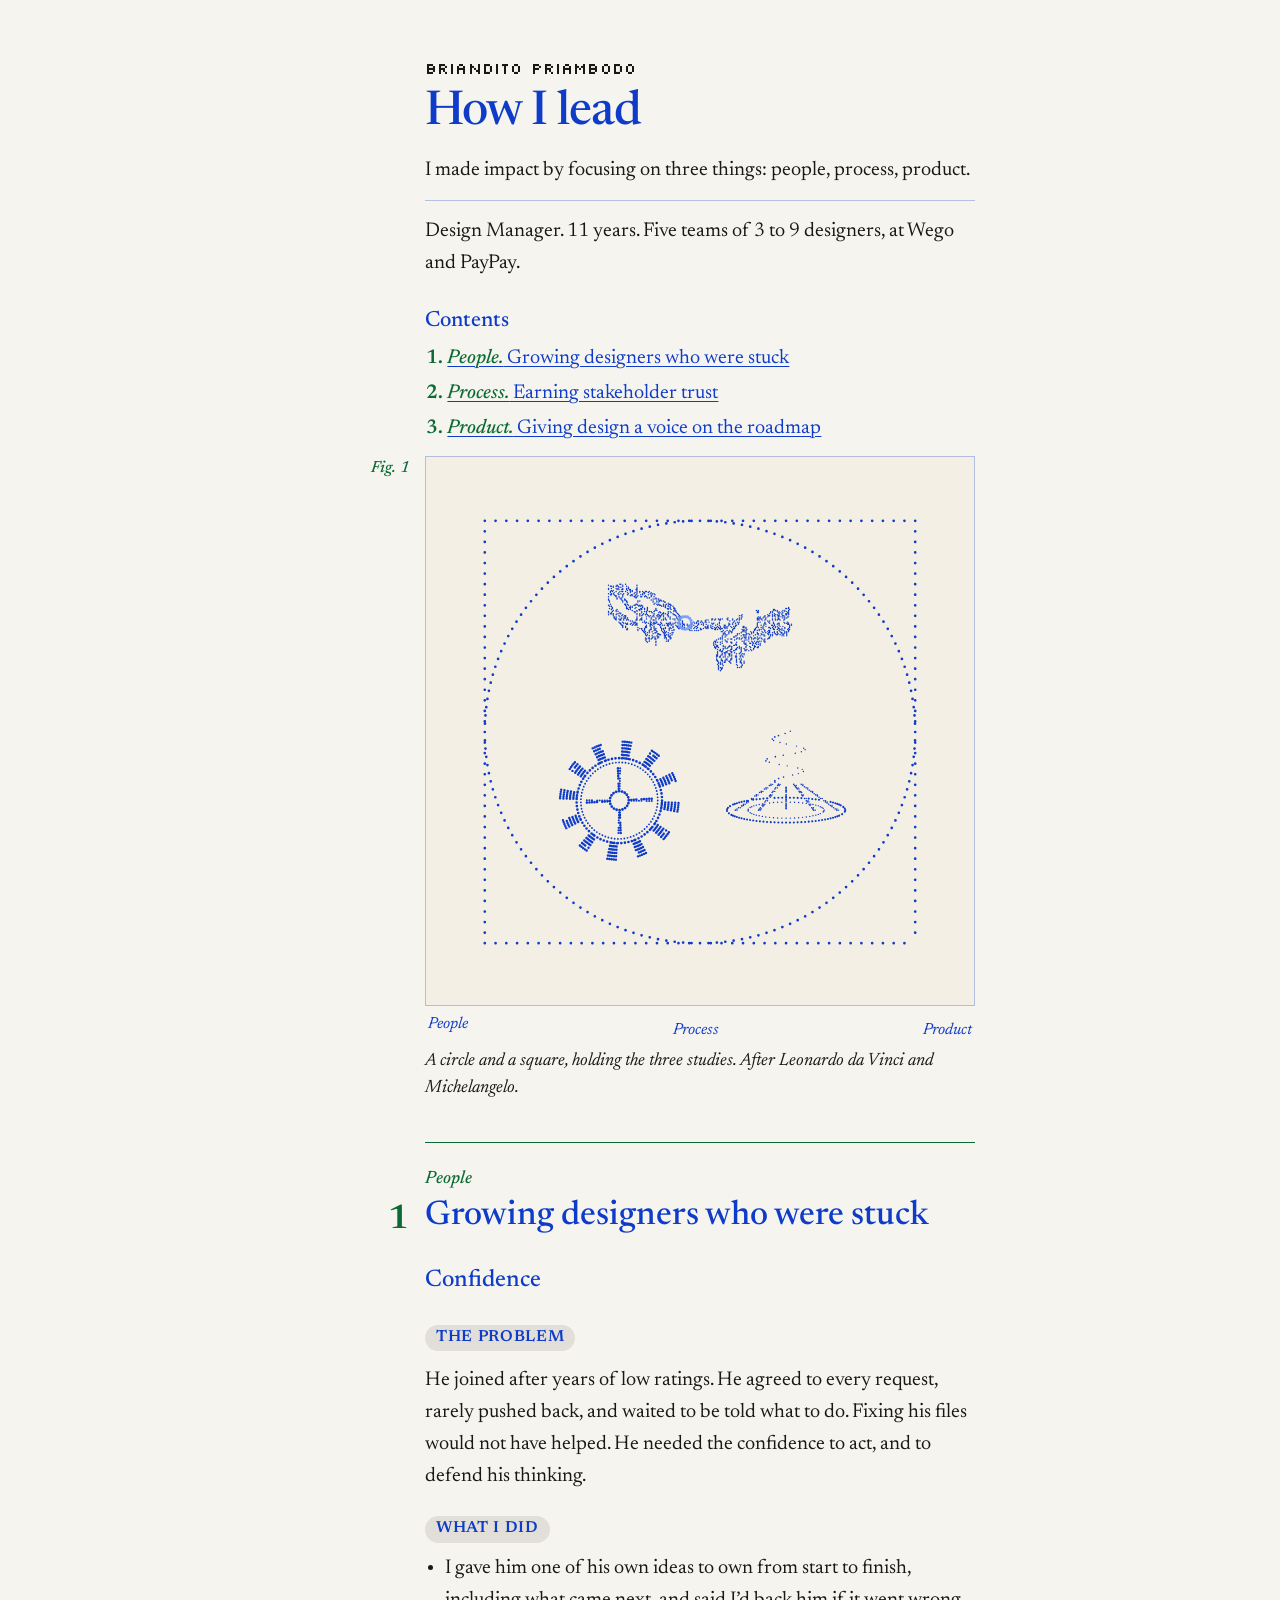
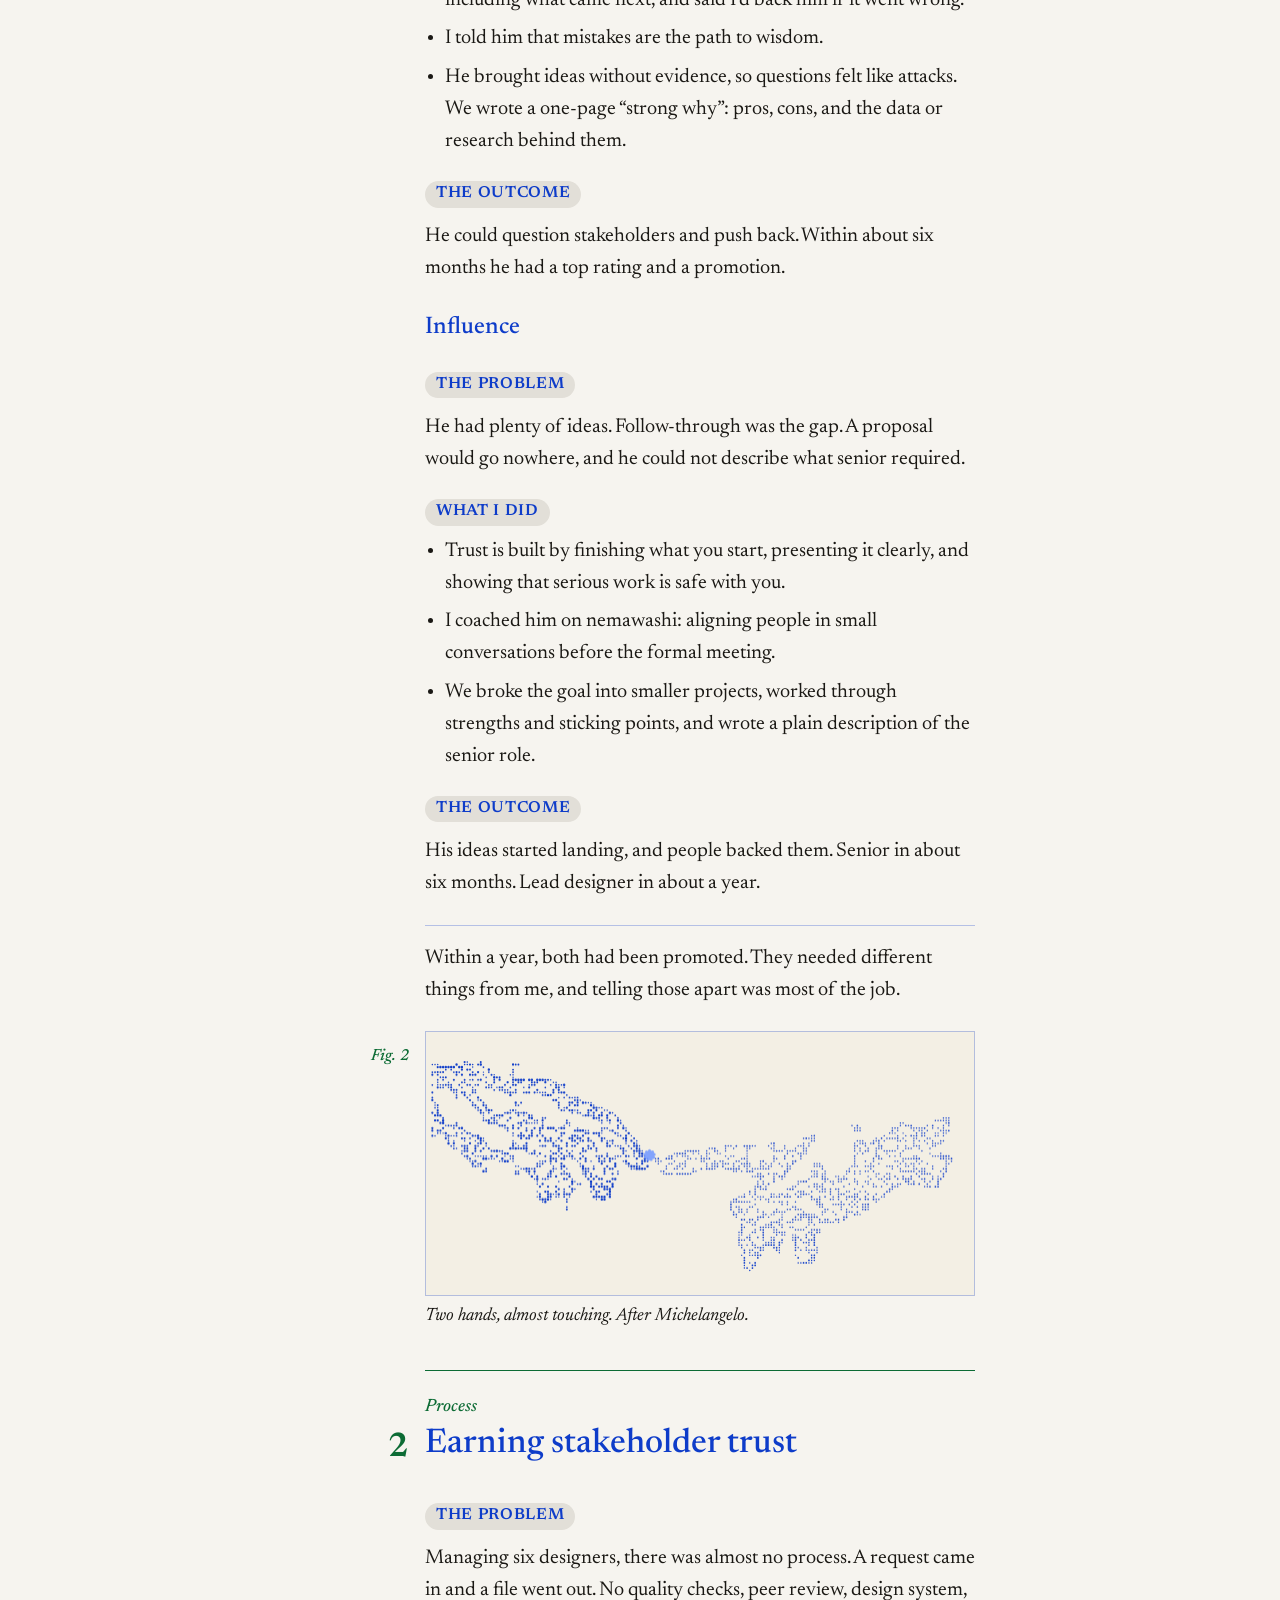
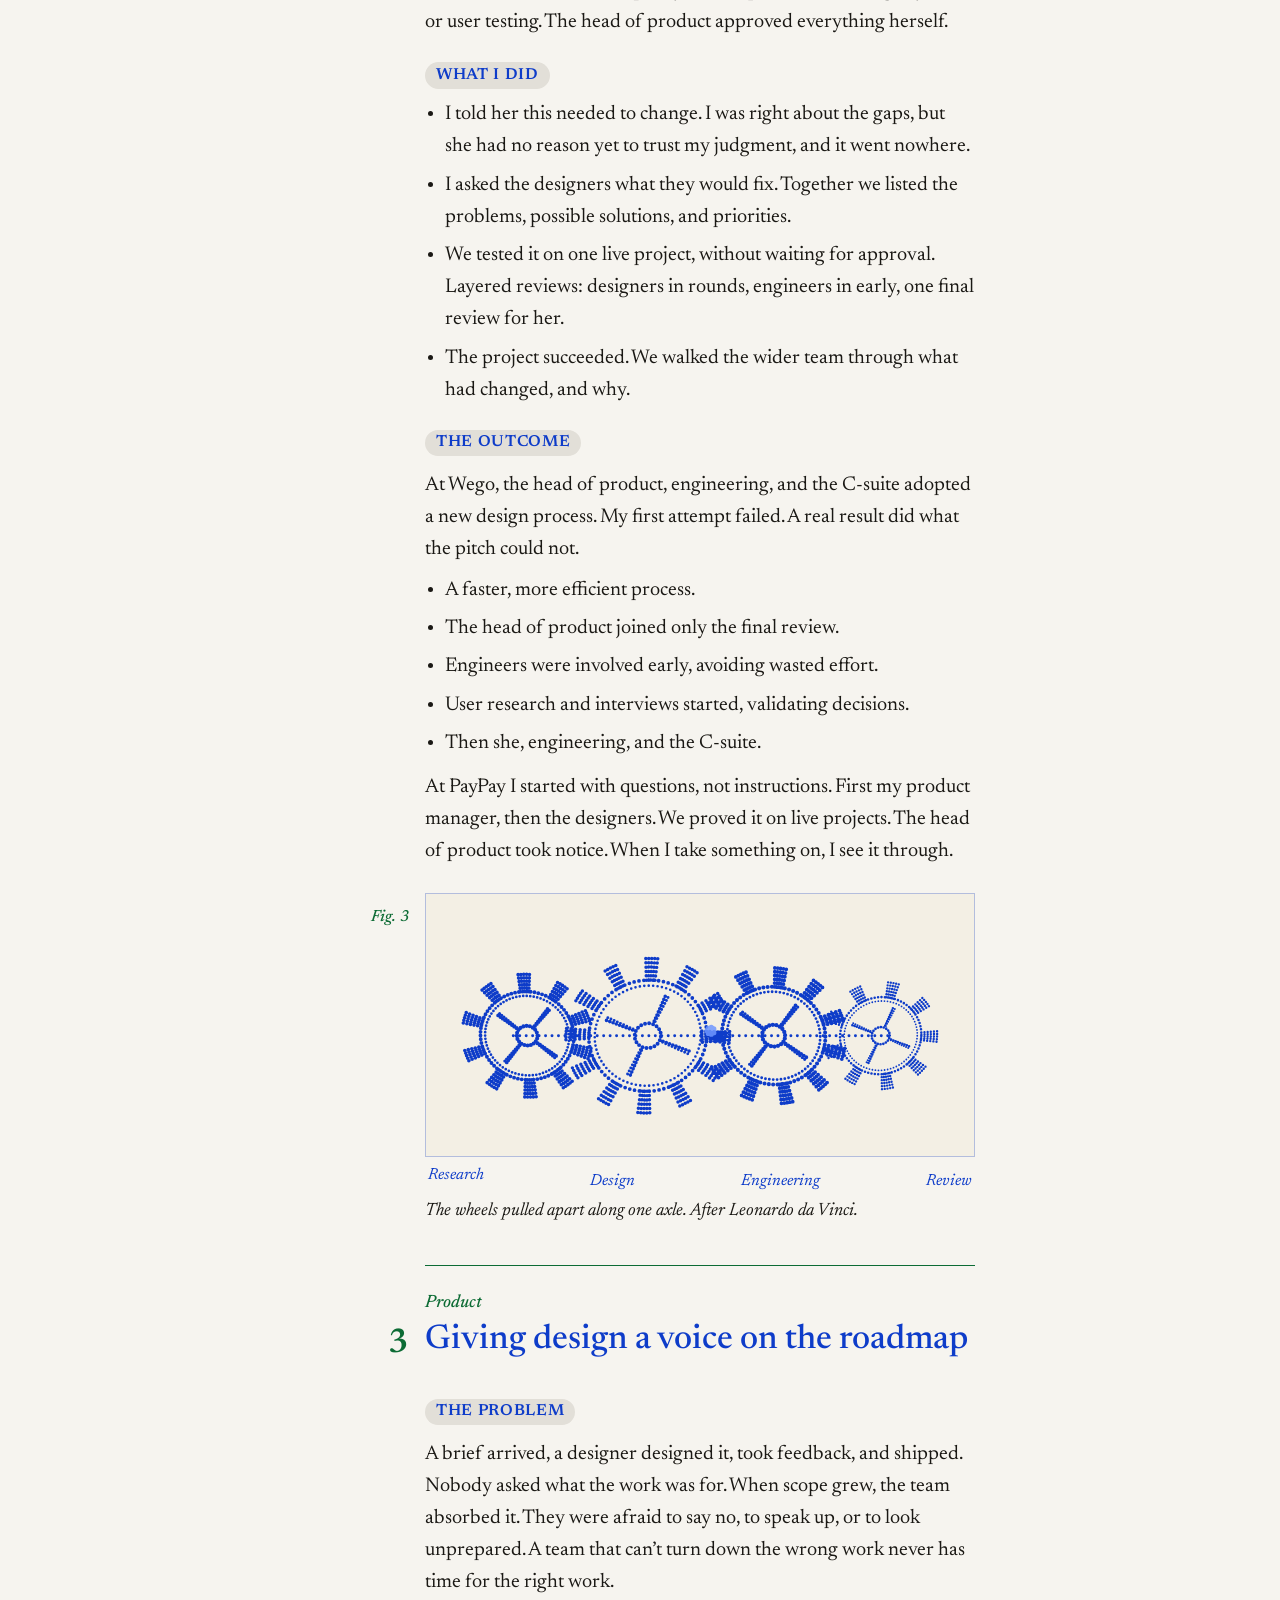
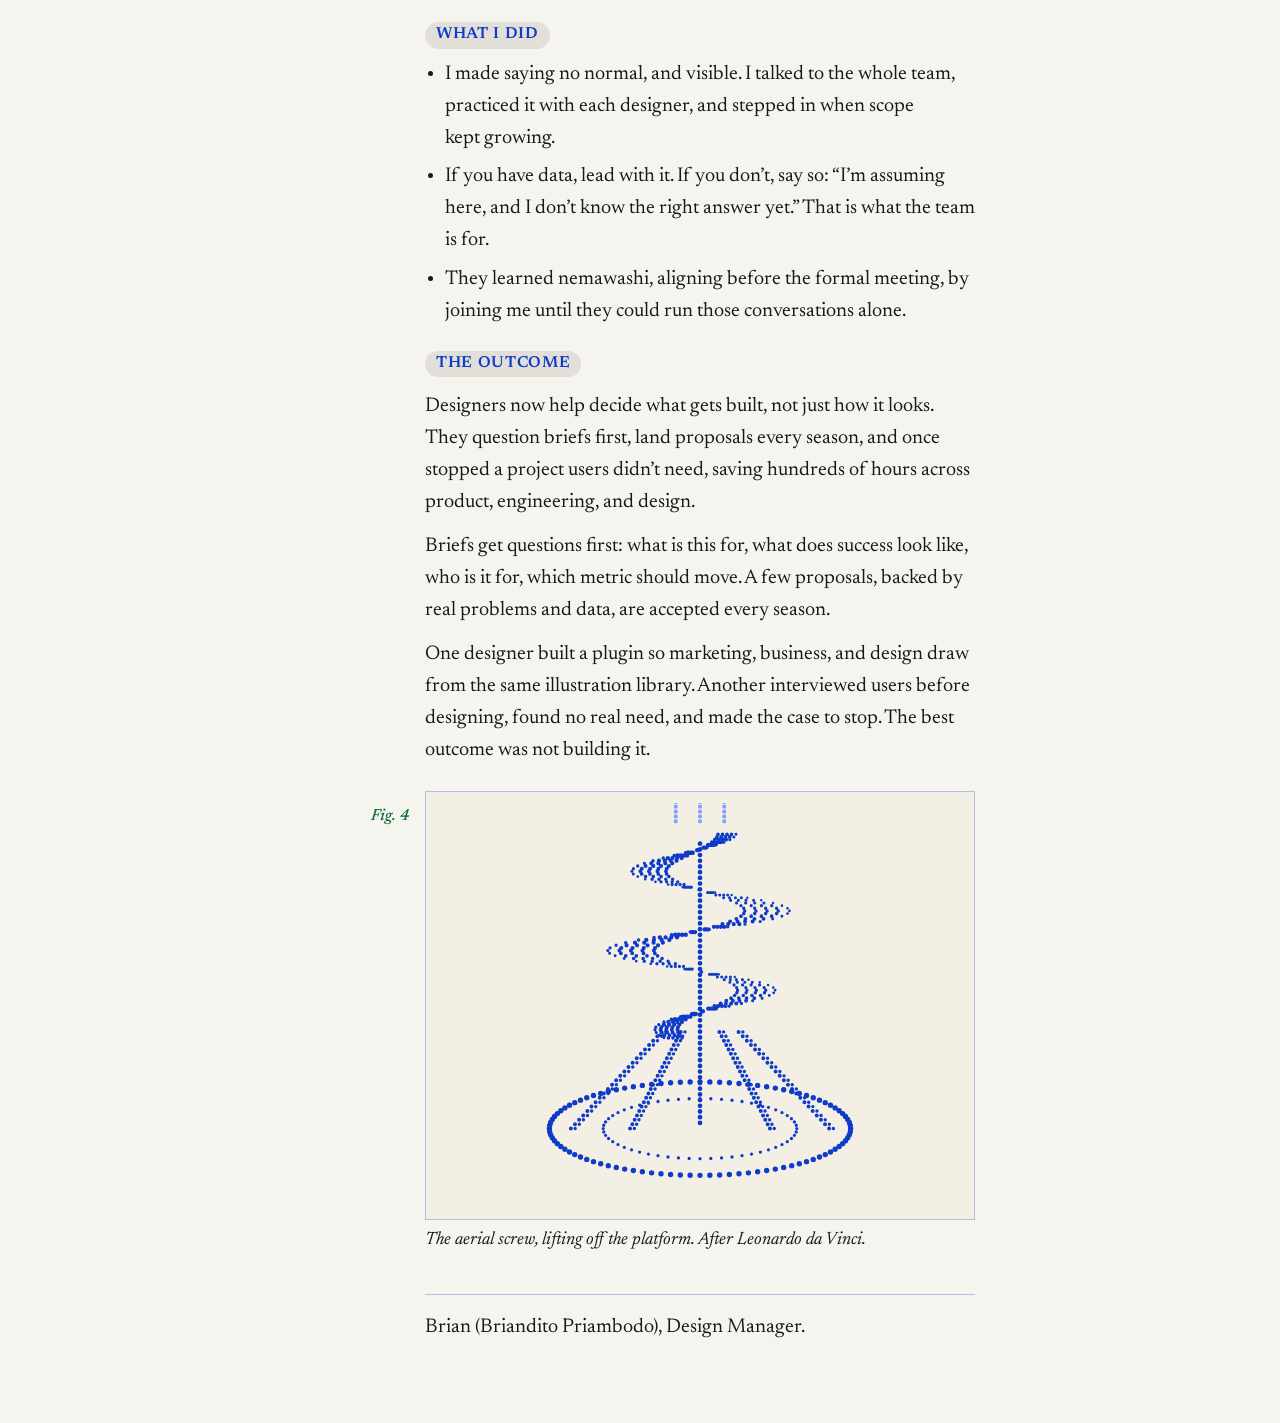
==== commit d6106f82: "Replace the braille plates with shared dot fields. The left hand was a solid mass. Both hands now sa" ====
--- a/index.html
+++ b/index.html
@@ -8,7 +8,8 @@
   <meta name="theme-color" content="#f6f4ef">
   <link rel="preconnect" href="https://fonts.googleapis.com">
   <link rel="preconnect" href="https://fonts.gstatic.com" crossorigin>
-  <link href="https://fonts.googleapis.com/css2?family=Cascadia+Mono&family=Newsreader:ital,opsz,wght@0,6..72,400;0,6..72,500;0,6..72,600;1,6..72,400;1,6..72,500&family=Silkscreen&display=swap" rel="stylesheet">
+  <link href="https://fonts.googleapis.com/css2?family=Newsreader:ital,opsz,wght@0,6..72,400;0,6..72,500;0,6..72,600;1,6..72,400;1,6..72,500&family=Silkscreen&display=swap" rel="stylesheet">
+  <link rel="icon" href="data:,">
   <link rel="stylesheet" href="styles.css">
 </head>
 <body>
@@ -34,44 +35,7 @@
     <figure class="fig" id="fig-1">
       <p class="fig-num">Fig. 1</p>
       <div class="plate">
-        <pre role="img" aria-label="A circle inside a square. Three studies: two hands, a gear, and an aerial screw.">
-                                ⢀⢈⢈⢈⢈⢈⢈⠈                                
-                         ⢀⢈⣌⣮⣮⣿⣿⣿⣿⣿⣿⣿⣿⣿⣿⣿⣿⣮⣮⣌⢈⠈                         
-                      ⢈⣬⣾⣿⣿⣿⡷⠷⠳⠓⠑⠑⠑⠑⠑⠑⠑⠑⠱⠳⡳⡷⣿⣿⣿⣯⣎⢈                      
-          ⣀⡮⡦⡦⡦⡦⡦⡦⡦⣮⣮⣿⣿⣿⡷⡷⡷⡦⡦⡦⡦⡦⡦⡦⡦⡦⡦⡦⡦⡦⡦⡦⡦⡦⡦⡷⡷⡷⣿⣿⣿⣮⣮⡦⡦⡦⡦⡦⡦⡦⣦⠌          
-          ⣰⠏     ⣈⣾⣿⣿⠷⠓                          ⠱⡳⣿⣿⣯⢌     ⣰⠏          
-          ⣰⠏   ⣈⣾⣿⡿⠳⠁                              ⠐⠳⣷⣿⣯⢌   ⣰⠏          
-          ⣰⠏ ⢀⣬⣿⣿⠗                                    ⡱⣿⣿⣎⠈ ⣰⠏          
-          ⣰⠏⣀⣾⣿⠿⠁                                      ⠐⣳⣿⣯⠌⣰⠏          
-          ⣰⣯⣿⣿⠗                                          ⡱⣿⣿⣾⠏          
-          ⣸⣿⣿⠃                                            ⠰⣿⣿⢏          
-         ⣀⣿⣿⠃                                              ⠰⣿⣿⠌         
-        ⢀⣿⣿⠟                                                ⣱⣿⣿⠈        
-        ⣼⣿⣿⠏                                                ⣰⣿⣿⣏        
-       ⣀⣿⣿⣳⠏                                                ⣰⠿⣿⣿⠌       
-       ⣸⣿⠿⣰⠏                   ⢎⢆⡊⠌⠌⢌⢀⠄ ⠈                   ⣰⠏⣳⣿⢏       
-       ⣿⣿⠏⣰⠏                   ⡚⢯⡽⣚⠇⢧⣰⡡⣡⡐⠪⠤                 ⣰⠏⣰⣿⣿       
-       ⣿⣿⠃⣰⠏                   ⡏⠯⠽⢦⣒⢀⡁⡄⡩⣹⢐⠊⠄      ⠈⢈⢀⣨⢀⢄⢀ ⢈ ⣰⠏⠰⣿⣿       
-      ⣀⣿⣿⣌⣼⣟⠱⢐⢨⠪⡌⢈   ⡀⣈⢀⣈⣮⣾⣮⣌  ⠕ ⠈⠙⡊⢆⠦⠥⠤⣖⣒⡂⠩⠄   ⡈⢹⢔⡄⡆⡂⠧⠡⠡⠹⠠ ⣸⠏ ⣿⣿⠌      
-      ⠰⣿⣿⣿⣷⠟⠰⠂⡰⣿⠿⣿⡣ ⠄⢤⡯⠿⠳⠁  ⠐  ⠁⢤⠜⢄⠕⢥⡠⢂⠢⠁⠰⣏⢣⡜  ⢐⠒⠪⡩⣰⢢⡞⣚⠪⡚⢢⡣⠱⣲⠏ ⣿⣿⠃      
-       ⣿⣿⠍⣰⠏   ⠐⠁⠑⠁              ⠔⡇⡋⡊⠍⡥⡡⣃⢦⡇⠚⡐   ⢒⢐⠒⢯⠾⢭⣣⠽⡞⠨  ⣰⠏⣀⣿⣿       
-       ⣿⣿⠏⣰⠏                   ⡀⣀⡈⣀⠔⢜⢪⢩⠨⠁⢠⡡⠁⠈               ⣰⠏⣰⣿⣿       
-       ⣱⣿⣏⣰⠏                   ⠠⡀⢈⢀⠉⠈⠘⠈⠉⠁⢄⢆⡶⡈               ⣰⠏⣼⣿⠟       
-       ⠰⣿⣿⣼⠏                                                ⣰⣏⣿⣿⠃       
-        ⣳⣿⣿⠏                                                ⣰⣿⣿⠿        
-        ⠐⣿⣿⢏                                                ⣸⣿⣿⠁        
-         ⠰⣿⣿⠌                                              ⣀⣿⣿⠃         
-          ⣱⣿⣿⠌                                            ⣀⣿⣿⠟          
-          ⣰⡿⣿⣿⢎                                          ⣨⣿⣿⣷⠏          
-          ⣰⠏⠰⣷⣿⣏⠈                                      ⢀⣼⣿⡿⠃⣰⠏          
-          ⣰⠏ ⠐⡳⣿⣿⢎                                    ⣨⣿⣿⠷⠁ ⣰⠏          
-          ⣰⠏   ⠱⣷⣿⣯⣌⠈                              ⢀⣌⣾⣿⡿⠓   ⣰⠏          
-          ⣰⠏     ⠱⣷⣿⣿⣎⢌                          ⣈⣬⣿⣿⡿⠓     ⣰⠏          
-          ⠰⡧⡦⡦⡦⡦⡦⡦⡦⡷⡷⣿⣿⣿⣮⣮⣮⡦⡦⡦⡦⡦⡦⡦⡦⡦⡦⡦⡦⡦⡦⡦⡦⡦⡦⣮⣮⣮⣿⣿⣿⡷⡷⡦⡦⡦⡦⡦⡦⡦⡶⠃          
-                      ⠑⡳⣷⣿⣿⣿⣮⣎⣌⢌⢈⢈⢈⢈⢈⢈⢈⢈⣈⣌⣬⣮⣿⣿⣿⡿⠷⠑                      
-                         ⠐⠑⠳⡷⡷⣿⣿⣿⣿⣿⣿⣿⣿⣿⣿⣿⣿⡷⡷⠳⠑⠁                         
-                                ⠐⠑⠑⠑⠑⠑⠑⠁                                
-</pre>
+        <canvas id="figc-1" data-field="vitruvian" data-src="variations/fig2/hands.png" role="img" aria-label="A circle inside a square. Three studies: two hands, a gear, and an aerial screw."></canvas>
       </div>
       <ul class="ann">
         <li>People</li>
@@ -119,21 +83,7 @@
         <figure class="fig" id="fig-2">
           <p class="fig-num">Fig. 2</p>
           <div class="plate">
-            <pre role="img" aria-label="Two hands facing each other. Their fingers almost touch, and a small spark sits in the gap.">
-                                                                ⠂⡼      
-                                                                ⢠⢟⡈⢈⢈⣈⢈⡄
-                                                               ⠠  ⡀⢬⣝⡿⣊⠼
-                ⢈⢀⢈⢈                                           ⡠   ⠠⠲⠒⠁⢌
-           ⢀⢀ ⠂⠁ ⠡⡳⡵⣿⠛⠦⡢⡤⣌⣌⣌⢌                     ⢈⢀⣌⣮⣎⣮⣾⠂         ⢀⣈⣯⣿⣞
-       ⠈⠄ ⢈⣈⣬⣮⣿⣯⣯⣿⠌  ⠂⠄ ⢀⢌⠈⠑⡵⣧⣎⣌⢈         ⣜⢈⡨⣮⠢⣀⠈⢈⣾⣿⣿⣿⣿⣿⣿⣯⣮⣮⣯⣾⣮⣌⣌⣎⣮⣿⣿⣿⣿⣿
-⠨ ⢊⣠⡠⠩⢴ ⣪⣽⣿⣿⣿⣿⣿⣿⣿⣿⡿⡢⢌ ⠐⠲⣷⣿⣟⣯⣬⣯⣜⢘⢻⡿⢌       ⢀⠴⢛⣉⣮⣿⣿⣿⣿⣿⡿⠳⠳⠳⡷⡷⡷⡷⡷⡷⡷⣷⣿⣿⣿⣿⡿⡳⠓⠓
-⠄⠝⠌⠈⠌⡈⣚⣬⡧⠓⣻⣿⣿⣿⣿⡿⠓  ⠐⡱⡧⢍⠈⡠⣻⣗⣿⣿⣷⣿⣿⣿⡫⣿⢎ ⣀⢈⠈⣄⠈⣇⣟⣿⣿⣦⣿⡷⡷⠳⠁           ⢐⠋⠥      
-⢯⢽⣴⢴⠶⢓⠛⣌⣮⣭⣿⣿⣿⡿⠓         ⠁⠡⢷⣿⣿⢏⠰⣿⣿⣯⠐⠳⠃ ⠐⠐⠐ ⡠⣿⣷⠃⡻⠏                ⠆       
-⢥⢖⣾⢇⣀⣜⣿⣿⣿⣿⣿⠷⠓              ⣷⡳⠷ ⡰⡷⣷⠂       ⠐⠳⠑ ⠐⠁                ⠉       
-⠵⠳⢑⣈⣼⣿⣿⡿⠳⠑                                                      ⡠       
-⣾⣾⣮⣿⡿⠷⠑                                                                 
-⣿⣿⠳⠑                                                                    
-</pre>
+            <canvas id="figc-2" data-field="hands" data-src="variations/fig2/hands.png" role="img" aria-label="Two hands facing each other. Their fingers almost touch, and a small spark sits in the gap."></canvas>
           </div>
           <figcaption>Two hands, almost touching. After Michelangelo.</figcaption>
         </figure>
@@ -168,45 +118,7 @@
         <figure class="fig" id="fig-3">
           <p class="fig-num">Fig. 3</p>
           <div class="plate">
-            <pre role="img" aria-label="A stack of toothed gear wheels on a shaft, from a Leonardo mechanism drawing.">
-⢈⠂⢄⠄⠐ ⠥⡆⢌ ⠁ ⢀                                               ⠐⠡ ⠡
-⢈⢂⡌⡈⡨⡀⢨⠐⠣⢵⣓⣨⢌  ⠈ ⡈⢀⠠ ⠂⢀      ⡀⢄⠈                              ⠐⠂
-⡽⣫⠉⡫⣬⢥⡌⠑⣘ ⢅⡂⣗⡗⢮⢌⡁⢀⠄⠁⠎⠘⠈⢑⡊⡈⢀     ⠕⡮⠨                             
-⣏⣽⡹⡏⢯⣅⣲⢗⢫⣐⠨⢳⢮⢵⡱⠽⣃⣮⠉⠣⠞⢗⢒⢧⢰⣊⠿⠧⠲⡂⢎⠕⡀⠠⠄⣅⠧⠔⢂⠠⠄⡐⡋⢄  ⡄ ⠣              ⠂
-⡚⠞⠏⣛⢧⡜⠣⣧⡛⡫⡞⢭⢖⠫⢍⢞⠅⠦⣟⣮⢯⢴⠩⣒⠊⡲⠫⡦⡤⣦⢻⡢⢌⠺⢯⢄ ⠊⠁  ⢄⡒⠉⢕⠈⠠⠑⠆  ⡀⠈           
-⡹⣧⡧⡛⢼⢶⠾⢭⣽⣗⡫⡝⢿⣞⠠⢵⡞⣛⡖⢽⣞⢬⠛⣯⣿⡶⢒⢈⢺⢠⣛⣗⡯⡎⣬⣌⢘⢨⢠⢨⠄ ⣅⣐⠩⢵⣆⠫⣌ ⠃ ⠰⢆⢀         
-⢢⢭⢵⡕⣫⢿⡜⡞⣺⡋⣶⡍⡽⣚⣶⣎⢜⣹⡿⠮⡟⣱⠐⢧⡼⡐⣫⡫⡇⠡⣿⡠⢋⠏⣶⡰⠿⡟⣄⢸⡠⢈ ⠙⡒⢧⢕⡖⡪⢭⣄⠂⢌ ⠂⢑⡀       
-⡩⢚⢿⣕⠮⢽⣿⣾⢥⡭⣚⡾⣽⢞⣭⡾⠟⣯⣋⠇⢙⡝⡦⠪⣲⠁⠠⠢⡹⠐⣻⡣⣏ ⠱⢲⢏⡏⠐⣳⣯⡔⠫⢟⡄⠘⠣⢵⡚⢈⠤⢴⡄⢉⠄⠄        
-⢐⠭⢯⢯⡟⡛⡞⢶⢽⡟⣻⣽⣩⢼⢯⣻⡏⢧⡬⠒⠁⠊⣥⠫⠡⡁⠅⡷⡵⣶⣷⡗⠶⠁  ⠐  ⣼⣶⡋⢜ ⠂⣗⡊⢌⠁ ⡀⢄⠙⡄⠠⠄⠈       
-⢗⣟⡨⢘⣺⣥⢥⠟⡯⣛⣋⣧⢛⢯⣼⠟⣩⠆ ⠈⠂⠉⣛⢘⡜⠔⡱⣆⠈  ⠄    ⢈⣈⢾⢓⠰⣻⡞⠫⢦⣌⠱⣣⠻⡌⠊⠈⠡⡀ ⠁  ⠈     
-⡇⣞⡻⣒⢭⠏⣙⡲⢾⢧⠩⣿⢰⢯⣿⣁⡖⠈⢀⣌⡾⠛⣍⠃    ⠑⠷⡦⠢⠦⠲⠱⠑⠥⠶⡑ ⡅⡫⡟⣮⣌⠙⠈⣆⢜⢑⡀⣍⢀⠁⠘⠠ ⢀ ⢠⡀   
-⡟⣽⢝⣎⣭⡻⣟⢺⡼⢭⡽⣏⠨⣿⡱⢞⠑⡢⣳⣑⢛⡏⡏⠐⠈   ⠈⡂⣀⢀⢄⣈⢌⡬⡮⠅ ⠐⢱⡻⣪⣬⠽⠍⡠⢀⠘⠱⢴⡂⠙⠐⠄⠂        
-⣗⢣⢿⢾⠶⣵⠓⢳⣿⡭⡛⣳⠐⡱⣻⠐⡨⠡⣺⣌⡬⡮⣭ ⠁⠈ ⢈⢞⢈⣈⠂⠖⠱⡠⣶⠫⣦⡖⢜⡸⣢⣲⢲⣾⢞⣃⢌⠘⡙⢀⠕⠆⠉⠔⠂⠔       
-⣧⣷⣢⣛⡻⣯⢑⠗⠂⠟⠁ ⡐⢄⡵⣵⠖⢿⢟⢈  ⠍⠃⢄⠐⠐⠓⠑⡐⠂⠠⠂⠂ ⢠⠿⢌⠚⠠⠐⣀⢢⡟⡦⣻⠊⡱⠿⣦ ⡀⡥⠠⢠⠄⡈⠅⠰⡀    
-⠯⡗⢛⡾⡏⡫⠑  ⠐   ⠐⡢⢜⠣⡿⢟⢻⣢⣆   ⠱⡂⣄⢈⢈⠈⠈⢈⣈⡌⠶⠋⠒⠒  ⡍⣄⣿⡸⣺⠇⣠⢯⠘⠡⠆⠂⣢⣦⢵⡭⠘⠄⠁⡀⡀⢀ 
-⠵⡞⣺⠰⠱⠁     ⠂    ⠱⡂⠱⠋⡶⢸⠞⡀⠊⡊⡄⡎⢈⢫⠙⢙⢙⠉⢈⣎⢠⣈⣆⠲⢏⣯⣱⡵⡇⠇⡈⠺⢗⡳⢅⡬⠐⡀⢲⠤⢂⠝⡢⢄⡂⢘ ⠄
-⢷⡟⠎⠆       ⡀  ⠈   ⢀⣀⢀⣬⡌⣼⢛⢫⢀⣟⡹ ⢐⣿⢽⠕⠑⣺⢟⠏⡰⣗⢇⢹⣙⡥⣮⣿⠘ ⢸⣈⢖⡫⣫⡬⠍⢔⡀⠄⠢⡆⠑⡂⢀ 
-⣊⢅⡡       ⢀⣴⣲⢱⣁ ⠈ ⡄⠉⠞⠏⠿⣻⡂⡖⣻⠛⠑⠓⠲⠲⠳⠲⠢⠣⠲⠲⠳⢑⠁⠫⢀⡧⣟⣿⠗ ⣴⣧⣧⢤⢒⠣⢙⣀⢈⠐⣂⣡⠁⡀⠈ 
-⣔⠰       ⠈⡷⢘⣘⡄⠷⡣⠺⡡⣬⣸⣾⣌⢄⢈⢧⠐              ⠐⢤⣣⢓⢅⠃⠈⢪⣷⣖⣙⠹⡦⢌⠰⢀⢀⣩⠁⠕⠙⠈⡈ 
-⠁⣯      ⣀⠤⠓    ⢠⠂⢓⡡⡒⡲⢵⡶⡳⡶⣧⢬⢎⣊⢀⠈⢀  ⢀ ⢀⢈⢈⣈⣌⡺⠑⠁ ⢀⡄⣰⣹⣼⠷⣧⣏⠘⠳⣖⣺⣺⢌ ⣂⢙⡢⠡
-⣕⠁   ⢨⣀⢨⣽⠈      ⡀⢈⢨⣈⡨⢛⢆⠢⡎⡸⣅⠕⡐⣙⣿⣵⣳⢻⢕⠛⡙⠱⠲⡌⡢⠣  ⠁   ⡡⠼⣷⢖⡾⣯⢌ ⣳⢸⡻⣇⢜⢲⣧⣄
-⡎⠆  ⡐⠐⢹⡿⣎⣭⣌⢈⣌⡮⡦⡗⡗⢫⠓⡈⠐⠈⡱⣓⣵⢎⠻⠂⠂⢠⣿⠄ ⠑⠡⢔⠐⠑ ⢀⠐⢐⠁⠠  ⡀  ⡁⢱⢻⣯⡧⣽  ⢯⡖⡛⢝⡵⣧⡹
- ⠂   ⠱⣆⢙⣸⢯⢏⣿⢩⢩⡢ ⠨⣪⠃⢡⠊⠠⢀⠈ ⠑⠑⠳⡢⡆⠷⠃   ⣰⠪⢱⢂⢁⣈⢈⠈       ⡏⢿⣻⣹⡿⠁ ⣾⡳⡯⢭⣟⡪⢜
-       ⠐⠦⣐⣐⡧⡪⣰⣣⡢⢈⢸⠎⡐⠎  ⠑⣢⡆⢄⢈⢈⢀⢀⢈⢈⡌⣬⣿⠂⡀⠡⠢⠊⢦⢦⠪    ⢀⠤⣾⣷⣴⡴⠁⢀⣼⠯⡦⣥⣈⢩⣑⠒
-          ⠘⡣⡂⠳⡵⢂⣯⢭⡑⣿⡚ ⢀⣈⠈⢙⠸⠃⠒⠅⠁⠁ ⡂⡹⣾⠅⡐⠰⠚⢁⣼⠳⣋⢈⢀⣎⢞⣰⠿⣽⡷⠓⣈⣬⠳⡀⠏  ⠳⢜⠃⡒
-        ⠁⠠⡆⠬⠢⡇⠹⡻⡮⣭⢺⣿⢚⡈⣟⠇⢀⣿⠗⢑⣾⠮⡦⡦⣮⢦⡳⠷⣮⡯⠣⣲⢾⠚⠙⢿⢭⢤⣗⡶⢑⢛⣍⣶⡷⠕⡏⢠⡴⠏   ⠐⣧⣈
-          ⠒⡀⣙⠥⡗⠎⠃⣖⣭⣩⠹⢱⡡⡻⡢⡧⣏⣝⣯⡏⣈⣬⣻⢫⢌⢺⡿⡗⡌⡷⡷⡇⠖⢧⡧⣦⠷⢛⣛⡧⣘⣴⡤⣶⠳⢀⢶⠍    ⠐⣣
-             ⠑⢀⠻⢦⠚⡴⠺⡢⠟⢷⠪⣂⠆ ⢈⡐⢐  ⠉ ⠈    ⠢ ⠈⣜⠰⠸⡐⠹⣖⡲⠱⡳⢑⠉⣖⣫ ⣑⠏     ⡰
-               ⠁ ⠅ ⠐⠆⡇⡆⡶⠜⡄⡻⢀⠥⠎⡂⡅⠠⡀⠈⡄⠄  ⡈ ⣀ ⠊⠐ ⠂⡁⠬⢨⣩⡅⢺⡜⠃ ⣿⠊      
-⠌⡌⠄⢀ ⢀ ⢀             ⠁⢀ ⠑⠓⢨⡁⣕⣝⣝⣚⣉⣉⣈⣈⣈⣈⣌⣈⡌⣌⣌⠦⠢⠣⠰⠑⢵⢀⠪⢑⢌⣄⡲⡓⣿⠁     ⣸
-⡀⢴⡨⡁⢜⢈⣣⢄⡼⢢⣀⣤⣀⡌⢈⣈⢎⡈⣉⠫⠙⠓⠑⠑⠓⠳⠱⠢⠢⠣⠢⠳⠁⠑⠐⠑ ⡁ ⢐⠣⠜ ⠁⠠⢄  ⣰ ⠚⠅⠮⠄⢻⡾⠓     ⡀⠮
-  ⠐⠣⠥⠐⡳⡒⣽⣹⢼⣫⢄⠈⡄⡅⡭⡓⡝⠛⢛⣍⢸⢪⡆⡄⡌⠌⢦⠮⢌⣌⣌⡮⣺⣫⣠⡶⡥⡡⠑⠐      ⢐ ⢈⣸⡬⠷⠑     ⢀⡌⠓ 
-         ⠁⠑⠁⠴⡺⡑⠂⠐⠢⡢⡜⢞⢈⢊⢩⠻⢫⢣⢽⣊⡙⣟⣽⣔⣖⡭⢼⢫⢴⢛⢅⡌⡈⢈⢠⣀⡄⡤⠢⠲⠑⠁       ⣈⠬⠳  ⡈
-⠣⣄⢈                   ⠐⠐⠐⠐ ⠰⠑⠑⠑⠒⠃⠱⠱⠰⠰⠑⠐⠁⠑⠁            ⢈⣌⣮⣿⣷⡻⣓⡀ ⠈
-  ⠐⠓⡧⣄⢌⢈                                         ⢈⣈⣌⡮⢾⠓⢙⢛⣅⡭⠿⠗ ⠁⠔
-⠂ ⡄ ⠁⠂⢐⠕⡓⠯⣦⣎⣌⢌⢈⠈⠈                      ⢀⢀⢈⢈⣈⡌⡤⣬⠶⢷⠑⠳⠐⡙⢴⣉⡭⡶⠓⣧⣞⡝⢜⠈⠇
-⢃ ⡀⠈ ⠈ ⣃⡩⢨⣄⡠⡖⠙⡉⠹⡹⡽⠿⠶⠾⠲⡲⡢⠦⡦⡢⠦⠧⠧⠦⠧⠶⠶⡢⡣⠣⠳⠱⠑⠑⠐  ⡀⡠ ⢑⢈⢈⣭⡦⠣⡕ ⠇⠆⣥⣊⢅⠧⠎ ⣩
-</pre>
+            <canvas id="figc-3" data-field="gears" role="img" aria-label="A stack of toothed gear wheels on a shaft, from a Leonardo mechanism drawing."></canvas>
           </div>
           <ul class="ann ann-4">
             <li>Research</li>
@@ -240,27 +152,7 @@
         <figure class="fig" id="fig-4">
           <p class="fig-num">Fig. 4</p>
           <div class="plate">
-            <pre role="img" aria-label="A spiral linen screw on a mast, above a round platform, with a few marks of lift.">
-                                                                 ⠐  
-                       ⢈     ⣀⠾⣆⢈ ⢈                                 
-                ⠈        ⡀⢌⠡ ⣱⠈⣀⢿  ⠉⣂⢈  ⠂    ⠈      ⠈               
-      ⢀⠈⢈⠈  ⠌  ⢠⠂⢊⣄⢪⣀⢈   ⢀⢼⠫⢀⣼⢏⡾⢿ ⣀⢙⡁⢜⡫⣆⢉ ⢀ ⢈⠸⣄⠈ ⢀⡀⢈⢁⣨⠏             
-        ⠁⠤⣢⣄⠨⣆⡋⣎⢹⣪⣝⣛⣧⣖⣵⡶⣍⣦⣔⡷⣦⣵⣍⡷⡧⡌⡕⡷⡧⡜⣭⡬⣵⣏⡄⣦⣍⡽⡌⠉⣌⣍⡽⣟⠳⣗⢀             
-       ⢀⢌⣈⣾⣹⠳⠑⠑⠁⡄⡅  ⡀⢤⢋    ⢈⡂⢀⡈⢌⠈⡆⢽⡆⢬⣢⢜⢠⣌⣶⡏⡤⠦⠷⠳⢻⠕⡁⠁ ⢹⢀⠌             
-     ⠠⢀ ⠑⠑⠓⠳⡧⣦⣬⣌⣌⣈⢈⠈  ⡐⡦⡦⣄⠐⠣⣵⢮⠳⢱⣻⠮⣮⡦⣷⠯⠳⠳⠱⠣⠣⡣⡣⡶⣧⡿⣭⠌⣌⢈⠈⡣⠁             
-      ⢈ ⢀⡀⢄⠈⣀⡩⠊ ⠐⠝⠑⢳⠹⢳⢻⠦⡷⡶⡾⣬⣻⣴⣎⣺⡝⣦⠟⠓ ⠁        ⣼ ⢀⢈⢈⠘⠘⠱⠱⠣⡦⡆⢌⢈        
-  ⠰⡢⢌⡨⣖⠫⣅⢛⡢⢹⡊⣜⢫⣏⡜⣶⣕⡦⡵⠣⠶⠳⠓⠓⠑   ⡝⠳⢝⠐⠁          ⣀⠇     ⠁      ⠑⡳⢌      
-  ⢐⢆⣘⡧⣮⡾⡣⠳⠓⠓⠑⠁⠁⠐⣣⠈            ⠧ ⠐⣇⠈        ⢈ ⡶⣄⠈        ⢀⢀⢈⣌⣶⠹⡢⠌    
-  ⠆⢰⣟ ⡁⣮⢪⣪⣪⣦⣦⣦⡢⣮⢮⠪⣦⡤⡨⣆⣎⣌⣬⡌⡆⣌⡌⡄⣌⣌⣄⣜⡵⡌⣄⡄⣆⡬⣌⡆⣤⣷⣤⡎⡦⡤⢮⣆⡮⣮⢦⡾⣾⣿⣻⠽⣝⡣⣜⠣⣎⠘⣂⠄  
-⠐⠡⡀⠘⠑⠱⡶⡶⡶⡦⣗⡭⢍⢌⢈⢫⣆⢫⠐⣯⣱⡫⣆⢙⣜⣯⠯⣹⡝⣝⣷⡴⣦⣝⣸⡪⣆⠚⠁⡣⣯⣕⡪⣔⠻⣆⢫⣆⢊⢳⡷⣪⢽⣺⠞⠫⣱⢐⡻⣽⣜⡣⢌⠳⢄   
-   ⠐⠣ ⠡⠠⢆⠈⡀    ⠁⠱⣕⢛⠓⣿⢳⠳⡷⣥⢯⣤⢹⣿⢻⣺⢫⣿⡄⣹⠝⡂⢝⡫⢄⠈⠱⠓⣳⡅⠫⣜⠻⡔⠻⡄⠋⣸⠷⡂⢽⠂ ⡅⠐⠂⠡⠐⠁ ⠱⠌ 
- ⡀⢄⠱⠄⢄   ⠳⣎ ⠳⢦⠾⡣⢌ ⠐⡣⠼⢎⡃⠢⢞⠟⢣⣾⣿⠓⣹⠑⣽⠜⣷⣫⣎⢬⠙⠣⣆⢄⢀⠃ ⡐⠣⡖⡡⢔⠱⡞⠃               
- ⠠⠂⢙⠧⠐⠠⡆⢈⠈⠐⡱⢼⠊⢜⡣⣮⢫⣆⠩⣖⠸⢎ ⠢⣱⣾⢿⠱⡷⣿ ⣶⠱⣾⠧⣗⣫⢽⣦⢽⡪⡽⡣⢄    ⣀⠾⠁                
-   ⠐⠱⡆⠽ ⠑⠡⡆⢎⠐⣣⠜⠱⡄⠹⢧⣟⡏⢽⡳⢎⣀⣷⡛⡳⣯⡎⣹ ⣲⠫⡷⡾⠯⡧⢽⣖⠹⣾⢏⠙⡢⢅  ⣈⠗                  
-   ⠈ ⠠⡦ ⡀⠬⠂⡔⠱⣂⠹⣎⠈⣐⡩⣖⡻⢗⠻⣽⡿⣗⣯⡦⠪⠳⣻⡢⣷⢮⠼⣧⠯⢿⣷⣟⡻⢝⡖⢯⡦⠈⠁⡼⠑                   
-⢌⠈ ⠑⡠⢆⠈ ⠰⡢⣄⠈⠑   ⣣⠮⠕⡣⢽⣚⡯⣿⣯⠈⣿⢅⣿⣅⣳⠌⣵⠔⣿⡲⣆⣿⠧⠕⡷⠼⣿⡲⢹⣀⡼⡋⢌                   
-⠐⠡⣆⠌  ⠐⠣⡆⢈ ⠑⡣⣄⠈  ⡱⣎⠨⣏⡯⣽⡇⡷⣧⠷⢲⠟⣦⣼⠛⣶⠞⢳⡢⡧⣖⡿⣂⣏⣽⢖⣣⢉⠿ ⡛⠏⡀⠄                 
-</pre>
+            <canvas id="figc-4" data-field="screw" role="img" aria-label="A spiral linen screw on a mast, above a round platform, with a few marks of lift."></canvas>
           </div>
           <figcaption>The aerial screw, lifting off the platform. After Leonardo da Vinci.</figcaption>
         </figure>
@@ -271,6 +163,7 @@
       <p>Brian (Briandito Priambodo), Design Manager.</p>
     </footer>
   </article>
+  <script src="dotfield.js"></script>
   <script>
     (function () {
       if (window.matchMedia("(prefers-reduced-motion: reduce)").matches) return;
--- a/styles.css
+++ b/styles.css
@@ -250,21 +250,12 @@
   overflow: hidden;
 }
 
-.plate pre {
-  margin: 0 auto;
-  width: max-content;
-  max-width: 100%;
-  color: var(--blue);
-  -webkit-text-fill-color: var(--blue);
-  font-family: "Cascadia Mono", ui-monospace, monospace;
-  font-size: clamp(6px, 2.15cqi, 12.5px);
-  font-weight: 400;
-  font-variant-emoji: text;
-  -webkit-font-smoothing: antialiased;
-  -moz-osx-font-smoothing: grayscale;
-  line-height: 0.92;
-  letter-spacing: 0;
-  white-space: pre;
+.plate canvas {
+  display: block;
+  width: 100%;
+  height: 100%;
+  touch-action: none;
+  cursor: crosshair;
   opacity: 1;
 }
 
@@ -329,7 +320,7 @@
 }
 
 @media (prefers-reduced-motion: no-preference) {
-  .fig.inview pre {
+  .fig.inview canvas {
     animation: fig-in 0.8s cubic-bezier(0.16, 1, 0.3, 1);
   }
 }
@@ -342,7 +333,9 @@
 @media (prefers-reduced-motion: reduce) {
   html { scroll-behavior: auto; }
 
-  .fig pre {
+  .plate canvas { cursor: auto; }
+
+  .fig canvas {
     opacity: 1 !important;
     animation: none !important;
     transition: none !important;
